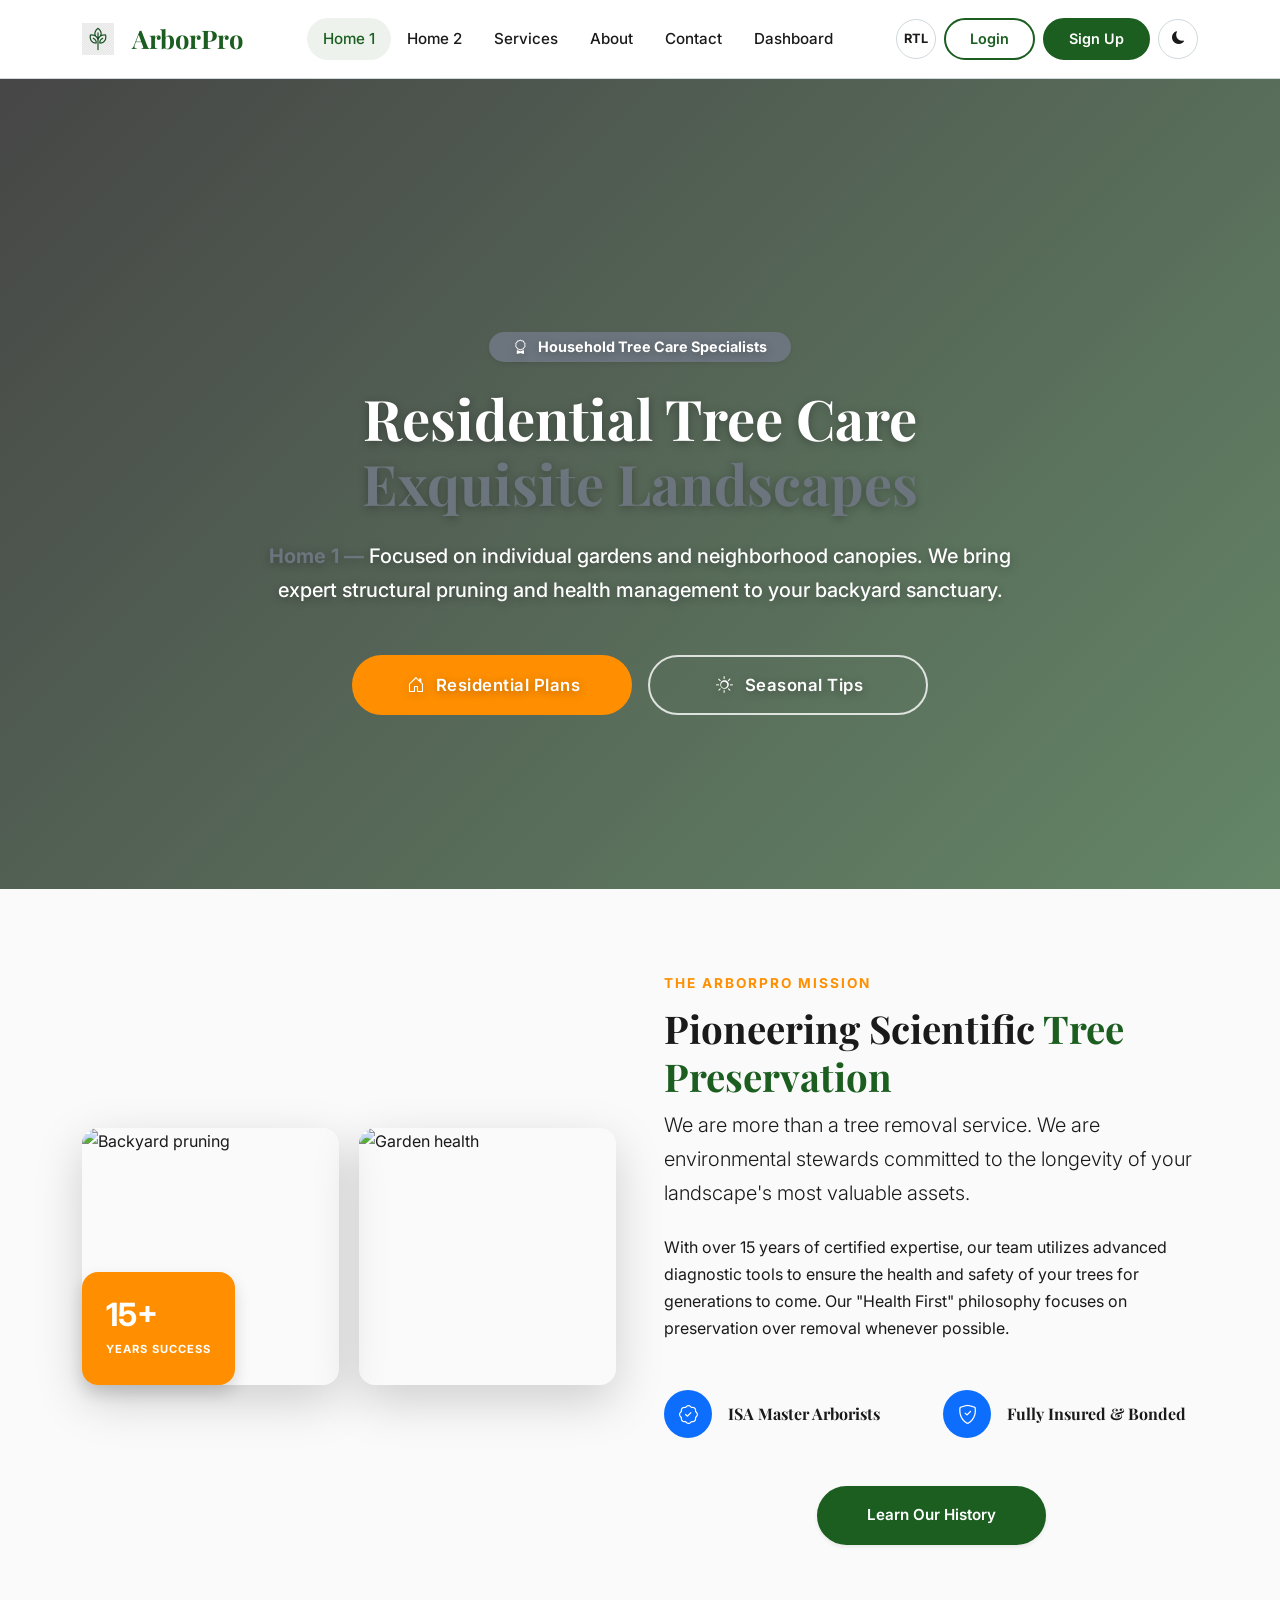
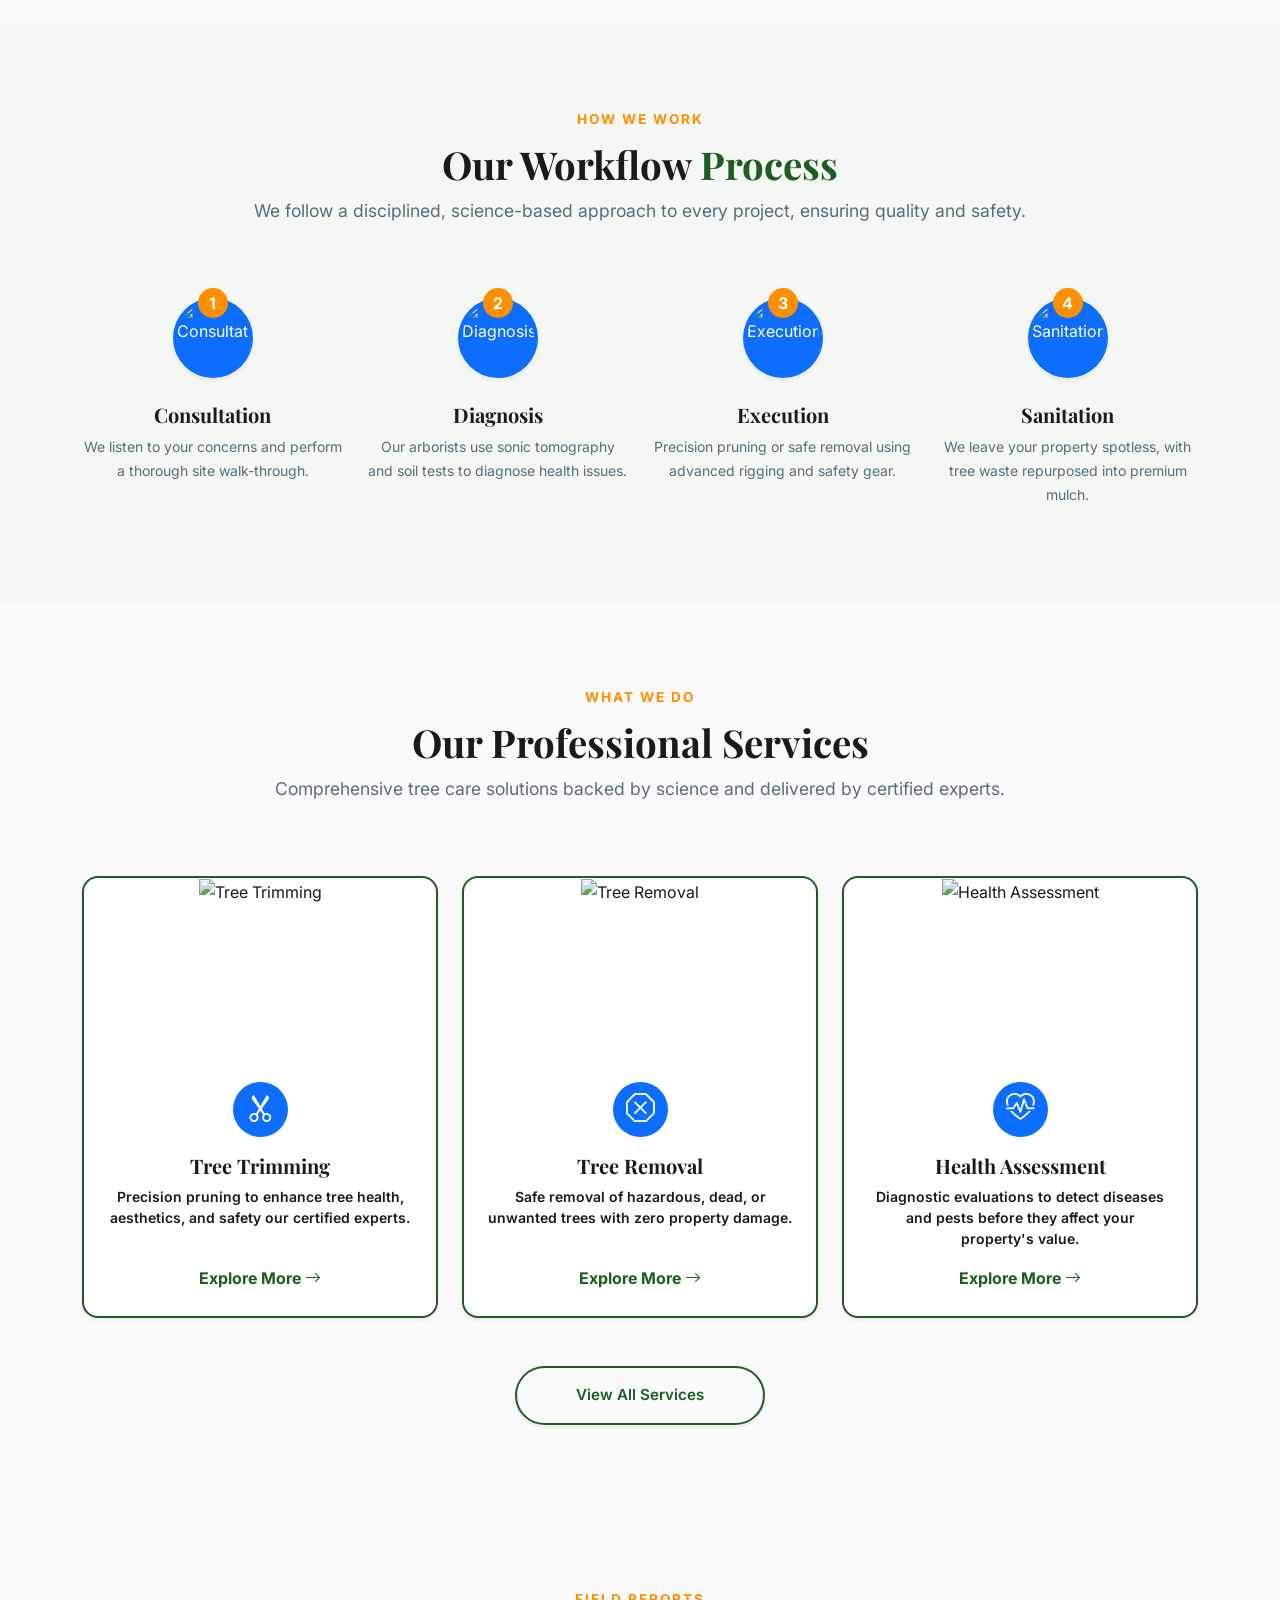
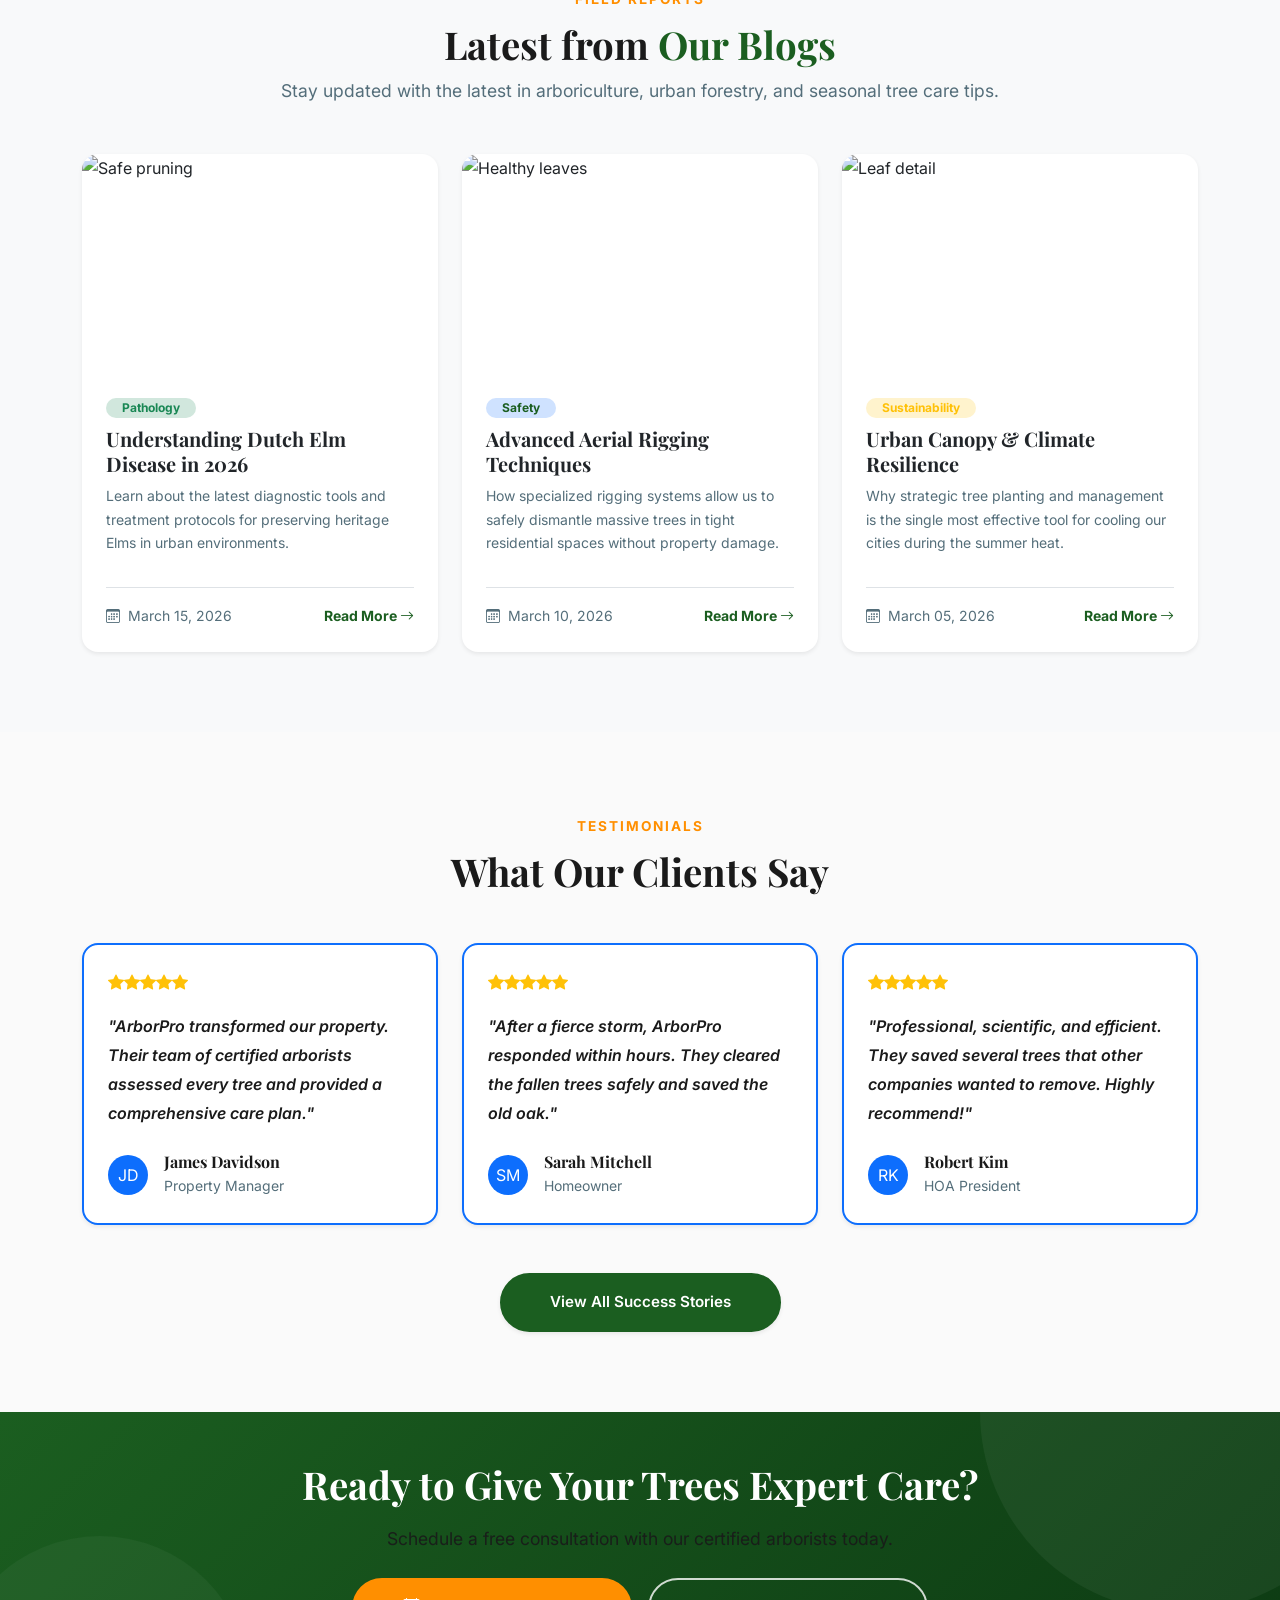
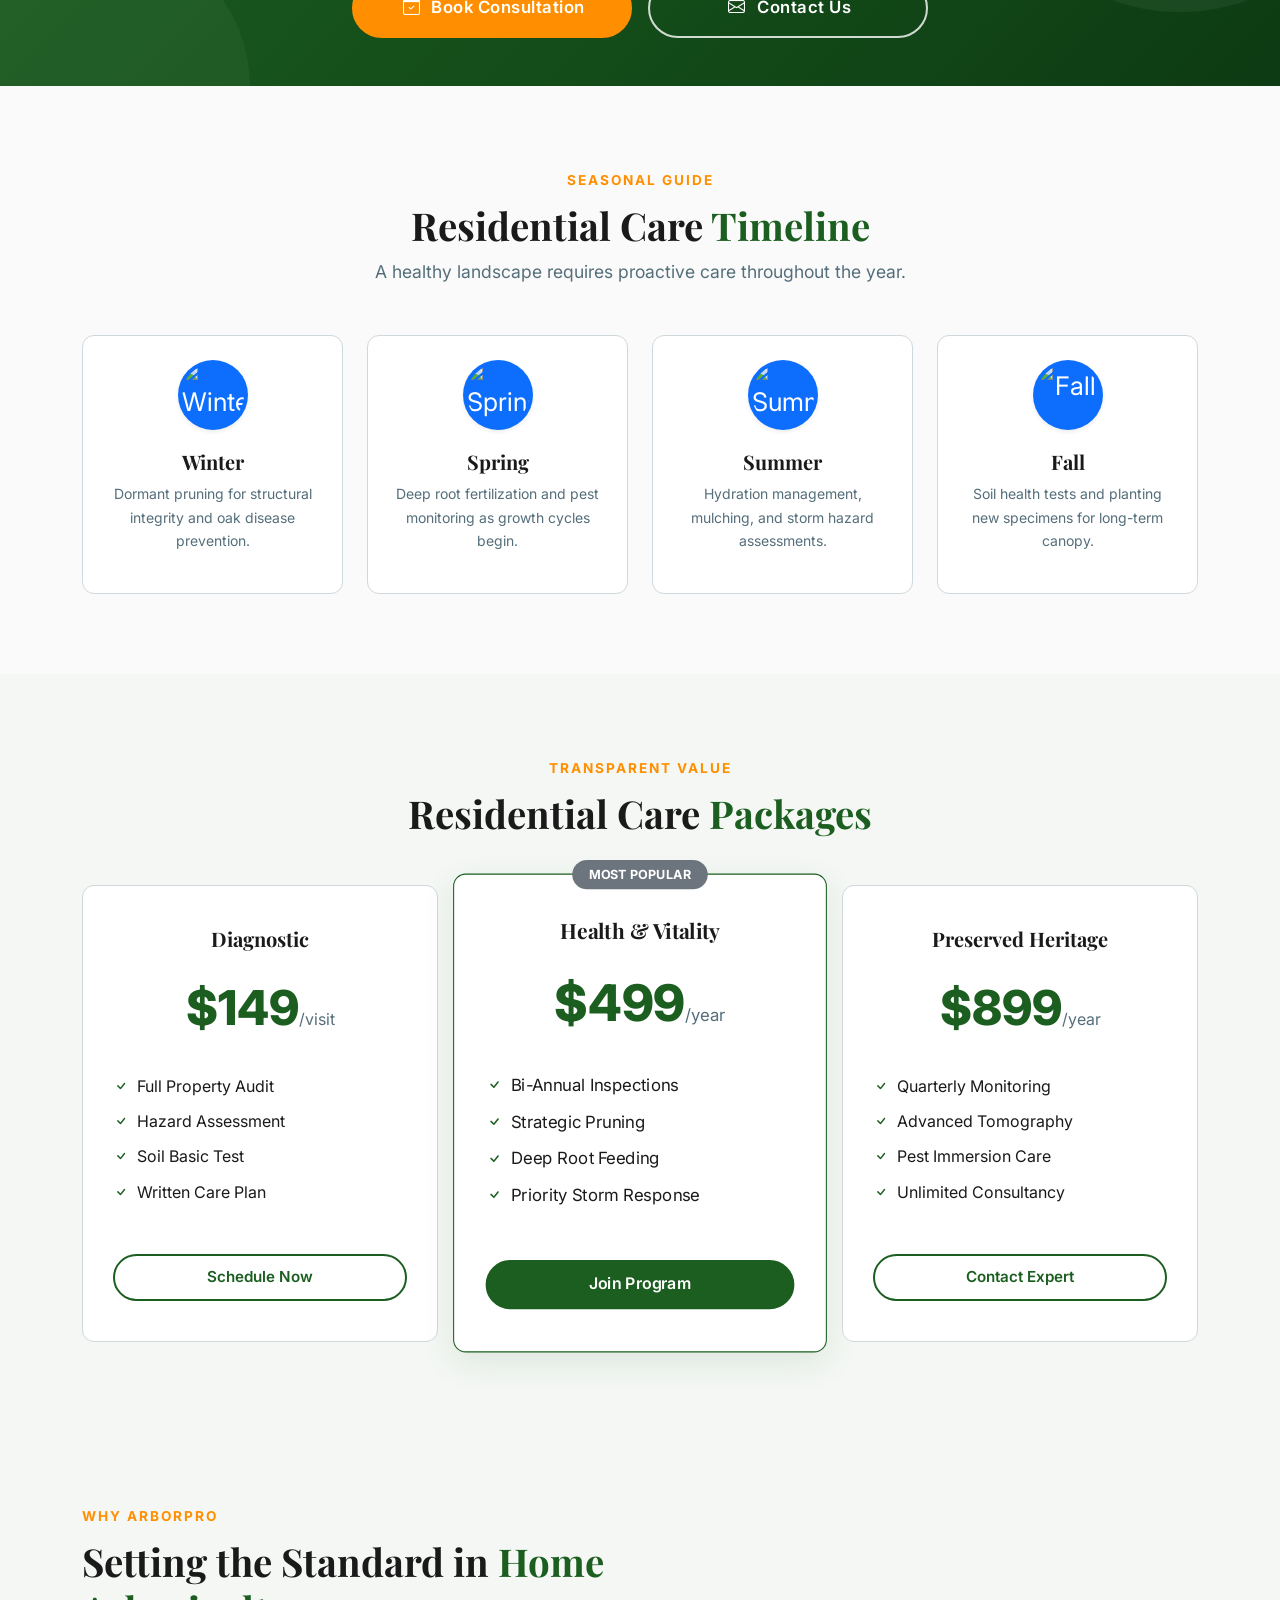
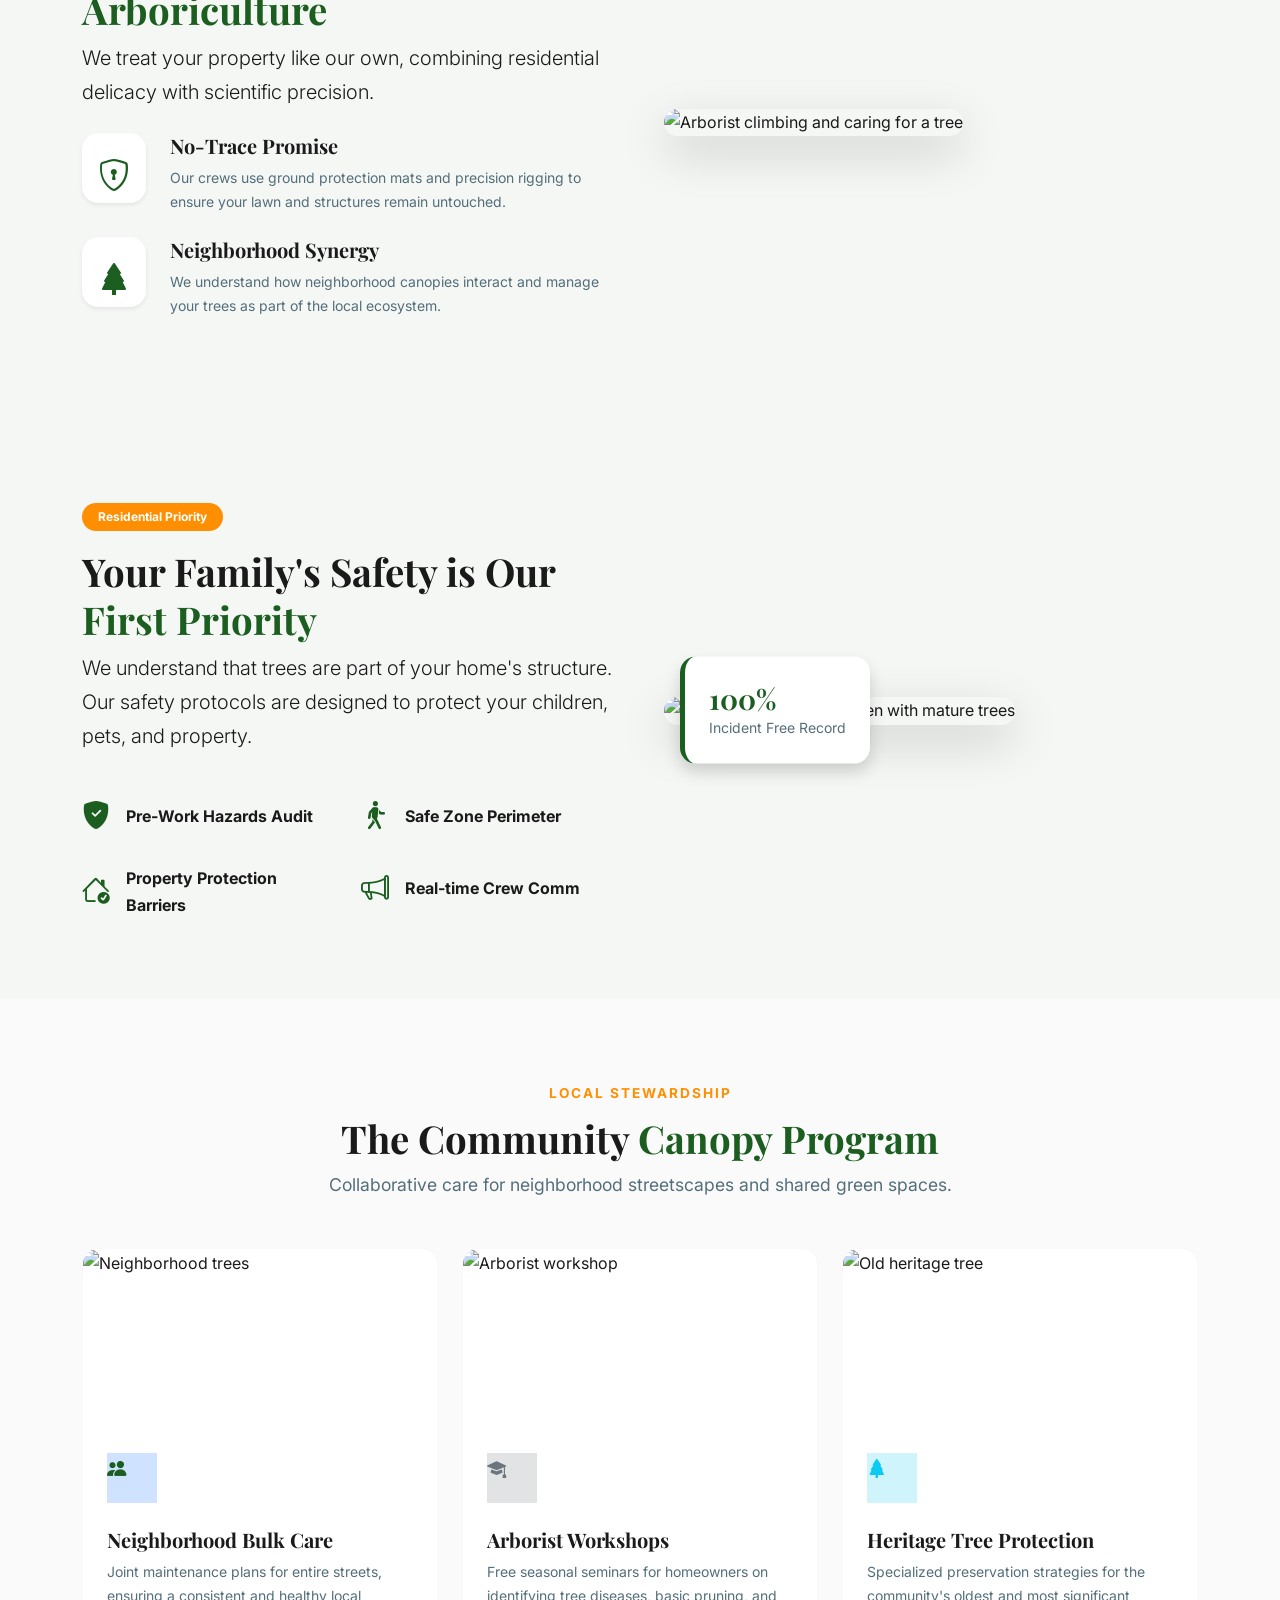
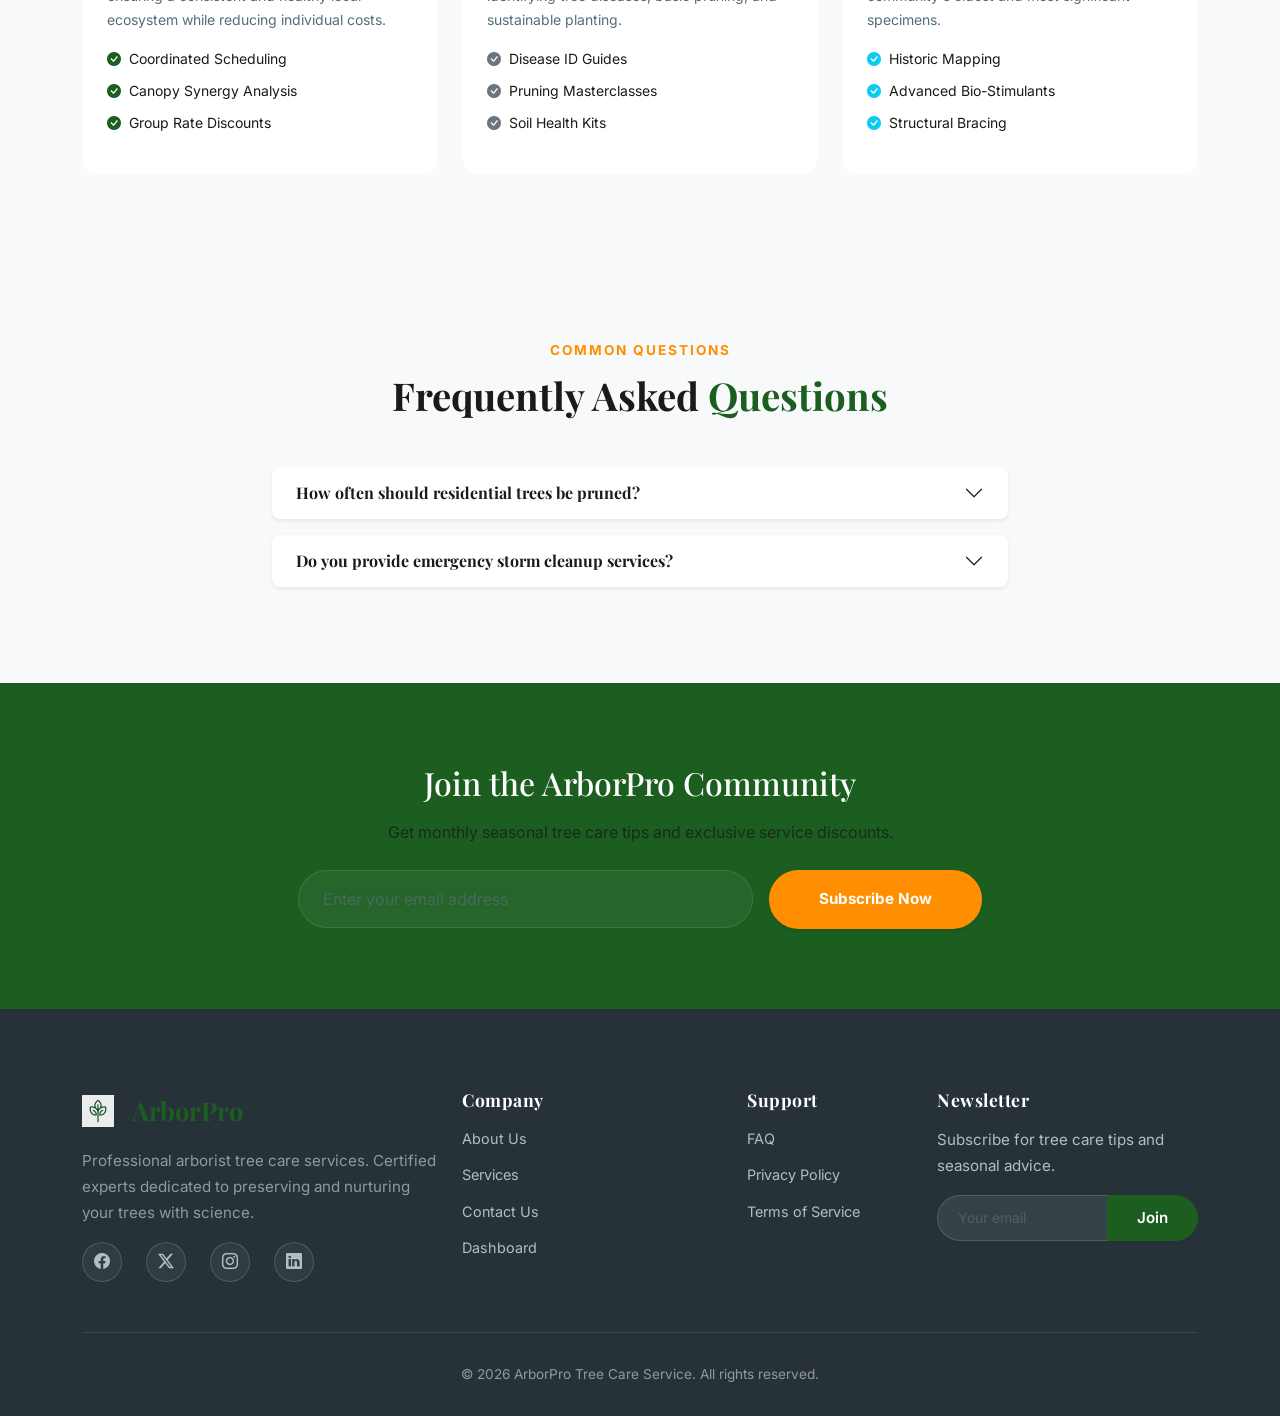
==== index.html @ 844b1b7b "Fix hero text contrast and branding in both light and dark modes" ====
<!DOCTYPE html>
<html lang="en" data-theme="light">
<head>
  <meta charset="UTF-8">
  <meta name="viewport" content="width=device-width, initial-scale=1.0">
  <title>ArborPro — Expert Tree Care & Arborist Services</title>
  <meta name="description" content="Professional arborist tree care services. Certified experts in tree trimming, removal, health assessments, and emergency storm cleanup.">
  <!-- Google Fonts -->
  <link rel="preconnect" href="https://fonts.googleapis.com">
  <link href="https://fonts.googleapis.com/css2?family=Inter:wght@400;500;600;700&family=Playfair+Display:wght@600;700;800&display=swap" rel="stylesheet">
  <!-- Bootstrap 5 -->
  <link href="https://cdn.jsdelivr.net/npm/bootstrap@5.3.2/dist/css/bootstrap.min.css" rel="stylesheet">
  <!-- Bootstrap Icons -->
  <link href="https://cdn.jsdelivr.net/npm/bootstrap-icons@1.11.3/font/bootstrap-icons.min.css" rel="stylesheet">
  <!-- Custom CSS -->
  <link rel="stylesheet" href="assets/css/style.css">
  <!-- Favicon -->
  <link rel="icon" type="image/png" href="assets/img/favicon.png">
</head>
<body>

  <!-- ========== NAVBAR ========== -->
  <nav class="navbar navbar-expand-lg navbar-custom sticky-top" id="mainNav">
    <div class="container">
      <a class="navbar-brand" href="index.html">
        <img src="assets/img/favicon.png" alt="ArborPro Logo" class="brand-logo-img me-2"> ArborPro
      </a>

      <!-- Theme toggle (mobile) -->
      <button class="theme-toggle d-lg-none ms-auto me-2" id="themeToggleMobile" aria-label="Toggle theme">
        <i class="bi bi-moon-fill"></i>
      </button>

      <button class="btn btn-outline-custom d-lg-none me-2 p-0 d-flex align-items-center justify-content-center" id="rtlToggleMobileMain" aria-label="Toggle RTL" style="width:40px; height:40px; border-radius:50%; font-size:0.75rem; font-weight:700;">RTL</button>

      <button class="navbar-toggler border-0" type="button" data-bs-toggle="offcanvas" data-bs-target="#mobileMenu" aria-label="Toggle navigation">
        <i class="bi bi-list fs-4"></i>
      </button>

      <div class="collapse navbar-collapse" id="navbarNav">
        <ul class="navbar-nav mx-auto">
          <li class="nav-item"><a class="nav-link active" href="index.html">Home 1</a></li>
          <li class="nav-item"><a class="nav-link" href="home2.html">Home 2</a></li>
          <li class="nav-item"><a class="nav-link" href="services.html" data-page="services.html">Services</a></li>
          <li class="nav-item"><a class="nav-link" href="about.html" data-page="about.html">About</a></li>
          <li class="nav-item"><a class="nav-link" href="contact.html" data-page="contact.html">Contact</a></li>
          <li class="nav-item"><a class="nav-link" href="dashboard.html" data-page="dashboard.html">Dashboard</a></li>
        </ul>
        <div class="d-flex align-items-center gap-2">
          <button class="btn btn-outline-custom d-none d-lg-flex" id="rtlToggle" aria-label="Toggle RTL">RTL</button>
          <a href="login.html" class="btn btn-login">Login</a>
          <a href="signup.html" class="btn btn-signup">Sign Up</a>
          <button class="theme-toggle" id="themeToggle" aria-label="Toggle theme">
            <i class="bi bi-moon-fill"></i>
          </button>
        </div>
      </div>
    </div>
  </nav>

  <!-- Mobile Offcanvas Menu -->
  <div class="offcanvas offcanvas-start offcanvas-custom" tabindex="-1" id="mobileMenu">
    <div class="offcanvas-header">
      <h5 class="offcanvas-title" style="font-family:var(--font-heading);color:var(--primary);">
        <img src="assets/img/favicon.png" alt="ArborPro Logo" class="brand-logo-img me-2">ArborPro
      </h5>
      <button type="button" class="btn-close" data-bs-dismiss="offcanvas" aria-label="Close"></button>
    </div>
    <div class="offcanvas-body d-flex flex-column">
      <ul class="nav flex-column mb-auto">
        <li class="nav-item"><a class="nav-link active" href="index.html" data-page="index.html">Home 1</a></li>
        <li class="nav-item"><a class="nav-link" href="home2.html" data-page="home2.html">Home 2</a></li>
        <li class="nav-item"><a class="nav-link" href="services.html" data-page="services.html">Services</a></li>
        <li class="nav-item"><a class="nav-link" href="about.html" data-page="about.html">About</a></li>
        <li class="nav-item"><a class="nav-link" href="contact.html" data-page="contact.html">Contact</a></li>
        <li class="nav-item"><a class="nav-link" href="dashboard.html" data-page="dashboard.html">Dashboard</a></li>
      </ul>
      <div class="d-grid gap-3 pt-4 border-top">
        <div class="d-flex gap-2">
          <button class="theme-toggle btn-navbar-mobile" id="themeToggleMobile" style="width:100%;"><i class="bi bi-moon-fill me-2"></i> Toggle Theme</button>
        </div>
        <a href="login.html" class="btn btn-login btn-navbar-mobile">Login</a>
        <a href="signup.html" class="btn btn-signup btn-navbar-mobile">Sign Up</a>
      </div>
    </div>
  </div>

  <!-- ========== HERO SECTION ========== -->
  <section class="hero-section" style="background-image: linear-gradient(rgba(0,0,0,0.3), rgba(0,0,0,0.3)), url('https://images.unsplash.com/photo-1523348837708-15d4a09cfac2?fm=jpg&fit=crop&w=1600&q=80');">
    <div class="hero-overlay"></div>
    <div class="container hero-content text-center">
      <div class="row justify-content-center">
        <div class="col-lg-10">
          <div class="d-flex justify-content-center">
            <span class="badge bg-secondary text-white mb-4 px-4 py-2 rounded-pill fw-bold shadow-sm" style="z-index: 5; font-size: 0.9rem;">
              <i class="bi bi-award me-2"></i> Household Tree Care Specialists
            </span>
          </div>
          <h1 class="display-3 fw-bold mb-4">Residential Tree Care <br><span class="text-secondary">Exquisite Landscapes</span></h1>
          <p class="lead mx-auto mb-5 text-white"><span class="text-secondary fw-bold">Home 1 —</span> Focused on individual gardens and neighborhood canopies. We bring expert structural pruning and health management to your backyard sanctuary.</p>
          <div class="d-flex flex-column flex-sm-row gap-3 justify-content-center align-items-center mt-4 hero-btns">
            <a href="services.html" class="btn btn-secondary-custom btn-lg d-flex align-items-center justify-content-center gap-2" style="width: 280px; max-width: 100%; padding: 15px 30px;">
              <i class="bi bi-house-door" style="width: 24px;"></i> <span>Residential Plans</span>
            </a>
            <a href="#seasonal" class="btn btn-outline-light btn-lg d-flex align-items-center justify-content-center gap-2" style="width: 280px; max-width: 100%; padding: 15px 30px;">
              <i class="bi bi-sun" style="width: 24px;"></i> <span>Seasonal Tips</span>
            </a>
          </div>
        </div>
      </div>
    </div>
  </section>

  <!-- ========== ABOUT SECTION ========== -->
  <section id="about" class="section-padding">
    <div class="container">
      <div class="row align-items-center g-5">
        <div class="col-lg-6 fade-in-up">
          <div class="about-image-grid position-relative" style="display: grid; grid-template-columns: repeat(2, 1fr); gap: 20px;">
            <img src="https://images.unsplash.com/photo-1542273917363-3b1817f69a2d?fm=jpg&fit=crop&w=600&q=80" alt="Backyard pruning" class="img-fluid rounded-4 shadow-lg object-fit-cover" style="aspect-ratio: 1/1;">
            <img src="https://images.unsplash.com/photo-1598902108854-10e335adac99?fm=jpg&fit=crop&w=600&q=80" alt="Garden health" class="img-fluid rounded-4 shadow-lg object-fit-cover" style="aspect-ratio: 1/1;">
            <div class="experience-badge bg-secondary-custom text-white p-4 rounded-4 shadow position-absolute bottom-0 start-0 mb-n3 ms-n3 d-none d-md-block" style="z-index: 2;">
              <span class="h2 fw-bold mb-0">15+</span><br>
              <small class="text-uppercase fw-bold" style="font-size: 0.7rem; letter-spacing: 1px;">Years Success</small>
            </div>
          </div>
        </div>
        <div class="col-lg-6 fade-in-up text-center text-lg-start">
          <span class="text-secondary-custom fw-bold text-uppercase" style="letter-spacing: 2px; font-size: 0.85rem;">The ArborPro Mission</span>
          <h2 class="section-title mt-2">Pioneering Scientific <span class="text-primary">Tree Preservation</span></h2>
          <p class="lead mb-4">We are more than a tree removal service. We are environmental stewards committed to the longevity of your landscape's most valuable assets.</p>
          <p class="mb-5 text-dark opacity-100">With over 15 years of certified expertise, our team utilizes advanced diagnostic tools to ensure the health and safety of your trees for generations to come. Our "Health First" philosophy focuses on preservation over removal whenever possible.</p>
          
          <div class="row g-4 mb-5 text-dark opacity-100">
            <div class="col-sm-6">
              <div class="d-flex align-items-center gap-3 justify-content-center justify-content-lg-start">
                <div class="icon-sm bg-primary text-white rounded-circle d-flex align-items-center justify-content-center" style="width: 48px; height: 48px; flex-shrink: 0; font-size: 1.2rem;">
                  <i class="bi bi-patch-check"></i>
                </div>
                <h6 class="mb-0 fw-bold">ISA Master Arborists</h6>
              </div>
            </div>
            <div class="col-sm-6">
              <div class="d-flex align-items-center gap-3 justify-content-center justify-content-lg-start">
                <div class="icon-sm bg-primary text-white rounded-circle d-flex align-items-center justify-content-center" style="width: 48px; height: 48px; flex-shrink: 0; font-size: 1.2rem;">
                  <i class="bi bi-shield-check"></i>
                </div>
                <h6 class="mb-0 fw-bold">Fully Insured & Bonded</h6>
              </div>
            </div>
          </div>
          
          <div class="mt-4 d-flex justify-content-center">
            <a href="about.html" class="btn btn-primary-custom px-5 py-3 rounded-pill shadow-sm">Learn Our History</a>
          </div>
        </div>
      </div>
    </div>
  </section>

  <!-- ========== OUR PROCESS SECTION ========== -->
  <section class="section-padding bg-alt">
    <div class="container">
      <div class="text-center mb-5 fade-in-up">
        <span class="text-secondary-custom fw-bold text-uppercase" style="letter-spacing:2px;font-size:.85rem;">How We Work</span>
        <h2 class="section-title mt-2">Our Workflow <span class="text-primary">Process</span></h2>
        <p class="section-subtitle">We follow a disciplined, science-based approach to every project, ensuring quality and safety.</p>
      </div>
      <div class="row g-4 process-steps mt-4">
        <div class="col-md-3 text-center fade-in-up">
          <div class="process-step-wrap position-relative mb-4">
            <div class="process-icon bg-primary text-white rounded-circle d-flex align-items-center justify-content-center mx-auto shadow-sm" style="width: 80px; height: 80px; position: relative; z-index: 2; padding: 4px;">
              <img src="https://images.unsplash.com/photo-1552664730-d307ca884978?fm=jpg&fit=crop&w=200&h=200&q=80" alt="Consultation" class="w-100 h-100 object-fit-cover rounded-circle">
            </div>
            <div class="step-number position-absolute top-0 start-50 translate-middle-x bg-secondary-custom text-white rounded-circle d-flex align-items-center justify-content-center fw-bold" style="width: 30px; height: 30px; margin-top: -10px; z-index: 3;">1</div>
          </div>
          <h5 class="fw-bold">Consultation</h5>
          <p class="text-muted small">We listen to your concerns and perform a thorough site walk-through.</p>
        </div>
        <div class="col-md-3 text-center fade-in-up">
          <div class="process-step-wrap position-relative mb-4">
            <div class="process-icon bg-primary text-white rounded-circle d-flex align-items-center justify-content-center mx-auto shadow-sm" style="width: 80px; height: 80px; position: relative; z-index: 2; padding: 4px;">
              <img src="https://images.unsplash.com/photo-1583508915901-b5f84c1dcde1?fm=jpg&fit=crop&w=200&h=200&q=80" alt="Diagnosis" class="w-100 h-100 object-fit-cover rounded-circle">
            </div>
            <div class="step-number position-absolute top-0 start-50 translate-middle-x bg-secondary-custom text-white rounded-circle d-flex align-items-center justify-content-center fw-bold" style="width: 30px; height: 30px; margin-top: -10px; z-index: 3;">2</div>
          </div>
          <h5 class="fw-bold">Diagnosis</h5>
          <p class="text-muted small">Our arborists use sonic tomography and soil tests to diagnose health issues.</p>
        </div>
        <div class="col-md-3 text-center fade-in-up">
          <div class="process-step-wrap position-relative mb-4">
            <div class="process-icon bg-primary text-white rounded-circle d-flex align-items-center justify-content-center mx-auto shadow-sm" style="width: 80px; height: 80px; position: relative; z-index: 2; padding: 4px;">
              <img src="https://images.unsplash.com/photo-1501854140801-50d01698950b?fm=jpg&fit=crop&w=200&h=200&q=80" alt="Execution" class="w-100 h-100 object-fit-cover rounded-circle">
            </div>
            <div class="step-number position-absolute top-0 start-50 translate-middle-x bg-secondary-custom text-white rounded-circle d-flex align-items-center justify-content-center fw-bold" style="width: 30px; height: 30px; margin-top: -10px; z-index: 3;">3</div>
          </div>
          <h5 class="fw-bold">Execution</h5>
          <p class="text-muted small">Precision pruning or safe removal using advanced rigging and safety gear.</p>
        </div>
        <div class="col-md-3 text-center fade-in-up">
          <div class="process-step-wrap position-relative mb-4">
            <div class="process-icon bg-primary text-white rounded-circle d-flex align-items-center justify-content-center mx-auto shadow-sm" style="width: 80px; height: 80px; position: relative; z-index: 2; padding: 4px;">
              <img src="https://images.unsplash.com/photo-1563207153-f403bf289096?fm=jpg&fit=crop&w=200&h=200&q=80" alt="Sanitation" class="w-100 h-100 object-fit-cover rounded-circle">
            </div>
            <div class="step-number position-absolute top-0 start-50 translate-middle-x bg-secondary-custom text-white rounded-circle d-flex align-items-center justify-content-center fw-bold" style="width: 30px; height: 30px; margin-top: -10px; z-index: 3;">4</div>
          </div>
          <h5 class="fw-bold">Sanitation</h5>
          <p class="text-muted small">We leave your property spotless, with tree waste repurposed into premium mulch.</p>
        </div>
      </div>
    </div>
  </section>

   <!-- ========== SERVICES OVERVIEW ========== -->
  <section class="section-padding">
    <div class="container">
      <div class="text-center fade-in-up">
        <span class="text-secondary-custom fw-bold text-uppercase" style="letter-spacing:2px;font-size:.85rem;">What We Do</span>
        <h2 class="section-title mt-2">Our Professional Services</h2>
        <p class="section-subtitle">Comprehensive tree care solutions backed by science and delivered by certified experts.</p>
      </div>
      <div class="row g-4 mt-2">
        <div class="col-md-6 col-lg-4 fade-in-up">
          <div class="icon-card text-center d-flex flex-column h-100 shadow-sm rounded-4 overflow-hidden p-0" style="background:var(--surface); border: 2px solid var(--primary); color: var(--text);">
            <div style="height: 180px; overflow: hidden;">
              <img src="https://images.unsplash.com/photo-1542273917363-3b1817f69a2d?fm=jpg&fit=crop&w=800&q=80" alt="Tree Trimming" class="w-100 h-100 object-fit-cover">
            </div>
            <div class="p-4 d-flex flex-column flex-grow-1">
              <div class="icon-wrap mx-auto mb-3 bg-primary text-white" style="font-size: 1.8rem; padding: 10px; width: 55px; height: 55px; border-radius: 50%; display: flex; align-items: center; justify-content: center; transition: var(--transition);"><i class="bi bi-scissors text-white"></i></div>
              <h5 class="fw-bold mb-2">Tree Trimming</h5>
              <p class="text-dark opacity-100 small mb-0 fw-semibold flex-grow-1" style="line-height: 1.5;">Precision pruning to enhance tree health, aesthetics, and safety our certified experts.</p>
              <div class="mt-auto">
                <a href="services.html" class="d-inline-block mt-3 text-primary text-decoration-none fw-bold hover-underline transition-all">Explore More <i class="bi bi-arrow-right"></i></a>
              </div>
            </div>
          </div>
        </div>
        <div class="col-md-6 col-lg-4 fade-in-up">
          <div class="icon-card text-center d-flex flex-column h-100 shadow-sm rounded-4 overflow-hidden p-0" style="background:var(--surface); border: 2px solid var(--primary); color: var(--text);">
            <div style="height: 180px; overflow: hidden;">
              <img src="https://images.unsplash.com/photo-1598902108854-10e335adac99?fm=jpg&fit=crop&w=800&q=80" alt="Tree Removal" class="w-100 h-100 object-fit-cover">
            </div>
            <div class="p-4 d-flex flex-column flex-grow-1">
              <div class="icon-wrap mx-auto mb-3 bg-primary text-white" style="font-size: 1.8rem; padding: 10px; width: 55px; height: 55px; border-radius: 50%; display: flex; align-items: center; justify-content: center; transition: var(--transition);"><i class="bi bi-x-octagon text-white"></i></div>
              <h5 class="fw-bold mb-2">Tree Removal</h5>
              <p class="text-dark opacity-100 small mb-0 fw-semibold flex-grow-1" style="line-height: 1.5;">Safe removal of hazardous, dead, or unwanted trees with zero property damage.</p>
              <div class="mt-auto">
                <a href="services.html" class="d-inline-block mt-3 text-primary text-decoration-none fw-bold hover-underline transition-all">Explore More <i class="bi bi-arrow-right"></i></a>
              </div>
            </div>
          </div>
        </div>
        <div class="col-md-6 col-lg-4 fade-in-up">
          <div class="icon-card text-center d-flex flex-column h-100 shadow-sm rounded-4 overflow-hidden p-0" style="background:var(--surface); border: 2px solid var(--primary); color: var(--text);">
            <div style="height: 180px; overflow: hidden;">
              <img src="https://images.unsplash.com/photo-1473448912268-2022ce9509d8?fm=jpg&fit=crop&w=800&q=80" alt="Health Assessment" class="w-100 h-100 object-fit-cover">
            </div>
            <div class="p-4 d-flex flex-column flex-grow-1">
              <div class="icon-wrap mx-auto mb-3 bg-primary text-white" style="font-size: 1.8rem; padding: 10px; width: 55px; height: 55px; border-radius: 50%; display: flex; align-items: center; justify-content: center; transition: var(--transition);"><i class="bi bi-heart-pulse text-white"></i></div>
              <h5 class="fw-bold mb-2">Health Assessment</h5>
              <p class="text-dark opacity-100 small mb-0 fw-semibold flex-grow-1" style="line-height: 1.5;">Diagnostic evaluations to detect diseases and pests before they affect your property's value.</p>
              <div class="mt-auto">
                <a href="services.html" class="d-inline-block mt-3 text-primary text-decoration-none fw-bold hover-underline transition-all">Explore More <i class="bi bi-arrow-right"></i></a>
              </div>
            </div>
          </div>
        </div>
      </div>
      <div class="text-center mt-5">
        <a href="services.html" class="btn btn-outline-primary-custom btn-outline-custom rounded-pill px-5 py-3 hover-lift shadow-sm" style="min-width: 250px;">View All Services</a>
      </div>
    </div>
  </section>

  <!-- ========== LATEST PROJECTS / BLOG ========== -->
  <section class="section-padding bg-light">
    <div class="container">
      <div class="text-center mb-5 fade-in-up">
        <span class="text-secondary-custom fw-bold text-uppercase" style="letter-spacing:2px;font-size:.85rem;">Field Reports</span>
        <h2 class="section-title mt-2">Latest from <span class="text-primary">Our Blogs</span></h2>
        <p class="section-subtitle">Stay updated with the latest in arboriculture, urban forestry, and seasonal tree care tips.</p>
      </div>
      <div class="row g-4">
        <div class="col-lg-4 fade-in-up">
          <div class="card border-0 shadow-sm rounded-4 overflow-hidden h-100 d-flex flex-column">
            <div class="blog-img-wrap" style="height: 220px; overflow: hidden;">
              <img src="https://images.unsplash.com/photo-1444858291040-58f756a3bdd6?fm=jpg&fit=crop&w=800&q=80" alt="Safe pruning" class="w-100 h-100 object-fit-cover">
            </div>
            <div class="card-body p-4 d-flex flex-column flex-grow-1">
              <span class="badge bg-success-subtle text-success mb-2 px-3 py-1 rounded-pill small align-self-start">Pathology</span>
              <h5 class="fw-bold" style="min-height: 3rem;"><a href="#" class="text-decoration-none text-dark">Understanding Dutch Elm Disease in 2026</a></h5>
              <p class="text-muted small flex-grow-1">Learn about the latest diagnostic tools and treatment protocols for preserving heritage Elms in urban environments.</p>
              <div class="d-flex justify-content-between align-items-center mt-3 pt-3 border-top">
                <small class="text-muted"><i class="bi bi-calendar3 me-2"></i>March 15, 2026</small>
                <a href="#" class="text-primary-custom fw-bold small text-decoration-none">Read More <i class="bi bi-arrow-right"></i></a>
              </div>
            </div>
          </div>
        </div>
        <div class="col-lg-4 fade-in-up">
          <div class="card border-0 shadow-sm rounded-4 overflow-hidden h-100 d-flex flex-column">
            <div class="blog-img-wrap" style="height: 220px; overflow: hidden;">
              <img src="https://images.unsplash.com/photo-1502082553048-f009c37129b9?fm=jpg&fit=crop&w=800&q=80" alt="Healthy leaves" class="w-100 h-100 object-fit-cover">
            </div>
            <div class="card-body p-4 d-flex flex-column flex-grow-1">
              <span class="badge bg-primary-subtle text-primary mb-2 px-3 py-1 rounded-pill small align-self-start">Safety</span>
              <h5 class="fw-bold" style="min-height: 3rem;"><a href="#" class="text-decoration-none text-dark">Advanced Aerial Rigging Techniques</a></h5>
              <p class="text-muted small flex-grow-1">How specialized rigging systems allow us to safely dismantle massive trees in tight residential spaces without property damage.</p>
              <div class="d-flex justify-content-between align-items-center mt-3 pt-3 border-top">
                <small class="text-muted"><i class="bi bi-calendar3 me-2"></i>March 10, 2026</small>
                <a href="#" class="text-primary-custom fw-bold small text-decoration-none">Read More <i class="bi bi-arrow-right"></i></a>
              </div>
            </div>
          </div>
        </div>
        <div class="col-lg-4 fade-in-up">
          <div class="card border-0 shadow-sm rounded-4 overflow-hidden h-100 d-flex flex-column">
            <div class="blog-img-wrap" style="height: 220px; overflow: hidden;">
              <img src="https://images.unsplash.com/photo-1473448912268-2022ce9509d8?fm=jpg&fit=crop&w=800&q=80" alt="Leaf detail" class="w-100 h-100 object-fit-cover">
            </div>
            <div class="card-body p-4 d-flex flex-column flex-grow-1">
              <span class="badge bg-warning-subtle text-warning mb-2 px-3 py-1 rounded-pill small align-self-start">Sustainability</span>
              <h5 class="fw-bold" style="min-height: 3rem;"><a href="#" class="text-decoration-none text-dark">Urban Canopy & Climate Resilience</a></h5>
              <p class="text-muted small flex-grow-1">Why strategic tree planting and management is the single most effective tool for cooling our cities during the summer heat.</p>
              <div class="d-flex justify-content-between align-items-center mt-3 pt-3 border-top">
                <small class="text-muted"><i class="bi bi-calendar3 me-2"></i>March 05, 2026</small>
                <a href="#" class="text-primary-custom fw-bold small text-decoration-none">Read More <i class="bi bi-arrow-right"></i></a>
              </div>
            </div>
          </div>
        </div>
      </div>
    </div>
  </section>

  <!-- ========== TESTIMONIALS ========== -->
  <section class="section-padding">
    <div class="container">
      <div class="text-center fade-in-up mb-5">
        <span class="text-secondary-custom fw-bold text-uppercase" style="letter-spacing:2px;font-size:.85rem;">Testimonials</span>
        <h2 class="section-title mt-2">What Our Clients Say</h2>
      </div>
      <div class="row g-4">
        <div class="col-md-6 col-lg-4 fade-in-up">
          <div class="testimonial-card p-4 border-2 border-primary rounded-4 shadow-sm h-100 bg-white">
            <div class="stars mb-3 text-warning"><i class="bi bi-star-fill"></i><i class="bi bi-star-fill"></i><i class="bi bi-star-fill"></i><i class="bi bi-star-fill"></i><i class="bi bi-star-fill"></i></div>
            <p class="quote mb-4 text-dark opacity-100 fw-semibold">"ArborPro transformed our property. Their team of certified arborists assessed every tree and provided a comprehensive care plan."</p>
            <div class="d-flex align-items-center gap-3">
              <div class="avatar bg-primary text-white rounded-circle d-flex align-items-center justify-content-center" style="width:40px; height:40px;">JD</div>
              <div><h6 class="mb-0 fw-bold text-dark opacity-100">James Davidson</h6><small class="text-muted">Property Manager</small></div>
            </div>
          </div>
        </div>
        <div class="col-md-6 col-lg-4 fade-in-up">
          <div class="testimonial-card p-4 border-2 border-primary rounded-4 shadow-sm h-100 bg-white">
            <div class="stars mb-3 text-warning"><i class="bi bi-star-fill"></i><i class="bi bi-star-fill"></i><i class="bi bi-star-fill"></i><i class="bi bi-star-fill"></i><i class="bi bi-star-fill"></i></div>
            <p class="quote mb-4 text-dark opacity-100 fw-semibold">"After a fierce storm, ArborPro responded within hours. They cleared the fallen trees safely and saved the old oak."</p>
            <div class="d-flex align-items-center gap-3">
              <div class="avatar bg-primary text-white rounded-circle d-flex align-items-center justify-content-center" style="width:40px; height:40px;">SM</div>
              <div><h6 class="mb-0 fw-bold text-dark opacity-100">Sarah Mitchell</h6><small class="text-muted">Homeowner</small></div>
            </div>
          </div>
        </div>
        <div class="col-md-6 col-lg-4 fade-in-up">
          <div class="testimonial-card p-4 border-2 border-primary rounded-4 shadow-sm h-100 bg-white">
            <div class="stars mb-3 text-warning"><i class="bi bi-star-fill"></i><i class="bi bi-star-fill"></i><i class="bi bi-star-fill"></i><i class="bi bi-star-fill"></i><i class="bi bi-star-fill"></i></div>
            <p class="quote mb-4 text-dark opacity-100 fw-semibold">"Professional, scientific, and efficient. They saved several trees that other companies wanted to remove. Highly recommend!"</p>
            <div class="d-flex align-items-center gap-3">
              <div class="avatar bg-primary text-white rounded-circle d-flex align-items-center justify-content-center" style="width:40px; height:40px;">RK</div>
              <div><h6 class="mb-0 fw-bold text-dark opacity-100">Robert Kim</h6><small class="text-muted">HOA President</small></div>
            </div>
          </div>
        </div>
      </div>
      <div class="text-center mt-5">
        <a href="about.html" class="btn btn-primary-custom px-5 py-3 rounded-pill shadow-sm" style="min-width: 250px;">View All Success Stories</a>
      </div>
    </div>
  </section>

  <!-- ========== CTA BANNER ========== -->
  <section class="cta-banner fade-in-up py-5">
    <div class="container text-center text-white position-relative" style="z-index:2;">
      <h2>Ready to Give Your Trees Expert Care?</h2>
      <p class="mb-4">Schedule a free consultation with our certified arborists today.</p>
      <div class="d-flex flex-column flex-sm-row gap-3 justify-content-center align-items-center hero-btns">
        <a href="signup.html" class="btn btn-secondary-custom btn-lg d-flex align-items-center justify-content-center gap-2" style="width: 280px; max-width: 100%;">
          <i class="bi bi-calendar-check" style="width: 24px;"></i> <span>Book Consultation</span>
        </a>
        <a href="contact.html" class="btn btn-outline-light btn-lg d-flex align-items-center justify-content-center gap-2" style="width: 280px; max-width: 100%;">
          <i class="bi bi-envelope" style="width: 24px;"></i> <span>Contact Us</span>
        </a>
      </div>
    </div>
  </section>

  <!-- ========== SEASONAL CARE SECTION (New Section) ========== -->
  <section id="seasonal" class="section-padding">
    <div class="container">
      <div class="text-center mb-5 fade-in-up">
        <span class="text-secondary-custom fw-bold text-uppercase" style="letter-spacing:2px;font-size:.85rem;">Seasonal Guide</span>
        <h2 class="section-title mt-2">Residential Care <span class="text-primary">Timeline</span></h2>
        <p class="section-subtitle">A healthy landscape requires proactive care throughout the year.</p>
      </div>
      <div class="row g-4 justify-content-center">
        <div class="col-lg-3 col-md-6 fade-in-up">
            <div class="icon-card text-center p-4">
                <div class="icon-wrap bg-primary text-white mx-auto shadow-sm p-1"><img src="https://images.unsplash.com/photo-1478265409131-1f65c88f965c?fm=jpg&fit=crop&w=200&h=200&q=80" alt="Winter" class="w-100 h-100 object-fit-cover rounded-circle"></div>
                <h5 class="fw-bold mt-3">Winter</h5>
                <p class="small text-muted">Dormant pruning for structural integrity and oak disease prevention.</p>
            </div>
        </div>
        <div class="col-lg-3 col-md-6 fade-in-up">
            <div class="icon-card text-center p-4">
                <div class="icon-wrap bg-primary text-white mx-auto shadow-sm p-1"><img src="https://images.unsplash.com/photo-1491147334573-44cbb4602074?fm=jpg&fit=crop&w=200&h=200&q=80" alt="Spring" class="w-100 h-100 object-fit-cover rounded-circle"></div>
                <h5 class="fw-bold mt-3">Spring</h5>
                <p class="small text-muted">Deep root fertilization and pest monitoring as growth cycles begin.</p>
            </div>
        </div>
        <div class="col-lg-3 col-md-6 fade-in-up">
            <div class="icon-card text-center p-4">
                <div class="icon-wrap bg-primary text-white mx-auto shadow-sm p-1"><img src="https://images.unsplash.com/photo-1472214103451-9374bd1c798e?fm=jpg&fit=crop&w=200&h=200&q=80" alt="Summer" class="w-100 h-100 object-fit-cover rounded-circle"></div>
                <h5 class="fw-bold mt-3">Summer</h5>
                <p class="small text-muted">Hydration management, mulching, and storm hazard assessments.</p>
            </div>
        </div>
        <div class="col-lg-3 col-md-6 fade-in-up">
            <div class="icon-card text-center p-4">
                <div class="icon-wrap bg-primary text-white mx-auto shadow-sm p-1"><img src="https://images.unsplash.com/photo-1507371341162-763b5e419408?fm=jpg&fit=crop&w=200&h=200&q=80" alt="Fall" class="w-100 h-100 object-fit-cover rounded-circle"></div>
                <h5 class="fw-bold mt-3">Fall</h5>
                <p class="small text-muted">Soil health tests and planting new specimens for long-term canopy.</p>
            </div>
        </div>
      </div>
    </div>
  </section>

  <!-- ========== RESIDENTIAL PRICING (New Section) ========== -->
  <section class="section-padding bg-alt">
    <div class="container">
        <div class="text-center mb-5 fade-in-up">
            <span class="text-secondary-custom fw-bold text-uppercase" style="letter-spacing:2px;font-size:.85rem;">Transparent Value</span>
            <h2 class="section-title mt-2">Residential Care <span class="text-primary">Packages</span></h2>
        </div>
        <div class="row g-4 align-items-center">
            <div class="col-lg-4 fade-in-up">
                <div class="pricing-card">
                    <h5 class="fw-bold mb-3">Diagnostic</h5>
                    <div class="price mb-4">$149<small>/visit</small></div>
                    <ul class="list-unstyled mb-5 text-start">
                        <li class="mb-2"><i class="bi bi-check text-primary fw-bold me-2"></i>Full Property Audit</li>
                        <li class="mb-2"><i class="bi bi-check text-primary fw-bold me-2"></i>Hazard Assessment</li>
                        <li class="mb-2"><i class="bi bi-check text-primary fw-bold me-2"></i>Soil Basic Test</li>
                        <li class="mb-2"><i class="bi bi-check text-primary fw-bold me-2"></i>Written Care Plan</li>
                    </ul>
                    <a href="signup.html" class="btn btn-outline-custom w-100">Schedule Now</a>
                </div>
            </div>
            <div class="col-lg-4 fade-in-up">
                <div class="pricing-card featured">
                    <div class="badge bg-secondary position-absolute top-0 start-50 translate-middle px-3 py-2 rounded-pill">MOST POPULAR</div>
                    <h5 class="fw-bold mb-3">Health & Vitality</h5>
                    <div class="price mb-4">$499<small>/year</small></div>
                    <ul class="list-unstyled mb-5 text-start">
                        <li class="mb-2"><i class="bi bi-check text-primary fw-bold me-2"></i>Bi-Annual Inspections</li>
                        <li class="mb-2"><i class="bi bi-check text-primary fw-bold me-2"></i>Strategic Pruning</li>
                        <li class="mb-2"><i class="bi bi-check text-primary fw-bold me-2"></i>Deep Root Feeding</li>
                        <li class="mb-2"><i class="bi bi-check text-primary fw-bold me-2"></i>Priority Storm Response</li>
                    </ul>
                    <a href="signup.html" class="btn btn-primary-custom w-100 justify-content-center">Join Program</a>
                </div>
            </div>
            <div class="col-lg-4 fade-in-up">
                <div class="pricing-card">
                    <h5 class="fw-bold mb-3">Preserved Heritage</h5>
                    <div class="price mb-4">$899<small>/year</small></div>
                    <ul class="list-unstyled mb-5 text-start">
                        <li class="mb-2"><i class="bi bi-check text-primary fw-bold me-2"></i>Quarterly Monitoring</li>
                        <li class="mb-2"><i class="bi bi-check text-primary fw-bold me-2"></i>Advanced Tomography</li>
                        <li class="mb-2"><i class="bi bi-check text-primary fw-bold me-2"></i>Pest Immersion Care</li>
                        <li class="mb-2"><i class="bi bi-check text-primary fw-bold me-2"></i>Unlimited Consultancy</li>
                    </ul>
                    <a href="signup.html" class="btn btn-outline-custom w-100">Contact Expert</a>
                </div>
            </div>
        </div>
    </div>
  </section>

  <!-- ========== WHY CHOOSE US (Updated) ========== -->
  <section class="section-padding bg-alt">
    <div class="container">
      <div class="row align-items-center g-5">
        <div class="col-lg-6">
          <span class="text-secondary-custom fw-bold text-uppercase" style="letter-spacing:2px;font-size:.85rem;">Why ArborPro</span>
          <h2 class="section-title mt-2">Setting the Standard in <span class="text-primary">Home Arboriculture</span></h2>
          <p class="lead mb-4">We treat your property like our own, combining residential delicacy with scientific precision.</p>
          <div class="d-flex gap-4 mb-4">
            <div class="feat-icon bg-white shadow-sm p-3 rounded-4" style="width: 70px; height: 70px;">
              <i class="bi bi-shield-lock fs-2 text-primary"></i>
            </div>
            <div>
              <h5 class="fw-bold">No-Trace Promise</h5>
              <p class="small text-muted mb-0">Our crews use ground protection mats and precision rigging to ensure your lawn and structures remain untouched.</p>
            </div>
          </div>
          <div class="d-flex gap-4 mb-4">
            <div class="feat-icon bg-white shadow-sm p-3 rounded-4" style="width: 70px; height: 70px;">
              <i class="bi bi-tree-fill fs-2 text-primary"></i>
            </div>
            <div>
              <h5 class="fw-bold">Neighborhood Synergy</h5>
              <p class="small text-muted mb-0">We understand how neighborhood canopies interact and manage your trees as part of the local ecosystem.</p>
            </div>
          </div>
        </div>
        <div class="col-lg-6">
          <img src="https://images.unsplash.com/photo-1425082661705-1834bfd09dca?fm=jpg&fit=crop&w=800&q=80" alt="Arborist climbing and caring for a tree" class="img-fluid rounded-5 shadow-lg">
        </div>
      </div>
    </div>
  </section>

  <!-- ========== FAMILY SAFETY GUARANTEE (New Section) ========== -->
  <section class="section-padding bg-alt">
    <div class="container">
      <div class="row align-items-center g-5">
        <div class="col-lg-6 fade-in-up">
            <div class="safety-badge mb-3">
                <span class="badge bg-secondary-custom text-white px-3 py-2 rounded-pill">Residential Priority</span>
            </div>
            <h2 class="section-title">Your Family's Safety is Our <span class="text-primary">First Priority</span></h2>
            <p class="lead">We understand that trees are part of your home's structure. Our safety protocols are designed to protect your children, pets, and property.</p>
            <div class="row g-4 mt-2">
                <div class="col-sm-6">
                    <div class="d-flex align-items-center gap-3">
                        <i class="bi bi-shield-fill-check text-primary fs-3"></i>
                        <span class="fw-bold">Pre-Work Hazards Audit</span>
                    </div>
                </div>
                <div class="col-sm-6">
                    <div class="d-flex align-items-center gap-3">
                        <i class="bi bi-person-walking text-primary fs-3"></i>
                        <span class="fw-bold">Safe Zone Perimeter</span>
                    </div>
                </div>
                <div class="col-sm-6">
                    <div class="d-flex align-items-center gap-3">
                        <i class="bi bi-house-check text-primary fs-3"></i>
                        <span class="fw-bold">Property Protection Barriers</span>
                    </div>
                </div>
                <div class="col-sm-6">
                    <div class="d-flex align-items-center gap-3">
                        <i class="bi bi-megaphone text-primary fs-3"></i>
                        <span class="fw-bold">Real-time Crew Comm</span>
                    </div>
                </div>
            </div>
        </div>
        <div class="col-lg-6 fade-in-up">
            <div class="position-relative">
                <img src="https://images.unsplash.com/photo-1502082553048-f009c37129b9?fm=jpg&fit=crop&w=800&q=80" alt="Beautiful residential garden with mature trees" class="img-fluid rounded-5 shadow-lg">
                <div class="floating-stat bg-white p-4 rounded-4 shadow position-absolute top-50 start-0 translate-middle-y ms-3 d-none d-md-block" style="border-left: 5px solid var(--primary); z-index: 5;">
                    <h3 class="text-primary fw-bold mb-0">100%</h3>
                    <p class="small text-muted mb-0">Incident Free Record</p>
                </div>
            </div>
        </div>
      </div>
    </div>
  </section>

  <!-- ========== COMMUNITY TREE CARE (New Section) ========== -->
  <section class="section-padding overflow-hidden">
    <div class="container">
      <div class="text-center mb-5 fade-in-up">
        <span class="text-secondary-custom fw-bold text-uppercase" style="letter-spacing:2px;font-size:.85rem;">Local Stewardship</span>
        <h2 class="section-title mt-2">The Community <span class="text-primary">Canopy Program</span></h2>
        <p class="section-subtitle">Collaborative care for neighborhood streetscapes and shared green spaces.</p>
      </div>
      <div class="row g-4">
        <div class="col-lg-4 fade-in-up">
            <div class="feature-box rounded-4 h-100 border border-light shadow-hover overflow-hidden transition-all bg-white">
                <div style="height: 180px; overflow: hidden;">
                    <img src="https://images.unsplash.com/photo-1513836279014-a89f7a76ae86?fm=jpg&fit=crop&w=800&q=80" alt="Neighborhood trees" class="w-100 h-100 object-fit-cover transition-all">
                </div>
                <div class="p-4">
                    <div class="icon-circle bg-primary-subtle text-primary mb-4" style="width: 50px; height: 50px; font-size: 1.2rem;">
                        <i class="bi bi-people-fill"></i>
                    </div>
                    <h5 class="fw-bold">Neighborhood Bulk Care</h5>
                    <p class="text-muted small">Joint maintenance plans for entire streets, ensuring a consistent and healthy local ecosystem while reducing individual costs.</p>
                    <ul class="list-unstyled small mt-3">
                        <li class="mb-2"><i class="bi bi-check-circle-fill text-primary me-2"></i>Coordinated Scheduling</li>
                        <li class="mb-2"><i class="bi bi-check-circle-fill text-primary me-2"></i>Canopy Synergy Analysis</li>
                        <li class="mb-2"><i class="bi bi-check-circle-fill text-primary me-2"></i>Group Rate Discounts</li>
                    </ul>
                </div>
            </div>
        </div>
        <div class="col-lg-4 fade-in-up">
            <div class="feature-box rounded-4 h-100 border border-light shadow-hover overflow-hidden transition-all bg-white">
                <div style="height: 180px; overflow: hidden;">
                    <img src="https://images.unsplash.com/photo-1464822759023-fed622ff2c3b?fm=jpg&fit=crop&w=800&q=80" alt="Arborist workshop" class="w-100 h-100 object-fit-cover transition-all">
                </div>
                <div class="p-4">
                    <div class="icon-circle bg-secondary-subtle text-secondary mb-4" style="width: 50px; height: 50px; font-size: 1.2rem;">
                        <i class="bi bi-mortarboard-fill"></i>
                    </div>
                    <h5 class="fw-bold">Arborist Workshops</h5>
                    <p class="text-muted small">Free seasonal seminars for homeowners on identifying tree diseases, basic pruning, and sustainable planting.</p>
                    <ul class="list-unstyled small mt-3">
                        <li class="mb-2"><i class="bi bi-check-circle-fill text-secondary me-2"></i>Disease ID Guides</li>
                        <li class="mb-2"><i class="bi bi-check-circle-fill text-secondary me-2"></i>Pruning Masterclasses</li>
                        <li class="mb-2"><i class="bi bi-check-circle-fill text-secondary me-2"></i>Soil Health Kits</li>
                    </ul>
                </div>
            </div>
        </div>
        <div class="col-lg-4 fade-in-up">
            <div class="feature-box rounded-4 h-100 border border-light shadow-hover overflow-hidden transition-all bg-white">
                <div style="height: 180px; overflow: hidden;">
                    <img src="https://images.unsplash.com/photo-1477414348463-c0eb7f1359b6?fm=jpg&fit=crop&w=800&q=80" alt="Old heritage tree" class="w-100 h-100 object-fit-cover transition-all">
                </div>
                <div class="p-4">
                    <div class="icon-circle bg-info-subtle text-info mb-4" style="width: 50px; height: 50px; font-size: 1.2rem;">
                        <i class="bi bi-tree-fill"></i>
                    </div>
                    <h5 class="fw-bold">Heritage Tree Protection</h5>
                    <p class="text-muted small">Specialized preservation strategies for the community's oldest and most significant specimens.</p>
                    <ul class="list-unstyled small mt-3">
                        <li class="mb-2"><i class="bi bi-check-circle-fill text-info me-2"></i>Historic Mapping</li>
                        <li class="mb-2"><i class="bi bi-check-circle-fill text-info me-2"></i>Advanced Bio-Stimulants</li>
                        <li class="mb-2"><i class="bi bi-check-circle-fill text-info me-2"></i>Structural Bracing</li>
                    </ul>
                </div>
            </div>
        </div>
      </div>
    </div>
  </section>

  <!-- ========== FAQ SECTION ========== -->
  <section class="section-padding bg-light">
    <div class="container">
      <div class="text-center mb-5 fade-in-up">
        <span class="text-secondary-custom fw-bold text-uppercase" style="letter-spacing:2px;font-size:.85rem;">Common Questions</span>
        <h2 class="section-title mt-2">Frequently Asked <span class="text-primary">Questions</span></h2>
      </div>
      <div class="row justify-content-center">
        <div class="col-lg-8">
          <div class="accordion accordion-flush" id="faqAccordion">
            <div class="accordion-item border-0 mb-3 shadow-sm rounded-4 overflow-hidden">
              <h2 class="accordion-header">
                <button class="accordion-button collapsed rounded-4 fw-bold py-3" type="button" data-bs-toggle="collapse" data-bs-target="#faq1">
                  How often should residential trees be pruned?
                </button>
              </h2>
              <div id="faq1" class="accordion-collapse collapse" data-bs-parent="#faqAccordion">
                <div class="accordion-body text-muted">
                  Most mature trees benefit from pruning every 3-5 years, but younger trees may need it more frequently to establish a strong structure.
                </div>
              </div>
            </div>
            <div class="accordion-item border-0 mb-3 shadow-sm rounded-4 overflow-hidden">
                <h2 class="accordion-header">
                  <button class="accordion-button collapsed rounded-4 fw-bold py-3" type="button" data-bs-toggle="collapse" data-bs-target="#faq2">
                    Do you provide emergency storm cleanup services?
                  </button>
                </h2>
                <div id="faq2" class="accordion-collapse collapse" data-bs-parent="#faqAccordion">
                  <div class="accordion-body text-muted">
                    Yes, we offer 24/7 emergency response for hazardous fallen trees and storm damage assessment.
                  </div>
                </div>
              </div>
          </div>
        </div>
      </div>
    </div>
  </section>

  <!-- ========== NEWSLETTER SECTION ========== -->
  <section class="section-padding bg-primary-custom text-white">
    <div class="container text-center">
      <h2 class="text-white mb-3">Join the ArborPro Community</h2>
      <p class="mb-4 opacity-75">Get monthly seasonal tree care tips and exclusive service discounts.</p>
      <form class="row justify-content-center g-3 newsletter-form">
        <div class="col-md-5">
          <input type="email" class="form-control rounded-pill px-4 py-3" placeholder="Enter your email address">
        </div>
        <div class="col-md-auto">
          <button class="btn btn-secondary-custom rounded-pill px-5 py-3 shadow-sm fw-bold">Subscribe Now</button>
        </div>
      </form>
    </div>
  </section>

  <!-- ========== FOOTER ========== -->
  <footer class="footer">
    <div class="container">
      <div class="row g-4">
        <div class="col-lg-4 col-md-6">
          <div class="footer-brand mb-3">
            <img src="assets/img/favicon.png" alt="ArborPro Logo" class="brand-logo-img me-2"> ArborPro
          </div>
          <p class="text-light opacity-75 small">Professional arborist tree care services. Certified experts dedicated to preserving and nurturing your trees with science.</p>
          <div class="social-icons d-flex gap-3 mt-3">
            <a href="#"><i class="bi bi-facebook"></i></a>
            <a href="#"><i class="bi bi-twitter-x"></i></a>
            <a href="#"><i class="bi bi-instagram"></i></a>
            <a href="#"><i class="bi bi-linkedin"></i></a>
          </div>
        </div>
        <div class="col-lg-3 col-md-6">
          <h6 class="fw-bold mb-3">Company</h6>
          <ul class="list-unstyled footer-links small">
            <li class="mb-2"><a href="about.html">About Us</a></li>
            <li class="mb-2"><a href="services.html">Services</a></li>
            <li class="mb-2"><a href="contact.html">Contact Us</a></li>
            <li class="mb-2"><a href="dashboard.html">Dashboard</a></li>
          </ul>
        </div>
        <div class="col-lg-2 col-md-6">
          <h6 class="fw-bold mb-3">Support</h6>
          <ul class="list-unstyled footer-links small">
            <li class="mb-2"><a href="#">FAQ</a></li>
            <li class="mb-2"><a href="#">Privacy Policy</a></li>
            <li class="mb-2"><a href="#">Terms of Service</a></li>
          </ul>
        </div>
        <div class="col-lg-3 col-md-6">
          <h6 class="fw-bold mb-3">Newsletter</h6>
          <p class="small text-muted mb-3">Subscribe for tree care tips and seasonal advice.</p>
          <form class="newsletter-form">
            <div class="input-group mb-2">
              <input type="email" class="form-control form-control-sm" placeholder="Your email">
              <button class="btn btn-primary-custom btn-sm" type="submit">Join</button>
            </div>
          </form>
        </div>
      </div>
      <div class="footer-bottom text-center">
        &copy; 2026 ArborPro Tree Care Service. All rights reserved.
      </div>
    </div>
  </footer>

  <button class="back-to-top" id="backToTop" aria-label="Back to top">
    <i class="bi bi-chevron-up"></i>
  </button>

  <script src="https://cdn.jsdelivr.net/npm/bootstrap@5.3.2/dist/js/bootstrap.bundle.min.js"></script>
  <script src="assets/js/main.js"></script>
</body>
</html>
---- assets/css/style.css ----
/* ===================================================
   Arborist Tree Care Service — Master Stylesheet
   3 Colors: Forest Green, Amber/Gold, Dark Slate
   =================================================== */

/* ---------- CSS Custom Properties ---------- */
:root {
  --primary: #1B5E20; /* Forest Green (Logo Color) */
  --primary-light: #2E7D32;
  --primary-dark: #0D3B13;
  --secondary: #FF8F00; /* Amber/Gold (Logo Color) */
  --secondary-light: #FFA726;
  --secondary-dark: #E65100;
  --tertiary: #263238; /* Dark Slate */
  --tertiary-light: #37474F;
  --tertiary-dark: #1C252B;

  --bg: #FAFAFA;
  --bg-alt: #F4F7F4;
  --surface: #FFFFFF;
  --text: #1A1A1A; /* Darker for better contrast */
  --text-muted: #546E7A;
  --border: #CFD8DC;
  --shadow: rgba(0,0,0,.08);
  --hero-overlay: rgba(27,94,32,.85);
  --card-shadow: 0 4px 20px rgba(0,0,0,.07);
  --transition: .3s cubic-bezier(0.4, 0, 0.2, 1);

  --font-heading: 'Playfair Display', serif;
  --font-body: 'Inter', sans-serif;
  --radius: 12px;
  --radius-sm: 8px;
}

/* Dark Theme */
[data-theme="dark"] {
  --bg: #0C120C;
  --bg-alt: #141D14;
  --surface: #1B241B;
  --text: #F1F8E9;
  --text-muted: #B9C6B9; /* Lightened for better contrast */
  --border: #2E3B2E;
  --shadow: rgba(0,0,0,.4);
  --hero-overlay: rgba(12,18,12,.88);
  --card-shadow: 0 8px 32px rgba(0,0,0,.4);
  
  /* Lighter primary for dark mode text/accents */
  --primary: #81C784; 
  --primary-dark: #A5D6A7;
}

/* Global Placeholder Contrast */
::placeholder {
  color: var(--text-muted) !important;
  opacity: 0.7 !important;
}

[data-theme="dark"] ::placeholder {
  color: #B2DFDB !important;
  opacity: 0.65 !important;
}

[data-theme="dark"] .text-dark {
  color: #F1F8E9 !important;
}
[data-theme="dark"] .bg-white {
  background-color: #1B241B !important;
}

.text-muted {
  color: var(--text-muted) !important;
}

/* ---------- Base Reset ---------- */
*, *::before, *::after { box-sizing: border-box; }

body {
  margin: 0;
  font-family: var(--font-body);
  background: var(--bg);
  color: var(--text);
  line-height: 1.7;
  transition: background var(--transition), color var(--transition);
  overflow-x: hidden;
}

h1, h2, h3, h4, h5, h6 {
  font-family: var(--font-heading);
  color: var(--text);
  line-height: 1.25;
}

label, .form-label {
  color: var(--text);
  font-weight: 600;
}

a {
  color: var(--primary);
  text-decoration: none;
  transition: all var(--transition);
  position: relative;
}
a:hover { color: var(--secondary); }

.hover-underline {
  position: relative;
  transition: color var(--transition);
}
.hover-underline:hover {
  color: var(--secondary) !important;
}
.hover-underline::after {
  content: '';
  position: absolute;
  width: 0;
  height: 2px;
  bottom: -2px;
  left: 0;
  background-color: var(--secondary);
  transition: width var(--transition);
}
.hover-underline:hover::after {
  width: 100%;
}

img { max-width: 100%; height: auto; }

/* ---------- RTL Support (Logical Properties) ---------- */
[dir="rtl"] {
  direction: rtl;
  text-align: right;
}

[dir="rtl"] .ms-auto { margin-right: auto !important; margin-left: initial !important; }
[dir="rtl"] .me-auto { margin-left: auto !important; margin-right: initial !important; }
[dir="rtl"] .ms-1, [dir="rtl"] .ps-1 { margin-left: 0 !important; margin-right: .25rem !important; padding-left: 0 !important; padding-right: .25rem !important; }
[dir="rtl"] .ms-2, [dir="rtl"] .ps-2 { margin-left: 0 !important; margin-right: .5rem !important; padding-left: 0 !important; padding-right: .5rem !important; }
[dir="rtl"] .ms-3, [dir="rtl"] .ps-3 { margin-left: 0 !important; margin-right: 1rem !important; padding-left: 0 !important; padding-right: 1rem !important; }
[dir="rtl"] .me-1, [dir="rtl"] .pe-1 { margin-right: 0 !important; margin-left: .25rem !important; padding-right: 0 !important; padding-left: .25rem !important; }
[dir="rtl"] .me-2, [dir="rtl"] .pe-2 { margin-right: 0 !important; margin-left: .5rem !important; padding-right: 0 !important; padding-left: .5rem !important; }
[dir="rtl"] .me-3, [dir="rtl"] .pe-3 { margin-right: 0 !important; margin-left: 1rem !important; padding-right: 0 !important; padding-left: 1rem !important; }
[dir="rtl"] .text-start { text-align: right !important; }
[dir="rtl"] .text-end { text-align: left !important; }
[dir="rtl"] .offcanvas-start { left: auto; right: 0; }

/* Dashboard RTL */
[dir="rtl"] .sidebar {
  left: auto;
  right: 0;
}
[dir="rtl"] .dashboard-main {
  margin-left: 0;
  margin-right: 280px;
}
@media (max-width: 991.98px) {
  [dir="rtl"] .sidebar {
    transform: translateX(100%);
  }
  [dir="rtl"] .sidebar.show {
    transform: translateX(0);
  }
  [dir="rtl"] .dashboard-main {
    margin-right: 0;
  }
}
[dir="rtl"] .dashboard-topbar {
  left: 0;
  right: 270px;
}
@media (max-width: 991.98px) {
  [dir="rtl"] .dashboard-topbar {
    right: 0;
  }
}
[dir="rtl"] .border-start {
  border-left: 0 !important;
  border-right: 1px solid var(--border) !important;
}

/* ---------- Utility ---------- */
.section-padding { padding: 80px 0; }
.section-title {
  font-size: 2.4rem;
  font-weight: 700;
  margin-bottom: .5rem;
}
.section-subtitle {
  color: var(--text-muted);
  font-size: 1.1rem;
  margin-bottom: 3rem;
  opacity: 1;
}
/* Force high contrast for readability */
.lead, p {
  color: var(--text);
}
[data-theme="dark"] .lead, [data-theme="dark"] p {
  color: rgba(255,255,255,.9);
}
.text-primary-custom { color: var(--primary) !important; }
.text-secondary-custom { color: var(--secondary) !important; }
.bg-primary-custom { background-color: var(--primary) !important; }
.bg-secondary-custom { background-color: var(--secondary) !important; }
.bg-tertiary-custom { background-color: var(--tertiary) !important; }
.bg-surface { background: var(--surface); }
.bg-alt { background: var(--bg-alt); }

/* ---------- Buttons ---------- */
.btn-primary-custom {
  background: var(--primary);
  color: #fff;
  border: 2px solid var(--primary);
  padding: 10px 28px;
  border-radius: 50px;
  font-weight: 600;
  font-size: .95rem;
  transition: all var(--transition);
  display: inline-flex;
  align-items: center;
  justify-content: center;
  gap: 8px;
}
.btn-primary-custom:hover {
  background: var(--primary-dark);
  border-color: var(--primary-dark);
  color: #fff;
  transform: translateY(-2px);
  box-shadow: 0 6px 20px rgba(27,94,32,.3);
}

.btn-secondary-custom {
  background: var(--secondary);
  color: #fff;
  border: 2px solid var(--secondary);
  padding: 10px 28px;
  border-radius: 50px;
  font-weight: 600;
  font-size: .95rem;
  transition: all var(--transition);
  display: inline-flex;
  align-items: center;
  justify-content: center;
  gap: 8px;
}
.btn-secondary-custom:hover {
  background: var(--secondary-dark);
  border-color: var(--secondary-dark);
  color: #fff;
  transform: translateY(-2px);
  box-shadow: 0 6px 20px rgba(255,143,0,.3);
}

.text-dark.opacity-100 {
  color: var(--text) !important;
  opacity: 1 !important;
}
[data-theme="dark"] .text-dark.opacity-100,
[data-theme="dark"] .text-dark {
  color: #fff !important;
}
[data-theme="dark"] .text-muted, 
[data-theme="dark"] .section-subtitle {
  color: #B0BEC5 !important;
}
[data-theme="dark"] .bg-light {
  background-color: var(--bg-alt) !important;
}
[data-theme="dark"] .bg-white {
  background-color: var(--surface) !important;
}
[data-theme="dark"] .card, 
[data-theme="dark"] .service-card,
[data-theme="dark"] .pricing-card {
  background-color: var(--surface) !important;
  border-color: var(--border) !important;
}
[data-theme="dark"] .table {
  --bs-table-bg: transparent;
  --bs-table-color: var(--text);
  --bs-table-hover-bg: rgba(255, 255, 255, 0.05);
  color: var(--text) !important;
}
[data-theme="dark"] .table th,
[data-theme="dark"] .table td {
  border-color: var(--border);
}

.btn-outline-custom {
  background: transparent;
  color: var(--primary);
  border: 2px solid var(--primary);
  padding: 10px 28px;
  border-radius: 50px;
  font-weight: 600;
  font-size: .95rem;
  transition: all var(--transition);
  display: inline-flex;
  align-items: center;
  justify-content: center;
  gap: 8px;
}
.btn-outline-custom:hover {
  background: var(--primary);
  color: #fff;
  transform: translateY(-2px);
  box-shadow: 0 6px 20px rgba(27,94,32,.25);
}

/* Hero Button Enhancements */
.hero-btns .btn {
  border-radius: 50px;
  letter-spacing: 0.5px;
  transition: all 0.4s cubic-bezier(0.175, 0.885, 0.32, 1.275);
  height: 60px;
  padding: 0 30px !important;
  font-size: 1.05rem !important;
  font-weight: 600 !important;
}

.hero-btns .btn:hover {
  transform: translateY(-5px) scale(1.02);
}

.hero-btns .btn-outline-light {
  border: 2px solid rgba(255,255,255,0.8);
  background: transparent;
  color: #fff;
}

.hero-btns .btn-outline-light:hover {
  background: #fff;
  color: var(--primary);
  border-color: #fff;
  box-shadow: 0 10px 30px rgba(255,255,255,0.2);
}

/* Ensure equal widths and heights in mobile for hero buttons */
@media (max-width: 575.98px) {
  .hero-btns {
    width: 100%;
    padding: 0 20px;
  }
  .hero-btns .btn {
    max-width: 100% !important;
    text-align: center;
    justify-content: center;
  }
}

/* ---------- Navbar ---------- */
.navbar-custom {
  background: var(--surface);
  border-bottom: 1px solid var(--border);
  padding: 12px 0;
  transition: all var(--transition);
  z-index: 1050;
}
.navbar-custom.scrolled {
  box-shadow: 0 2px 20px var(--shadow);
}
.navbar-custom .navbar-brand {
  font-family: var(--font-heading);
  font-size: 1.6rem;
  font-weight: 700;
  color: var(--primary);
  display: flex;
  align-items: center;
  gap: 10px;
}
.navbar-custom .navbar-brand i {
  font-size: 1.8rem;
  color: var(--secondary);
}
.brand-logo-img {
  height: 32px;
  width: auto;
  object-fit: contain;
  transition: transform var(--transition);
  vertical-align: middle;
}
.navbar-brand:hover .brand-logo-img,
.footer-brand:hover .brand-logo-img {
  transform: scale(1.1);
}
.navbar-custom .nav-link {
  color: var(--text);
  font-weight: 500;
  padding: 8px 16px !important;
  border-radius: 50px;
  transition: all var(--transition);
  font-size: .95rem;
}
.navbar-custom .nav-link:hover,
.navbar-custom .nav-link.active {
  color: var(--primary);
  background: rgba(27,94,32,.08);
}
.navbar-custom .btn-login,
.navbar-custom .btn-signup {
  padding: 8px 24px;
  border-radius: 50px;
  font-weight: 600;
  font-size: .9rem;
  transition: all var(--transition);
  height: 42px;
  display: inline-flex;
  align-items: center;
  justify-content: center;
}
.navbar-custom .btn-login {
  background: transparent;
  color: var(--primary);
  border: 2px solid var(--primary);
}
.navbar-custom .btn-login:hover {
  background: var(--primary);
  color: #fff;
}
.navbar-custom .btn-signup {
  background: var(--primary);
  color: #fff;
  border: 2px solid var(--primary);
}
.navbar-custom .btn-signup:hover {
  background: var(--primary-dark);
  border-color: var(--primary-dark);
  color: #fff;
}

.text-primary {
  color: var(--primary) !important;
}

/* Dark Mode Nav Button Contrast */
[data-theme="dark"] .btn-login {
  color: var(--secondary) !important;
  border-color: var(--secondary) !important;
}
[data-theme="dark"] .btn-login:hover {
  background: var(--secondary) !important;
  color: #000 !important;
}
[data-theme="dark"] .btn-signup {
  background: var(--secondary) !important;
  border-color: var(--secondary) !important;
  color: #000 !important;
}
[data-theme="dark"] .btn-signup:hover {
  background: var(--secondary-light) !important;
  border-color: var(--secondary-light) !important;
  color: #000 !important;
}

/* Theme Toggle combined with RTL */
.theme-toggle,
.btn-outline-custom#rtlToggle,
.btn-outline-custom#rtlToggleMobile {
  width: 40px;
  height: 40px;
  display: flex;
  align-items: center;
  justify-content: center;
  padding: 0;
  font-size: 0.8rem;
  font-weight: 700;
  border-radius: 50%;
  border: 1px solid var(--border);
  background: var(--surface);
  color: var(--text);
  transition: all var(--transition);
  cursor: pointer;
}
.theme-toggle:hover,
.btn-outline-custom#rtlToggle:hover,
.btn-outline-custom#rtlToggleMobile:hover {
  background: var(--primary);
  color: #fff;
  border-color: var(--primary);
  transform: rotate(15deg);
}

[data-theme="dark"] .theme-toggle,
[data-theme="dark"] .btn-outline-custom#rtlToggle,
[data-theme="dark"] .btn-outline-custom#rtlToggleMobile,
[data-theme="dark"] .navbar-toggler {
  background: var(--surface);
  border-color: var(--border);
  color: var(--text) !important;
}
[data-theme="dark"] .navbar-toggler:focus {
  outline: none;
  box-shadow: none;
}

[data-theme="dark"] .navbar-toggler {
  color: var(--text) !important;
  border-color: var(--border);
}
[data-theme="dark"] .navbar-toggler i {
  color: var(--text) !important;
}
[data-theme="dark"] .navbar-toggler-icon {
  filter: invert(1);
}
[data-theme="dark"] .btn-close {
  filter: invert(1) grayscale(100%) brightness(200%);
}

/* RTL Toggle Button */
.btn-outline-custom#rtlToggle,
.btn-outline-custom#rtlToggleMobile {
  padding: 5px 15px;
  font-size: 0.8rem;
  border-width: 1px;
}
[dir="rtl"] {
  direction: rtl;
  text-align: right;
}
[dir="rtl"] .ms-auto {
  margin-right: auto !important;
  margin-left: 0 !important;
}
[dir="rtl"] .me-auto {
  margin-left: auto !important;
  margin-right: 0 !important;
}

/* ---------- Offcanvas Mobile Menu ---------- */
.offcanvas-custom {
  background: var(--surface);
  max-width: 300px;
  border-right: 1px solid var(--border);
}
.offcanvas-custom .offcanvas-header {
  border-bottom: 1px solid var(--border);
}
.offcanvas-custom .nav-link {
  padding: 12px 20px;
  margin-bottom: 5px;
  border-radius: var(--radius-sm);
  font-weight: 600;
  color: var(--text);
  transition: all var(--transition);
  display: block;
}
.offcanvas-custom .nav-link:hover,
.offcanvas-custom .nav-link.active {
  background: rgba(27,94,32,.12);
  color: var(--primary);
  transform: translateX(8px);
  border-radius: var(--radius-sm);
}
.offcanvas-custom .nav-link.active {
  background: rgba(27,94,32,.15);
  color: var(--primary);
  font-weight: 700;
  border-left: 4px solid var(--primary);
  padding-left: 16px;
}
[data-theme="dark"] .offcanvas-custom .nav-link.active {
  background: rgba(27,94,32,.25);
  color: var(--secondary);
  border-left-color: var(--secondary);
}
[dir="rtl"] .offcanvas-custom .nav-link:hover,
[dir="rtl"] .offcanvas-custom .nav-link.active {
  transform: translateX(-8px);
}
[dir="rtl"] .offcanvas-custom .nav-link.active {
  border-left: none;
  border-right: 4px solid var(--primary);
  padding-right: 16px;
  padding-left: 20px;
}
[dir="rtl"][data-theme="dark"] .offcanvas-custom .nav-link.active {
  border-right-color: var(--secondary);
}

/* ---------- CTA Button Size Equalization ---------- */
.cta-banner .hero-btns .btn,
.hero-btns .btn {
  width: 280px;
  max-width: 100%;
  height: 60px;
  padding: 0 30px !important;
  font-size: 1.05rem !important;
  font-weight: 600 !important;
  border-width: 2px !important;
  border-radius: 50px;
  box-sizing: border-box;
}
.offcanvas-custom .d-grid .btn {
  margin-top: 15px;
  justify-content: center;
  border-radius: 50px;
  padding: 12px;
  font-weight: 700;
}
.offcanvas-custom .btn-primary-custom {
  background: var(--primary);
  color: #fff;
}
.offcanvas-custom .btn-secondary-custom {
  background: var(--secondary);
  color: #fff;
}

/* ---------- Hero Section ---------- */
.hero-section {
  position: relative;
  min-height: 90vh;
  padding-top: 80px;
  display: flex;
  align-items: center;
  background-size: cover;
  background-position: center;
  background-attachment: fixed;
  overflow: hidden;
}
.hero-overlay {
  position: absolute;
  inset: 0;
  background: linear-gradient(135deg, rgba(0,0,0,.6) 0%, rgba(27,94,32,.5) 100%);
  z-index: 1;
}
.hero-content {
  position: relative;
  z-index: 2;
  color: #fff;
  text-shadow: 0 2px 10px rgba(0,0,0,0.3);
}
.hero-content h1 {
  font-size: 3.5rem;
  font-weight: 800;
  color: #fff;
  margin-bottom: 1.2rem;
  line-height: 1.15;
}
.hero-content h1 span {
  color: var(--secondary);
}
.hero-content p {
  font-size: 1.25rem;
  color: #ffffff !important;
  opacity: 1;
  max-width: 800px;
  margin-bottom: 2rem;
  font-weight: 500;
}

/* Hero 2 — Split */
.hero-split {
  min-height: 85vh;
  background: var(--bg-alt);
  display: flex;
  align-items: center;
}
.hero-split-content h1 {
  font-size: 3.2rem;
  font-weight: 800;
}
.hero-split-content h1 span { color: var(--secondary); }
.hero-split-img {
  border-radius: var(--radius);
  overflow: hidden;
  box-shadow: var(--card-shadow);
}
.hero-split-img img {
  width: 100%;
  height: 100%;
  object-fit: cover;
}

/* ---------- Floating Shapes (Home1 animation) ---------- */
.floating-leaf {
  position: absolute;
  z-index: 1;
  opacity: .15;
  animation: floatLeaf 6s ease-in-out infinite;
}
.floating-leaf:nth-child(2) { animation-delay: 2s; }
.floating-leaf:nth-child(3) { animation-delay: 4s; }
@keyframes floatLeaf {
  0%, 100% { transform: translateY(0) rotate(0deg); }
  50% { transform: translateY(-30px) rotate(15deg); }
}

/* ---------- Cards ---------- */
.service-card {
  background: var(--surface);
  border: 1px solid var(--border);
  border-radius: var(--radius);
  overflow: hidden;
  transition: all var(--transition);
  height: 100%;
}
.service-card:hover {
  transform: translateY(-8px);
  box-shadow: 0 12px 40px rgba(27,94,32,.12);
  border-color: var(--primary);
}
.service-card .card-img-wrapper {
  height: 220px;
  overflow: hidden;
}
.service-card .card-img-wrapper img {
  width: 100%;
  height: 100%;
  object-fit: cover;
  transition: transform .5s ease;
}
.service-card:hover .card-img-wrapper img {
  transform: scale(1.08);
}
.service-card .card-body {
  padding: 24px;
}
.service-card .card-title {
  font-family: var(--font-heading);
  font-size: 1.2rem;
  font-weight: 700;
  margin-bottom: .6rem;
}
.service-card .card-text {
  color: var(--text-muted);
  font-size: .95rem;
}

/* Icon Card (features) */
.icon-card {
  background: var(--surface);
  border: 1px solid var(--border);
  border-radius: var(--radius);
  padding: 32px 24px;
  text-align: center;
  transition: all var(--transition);
  height: 100%;
}
.icon-card:hover {
  transform: translateY(-6px);
  box-shadow: var(--card-shadow);
  border-color: var(--primary);
}

.compliance-card {
  transition: all var(--transition);
}

.compliance-card:hover {
  background-color: rgba(255, 255, 255, 0.15) !important;
  border-color: var(--secondary) !important;
  transform: translateY(-5px);
  box-shadow: 0 10px 30px rgba(0,0,0,0.3);
}
.icon-card .icon-wrap {
  width: 70px;
  height: 70px;
  border-radius: 50%;
  background: rgba(27,94,32,.1);
  display: flex;
  align-items: center;
  justify-content: center;
  margin: 0 auto 1.2rem;
  font-size: 1.6rem;
  color: var(--primary);
  transition: all var(--transition);
}
.icon-card:hover .icon-wrap {
  background: var(--primary);
  color: #fff;
}

/* Stat Card */
.stat-card {
  text-align: center;
  padding: 32px 16px;
}
.stat-card .stat-number {
  font-family: var(--font-heading);
  font-size: 2.8rem;
  font-weight: 800;
  color: var(--primary);
}
.stat-card .stat-label {
  color: var(--text-muted);
  font-size: .95rem;
  font-weight: 500;
}

/* Testimonial */
.testimonial-card {
  background: var(--surface);
  border: 1px solid var(--border);
  border-radius: var(--radius);
  padding: 32px;
  transition: all var(--transition);
}
.testimonial-card:hover {
  box-shadow: var(--card-shadow);
}
.testimonial-card .stars {
  color: var(--secondary);
  margin-bottom: .8rem;
}
.testimonial-card .quote {
  font-style: italic;
  color: var(--text-muted);
  margin-bottom: 1.2rem;
  line-height: 1.8;
}
.testimonial-card .client-info {
  display: flex;
  align-items: center;
  gap: 12px;
}
.testimonial-card .client-avatar {
  width: 48px;
  height: 48px;
  border-radius: 50%;
  background: var(--primary);
  color: #fff;
  display: flex;
  align-items: center;
  justify-content: center;
  font-weight: 700;
  font-size: 1.1rem;
}
.testimonial-card .client-name {
  font-weight: 600;
}
.testimonial-card .client-role {
  color: var(--text-muted);
  font-size: .85rem;
}

/* Process Steps */
.process-step {
  text-align: center;
  padding: 24px;
  position: relative;
}
.process-step .step-number {
  width: 56px;
  height: 56px;
  border-radius: 50%;
  background: var(--primary);
  color: #fff;
  display: flex;
  align-items: center;
  justify-content: center;
  font-family: var(--font-heading);
  font-size: 1.4rem;
  font-weight: 700;
  margin: 0 auto 1rem;
}
.process-step h5 { font-weight: 700; }
.process-step p { color: var(--text-muted); font-size: .95rem; }

/* ---------- CTA Banner ---------- */
.cta-banner {
  background: linear-gradient(135deg, var(--primary) 0%, var(--primary-dark) 100%);
  color: #fff;
  padding: 80px 0;
  text-align: center;
  position: relative;
  overflow: hidden;
}
.cta-banner h2 {
  color: #fff;
  font-size: 2.4rem;
  font-weight: 700;
  margin-bottom: 1rem;
}
.cta-banner p {
  opacity: .9;
  font-size: 1.1rem;
  max-width: 600px;
  margin: 0 auto 2rem;
}
.cta-banner::before {
  content: '';
  position: absolute;
  width: 400px;
  height: 400px;
  border-radius: 50%;
  background: rgba(255,255,255,.05);
  top: -200px;
  right: -100px;
}
.cta-banner::after {
  content: '';
  position: absolute;
  width: 300px;
  height: 300px;
  border-radius: 50%;
  background: rgba(255,255,255,.04);
  bottom: -150px;
  left: -50px;
}

/* Ensure no empty space above footer */
section + footer, 
div + footer {
  margin-top: 0;
}
.section-padding { padding: 80px 0; }

/* ---------- Footer ---------- */
.footer {
  background: var(--tertiary);
  color: #CFD8DC;
  padding: 60px 0 0;
}
.footer h5, .footer h6 {
  color: #fff !important;
  font-weight: 700;
  margin-bottom: 1.2rem;
  font-size: 1.1rem;
}
.footer p, .footer .text-muted { color: #B0BEC5 !important; font-size: .95rem; }
.footer a, .footer a.text-muted { color: #B0BEC5 !important; transition: color var(--transition); font-size: .95rem; }
.footer a:hover, .footer a.text-muted:hover { color: var(--secondary) !important; }
.footer .footer-brand {
  font-family: var(--font-heading) !important;
  font-size: 1.6rem !important;
  font-weight: 700 !important;
  color: var(--primary) !important;
  display: flex;
  align-items: center;
  gap: 10px;
  margin-bottom: 1.5rem;
}
.footer .footer-brand i { color: var(--secondary); font-size: 1.8rem; }
.footer .social-icons a {
  display: inline-flex;
  align-items: center;
  justify-content: center;
  width: 40px;
  height: 40px;
  border-radius: 50%;
  border: 1px solid rgba(255,255,255,.15);
  color: #B0BEC5;
  margin-right: 8px;
  transition: all var(--transition);
  font-size: 1rem;
}
.footer .social-icons a:hover {
  background: var(--secondary);
  border-color: var(--secondary);
  color: #fff;
  transform: translateY(-3px);
}
.footer-links { list-style: none; padding: 0; }
.footer-links li { margin-bottom: 10px; }
.footer-links li i {
  color: var(--secondary);
  margin-right: 8px;
  font-size: .75rem;
}
.footer .newsletter-form .form-control {
  background: rgba(255,255,255,.08);
  border: 1px solid rgba(255,255,255,.15);
  color: #fff;
  border-radius: 50px;
  padding: 10px 20px;
}
.footer .newsletter-form .form-control::placeholder { color: #90A4AE; }
.footer .newsletter-form .form-control:focus {
  box-shadow: none;
  border-color: var(--secondary);
}
.footer-bottom {
  border-top: 1px solid rgba(255,255,255,.1);
  padding: 20px 0;
  margin-top: 40px;
  text-align: center;
  color: #78909C;
  font-size: .9rem;
}

/* ---------- Back to Top ---------- */
.back-to-top {
  position: fixed;
  bottom: 30px;
  right: 30px;
  width: 46px;
  height: 46px;
  border-radius: 50%;
  background: var(--primary);
  color: #fff;
  border: none;
  display: flex;
  align-items: center;
  justify-content: center;
  font-size: 1.2rem;
  cursor: pointer;
  opacity: 0;
  visibility: hidden;
  transition: all var(--transition);
  z-index: 1090;
  box-shadow: 0 4px 15px rgba(27,94,32,.3);
}
.back-to-top.show {
  opacity: 1;
  visibility: visible;
}
.back-to-top:hover {
  background: var(--secondary);
  transform: translateY(-3px);
  box-shadow: 0 6px 20px rgba(255,143,0,.3);
}

/* ---------- Auth Pages (Login / Signup) ---------- */
.auth-wrapper {
  min-height: 100vh;
  display: flex;
  align-items: center;
  justify-content: center;
  background: var(--bg-alt);
  padding: 40px 16px;
}
.auth-card {
  background: var(--surface);
  border: 1px solid var(--border);
  border-radius: 20px;
  padding: 50px 40px;
  width: 100%;
  max-width: 480px;
  box-shadow: 0 10px 40px rgba(0,0,0,0.05);
}
.auth-card h2 {
  font-family: var(--font-heading);
  font-weight: 800;
  font-size: 2.2rem;
  margin-bottom: 0.5rem;
}
.auth-card .auth-subtitle {
  color: var(--text-muted) !important;
  margin-bottom: 2.5rem;
  font-size: 1rem;
}
.auth-card .form-control {
  border-radius: 12px;
  padding: 12px 18px;
  border: 1px solid var(--border);
  background: var(--bg-alt);
  color: var(--text);
  font-size: 0.95rem;
}
.auth-card .form-control:focus {
  background: var(--surface);
  border-color: var(--primary);
  box-shadow: 0 0 0 4px rgba(27,94,32,0.1);
}
.auth-card .form-check-label {
  color: var(--text) !important;
}
.auth-card .divider {
  display: flex;
  align-items: center;
  gap: 15px;
  margin: 2rem 0;
  color: var(--text-muted) !important;
  font-size: 0.85rem;
  text-transform: uppercase;
  letter-spacing: 1px;
}
.auth-card .divider::before,
.auth-card .divider::after {
  content: '';
  flex: 1;
  height: 1px;
  background: var(--border);
}
/* Auth-card text links hover highlight */
.auth-card a.text-primary-custom {
  position: relative;
  transition: color 0.3s ease, transform 0.2s ease;
}
.auth-card a.text-primary-custom::after {
  content: '';
  position: absolute;
  left: 0;
  bottom: -2px;
  width: 0;
  height: 2px;
  background: var(--secondary);
  border-radius: 2px;
  transition: width 0.3s ease;
}
.auth-card a.text-primary-custom:hover {
  color: var(--secondary) !important;
  transform: translateY(-1px);
}
.auth-card a.text-primary-custom:hover::after {
  width: 100%;
}

.social-login { display: flex; gap: 15px; justify-content: center; }
.social-login a {
  display: inline-flex;
  align-items: center;
  justify-content: center;
  width: 52px;
  height: 52px;
  border-radius: 14px;
  background: var(--bg-alt);
  border: 1px solid var(--border);
  color: var(--text);
  font-size: 1.3rem;
  transition: all 0.3s cubic-bezier(0.175, 0.885, 0.32, 1.275);
}
.social-login a:hover {
  background: var(--surface);
  border-color: var(--primary);
  color: var(--primary);
  transform: translateY(-4px) scale(1.05);
  box-shadow: 0 8px 20px rgba(0,0,0,0.1);
}

.auth-top-icons {
  position: absolute;
  top: 20px;
  right: 20px;
  display: flex;
  gap: 10px;
  z-index: 10;
}

[data-theme="dark"] .theme-toggle,
[data-theme="dark"] .btn-outline-custom#rtlToggle {
  background: rgba(255,255,255,0.05);
  border-color: rgba(255,255,255,0.1);
  color: #fff;
}

.theme-toggle:hover,
.btn-outline-custom#rtlToggle:hover {
  background: var(--primary);
  color: #fff;
  border-color: var(--primary);
}

.auth-top-icons {
  position: absolute;
  top: 20px;
  right: 20px;
  display: flex;
  gap: 10px;
  z-index: 10;
}
.auth-top-icons .theme-toggle,
.auth-top-icons .btn-outline-custom {
  width: 36px;
  height: 36px;
  font-size: 0.9rem;
  padding: 0;
  display: flex;
  align-items: center;
  justify-content: center;
}

[dir="rtl"] .auth-top-icons {
  right: auto;
  left: 20px;
}

/* ---------- Dashboard ---------- */
.dashboard-wrapper { display: flex; min-height: 100vh; }
.sidebar {
  width: 270px;
  background: var(--tertiary);
  color: #CFD8DC;
  padding: 0;
  position: fixed;
  top: 0;
  left: 0;
  bottom: 0;
  z-index: 1040;
  overflow-y: auto;
  transition: transform var(--transition);
}
.sidebar .sidebar-brand {
  padding: 20px 24px;
  border-bottom: 1px solid rgba(255,255,255,.08);
  font-family: var(--font-heading);
  font-size: 1.3rem;
  font-weight: 700;
  color: #fff;
  display: flex;
  align-items: center;
  gap: 10px;
}
.sidebar .sidebar-brand i { color: var(--secondary); font-size: 1.6rem; }
.sidebar .sidebar-nav { list-style: none; padding: 16px 12px; margin: 0; }
.sidebar .sidebar-nav .nav-label {
  font-size: .75rem;
  text-transform: uppercase;
  letter-spacing: 1px;
  color: #78909C;
  padding: 16px 16px 8px;
  font-weight: 600;
}
.sidebar .sidebar-nav li a {
  display: flex;
  align-items: center;
  gap: 12px;
  padding: 10px 16px;
  color: #B0BEC5;
  border-radius: var(--radius-sm);
  transition: all var(--transition);
  font-size: .95rem;
  font-weight: 500;
}
.sidebar .sidebar-nav li a i { font-size: 1.1rem; width: 20px; text-align: center; }
.sidebar .sidebar-nav li a:hover,
.sidebar .sidebar-nav li a.active {
  background: rgba(255,255,255,.08);
  color: #fff;
}
.sidebar .sidebar-nav li a.active {
  background: var(--primary);
  color: #fff;
}
.sidebar-close {
  display: none;
  position: absolute;
  top: 16px;
  right: 16px;
  background: none;
  border: none;
  color: #fff;
  font-size: 1.4rem;
  cursor: pointer;
}

.dashboard-main {
  margin-left: 270px;
  width: calc(100% - 270px);
  min-height: 100vh;
  background: var(--bg-alt);
  transition: all var(--transition);
}

.dashboard-topbar .menu-toggle {
  display: none;
  background: none;
  border: none;
  font-size: 1.4rem;
  color: var(--text);
  cursor: pointer;
}

@media (max-width: 991.98px) {
  .sidebar {
    transform: translateX(-100%);
    box-shadow: 10px 0 30px rgba(0,0,0,.1);
  }
  .sidebar.show {
    transform: translateX(0);
  }
  .sidebar-close { display: block; }
  .dashboard-main { 
    margin-left: 0;
    width: 100%;
  }
  .dashboard-topbar {
    left: 0 !important;
    width: 100% !important;
  }
  .dashboard-topbar .menu-toggle { display: block; }
}

.sidebar-backdrop {
  position: fixed;
  inset: 0;
  background: rgba(0,0,0,.5);
  z-index: 1035;
  opacity: 0;
  visibility: hidden;
  transition: all var(--transition);
}
.sidebar-backdrop.show {
  opacity: 1;
  visibility: visible;
}

.dashboard-topbar {
  background: var(--surface);
  border-bottom: 1px solid var(--border);
  padding: 14px 24px;
  display: flex;
  align-items: center;
  justify-content: space-between;
  position: sticky;
  top: 0;
  z-index: 1030;
}

.dashboard-content { padding: 24px; }

/* Dashboard KPI Cards */
.kpi-card {
  background: var(--surface);
  border: 1px solid var(--border);
  border-radius: var(--radius);
  padding: 24px;
  transition: all var(--transition);
}
.kpi-card:hover {
  box-shadow: var(--card-shadow);
  transform: translateY(-3px);
}
.kpi-card .kpi-icon {
  width: 52px;
  height: 52px;
  border-radius: var(--radius-sm);
  display: flex;
  align-items: center;
  justify-content: center;
  font-size: 1.4rem;
  color: #fff;
}
.kpi-card .kpi-value {
  font-family: var(--font-heading);
  font-size: 1.8rem;
  font-weight: 700;
}
.kpi-card .kpi-label {
  color: var(--text-muted);
  font-size: .9rem;
}
.kpi-card .kpi-change {
  font-size: .85rem;
  font-weight: 600;
}
.kpi-card .kpi-change.up { color: var(--primary); }
.kpi-card .kpi-change.down { color: #E53935; }

/* Dashboard Dark Mode Contrast */
[data-theme="dark"] .kpi-card .kpi-value,
[data-theme="dark"] .dashboard-content h3,
[data-theme="dark"] .dashboard-content h5,
[data-theme="dark"] .dashboard-content h6,
[data-theme="dark"] .dashboard-content .fw-bold {
  color: #F1F8E9 !important;
}
[data-theme="dark"] .kpi-card .kpi-label {
  color: #B0BEC5 !important;
}
[data-theme="dark"] .kpi-card {
  background: var(--surface);
  border-color: var(--border);
}
[data-theme="dark"] .dashboard-content .text-dark {
  color: #F1F8E9 !important;
}
[data-theme="dark"] .dashboard-content .text-muted {
  color: #B0BEC5 !important;
}
[data-theme="dark"] .dashboard-topbar {
  background: var(--surface);
  border-color: var(--border);
}
[data-theme="dark"] .dashboard-topbar .fw-bold,
[data-theme="dark"] .dashboard-topbar h5 {
  color: #F1F8E9 !important;
}
[data-theme="dark"] .dashboard-topbar .text-muted,
[data-theme="dark"] .dashboard-topbar small {
  color: #B0BEC5 !important;
}
[data-theme="dark"] .dashboard-topbar .btn-link {
  color: #F1F8E9 !important;
}
[data-theme="dark"] .dash-table .table {
  color: #F1F8E9;
}
[data-theme="dark"] .dash-table .table thead {
  background: var(--bg-alt);
}
[data-theme="dark"] .dash-table .table thead th {
  color: #B0BEC5;
}
[data-theme="dark"] .dash-table .table tbody td {
  color: #E0E0E0;
  border-color: var(--border);
}
[data-theme="dark"] .dashboard-content .form-label,
[data-theme="dark"] .dashboard-content label {
  color: #E0E0E0 !important;
}
[data-theme="dark"] .dashboard-content .form-control,
[data-theme="dark"] .dashboard-content .form-select {
  background: var(--bg-alt);
  color: #F1F8E9;
  border-color: var(--border);
}
[data-theme="dark"] .dashboard-content .bg-light {
  background-color: var(--bg-alt) !important;
}
[data-theme="dark"] .dashboard-content .badge.bg-light {
  background-color: rgba(255,255,255,0.08) !important;
  color: #E0E0E0 !important;
}
[data-theme="dark"] .dashboard-content .alert {
  color: #E0E0E0;
}
[data-theme="dark"] .dashboard-content .alert .fw-bold {
  color: #F1F8E9 !important;
}
[data-theme="dark"] .dashboard-content .border-top,
[data-theme="dark"] .dashboard-content .border-bottom,
[data-theme="dark"] .dashboard-content .border {
  border-color: var(--border) !important;
}
[data-theme="dark"] .dashboard-content .sticky-top.bg-light {
  background-color: var(--surface) !important;
}
[data-theme="dark"] .env-widget {
  color: #fff;
}
[data-theme="dark"] .dashboard-content .table-hover tbody tr:hover {
  background-color: rgba(255,255,255,0.04);
}

/* Dashboard Table */
.dash-table {
  background: var(--surface);
  border: 1px solid var(--border);
  border-radius: var(--radius);
  overflow: hidden;
}
.dash-table .table {
  margin: 0;
  color: var(--text);
}
.dash-table .table thead { background: var(--bg-alt); }
.dash-table .table thead th {
  border: none;
  font-weight: 600;
  font-size: .9rem;
  color: var(--text-muted);
  padding: 14px 20px;
}
.dash-table .table tbody td {
  padding: 14px 20px;
  vertical-align: middle;
  border-color: var(--border);
  font-size: .95rem;
}
.badge-status {
  padding: 5px 14px;
  border-radius: 50px;
  font-size: .8rem;
  font-weight: 600;
}
.badge-completed { background: rgba(27,94,32,.1); color: var(--primary); }
.badge-pending { background: rgba(255,143,0,.1); color: var(--secondary); }
.badge-cancelled { background: rgba(229,57,53,.1); color: #E53935; }
.badge-progress { background: rgba(33,150,243,.1); color: #2196F3; }

/* Dashboard Messages */
.message-item {
  display: flex;
  gap: 14px;
  padding: 16px 20px;
  border-bottom: 1px solid var(--border);
  transition: background var(--transition);
}
.message-item:last-child { border-bottom: none; }
.message-item:hover { background: var(--bg-alt); }
.message-avatar {
  width: 44px;
  height: 44px;
  border-radius: 50%;
  background: var(--primary);
  color: #fff;
  display: flex;
  align-items: center;
  justify-content: center;
  font-weight: 700;
  flex-shrink: 0;
}
.message-content .message-sender { font-weight: 600; font-size: .95rem; }
.message-content .message-preview { color: var(--text-muted); font-size: .9rem; }
.message-content .message-time { color: var(--text-muted); font-size: .8rem; }

/* ---------- Gallery / Before & After ---------- */
.gallery-item {
  border-radius: var(--radius);
  overflow: hidden;
  position: relative;
  cursor: pointer;
}
.gallery-item img {
  width: 100%;
  height: 250px;
  object-fit: cover;
  transition: transform .5s ease;
}
.gallery-item:hover img { transform: scale(1.08); }
.gallery-item .gallery-overlay {
  position: absolute;
  inset: 0;
  background: rgba(27,94,32,.6);
  display: flex;
  align-items: center;
  justify-content: center;
  color: #fff;
  font-size: 1.6rem;
  opacity: 0;
  transition: opacity var(--transition);
}
.gallery-item:hover .gallery-overlay { opacity: 1; }

/* ---------- Global Form Inputs & Contact Form ---------- */
.form-control,
.form-select {
  border-radius: var(--radius-sm);
  padding: 12px 16px;
  border: 1px solid var(--border);
  background-color: var(--surface);
  color: var(--text);
}
.form-control:focus,
.form-select:focus {
  box-shadow: none;
  border-color: var(--primary);
  background-color: var(--surface);
  color: var(--text);
}

/* ---------- Page Header / Breadcrumb ---------- */
.page-header {
  background: linear-gradient(135deg, var(--primary) 0%, var(--tertiary) 100%);
  color: #fff;
  padding: 60px 0;
  text-align: center;
}
.page-header h1 {
  color: #fff;
  font-size: 2.4rem;
  font-weight: 700;
  margin-bottom: .5rem;
}
.page-header .breadcrumb {
  justify-content: center;
  margin: 0;
}
.page-header .breadcrumb-item,
.page-header .breadcrumb-item a {
  color: rgba(255,255,255,.85);
  font-size: .95rem;
}
.page-header .breadcrumb-item.active { color: var(--secondary-light); }

/* ---------- Animations ---------- */
.fade-in-up {
  opacity: 0;
  transform: translateY(30px);
  transition: opacity .6s ease, transform .6s ease;
}
.fade-in-up.visible {
  opacity: 1;
  transform: translateY(0);
}

/* ---------- Logo Strip ---------- */
.logo-strip {
  padding: 40px 0;
  background: var(--surface);
  border-top: 1px solid var(--border);
  border-bottom: 1px solid var(--border);
  overflow: hidden;
}
.logo-strip .logo-items {
  display: flex;
  align-items: center;
  justify-content: space-between;
  gap: 40px;
  flex-wrap: wrap;
  opacity: .5;
  filter: grayscale(1);
  transition: opacity var(--transition);
}
.logo-strip .logo-items:hover { opacity: .8; filter: none; }
.logo-strip i { font-size: 2.5rem; }

/* ---------- FAQ Section & Accordion ---------- */
.accordion-item {
  background-color: var(--surface);
  border: 1px solid var(--border);
  border-radius: var(--radius-sm) !important;
  margin-bottom: 15px;
  overflow: hidden;
}
.accordion-button {
  background-color: var(--surface);
  color: var(--text);
  font-weight: 600;
  padding: 20px 24px;
}
.accordion-button:not(.collapsed) {
  background-color: var(--bg-alt);
  color: var(--primary);
  box-shadow: inset 0 -1px 0 var(--border);
}
.accordion-button:focus {
  box-shadow: none;
}
.accordion-body {
  color: var(--text-muted);
  font-size: .95rem;
  padding: 20px 24px;
}
[data-theme="dark"] .accordion-button::after {
  filter: brightness(0) invert(1);
}

.faq-item {
  background: var(--surface);
  border: 1px solid var(--border);
  border-radius: var(--radius-sm);
  margin-bottom: 15px;
  overflow: hidden;
}
.faq-question {
  padding: 20px 24px;
  cursor: pointer;
  display: flex;
  justify-content: space-between;
  align-items: center;
  font-weight: 600;
  transition: background var(--transition);
}
.faq-question:hover { background: var(--bg-alt); }
.faq-answer {
  padding: 0 24px;
  max-height: 0;
  overflow: hidden;
  transition: all .4s ease;
  color: var(--text-muted);
  font-size: .95rem;
  opacity: 0.95;
}
.faq-item.active .faq-answer {
  padding: 0 24px 24px;
  max-height: 500px;
}
.faq-item.active .faq-question {
  color: var(--primary);
  border-bottom: 1px solid var(--border);
}

/* ---------- Case Study Cards ---------- */
.case-card {
  border-radius: var(--radius);
  overflow: hidden;
  background: var(--surface);
  border: 1px solid var(--border);
  height: 100%;
}
.case-img { height: 280px; position: relative; }
.case-img img { width: 100%; height: 100%; object-fit: cover; }
.case-tag {
  position: absolute;
  top: 20px;
  left: 20px;
  background: var(--secondary);
  color: #fff;
  padding: 4px 12px;
  border-radius: 50px;
  font-size: .75rem;
  font-weight: 700;
  text-transform: uppercase;
}

/* ---------- Blog Cards ---------- */
.blog-card {
  background: var(--surface);
  border-radius: var(--radius);
  overflow: hidden;
  transition: all var(--transition);
  height: 100%;
}
.blog-card:hover { transform: translateY(-5px); box-shadow: var(--card-shadow); }
.blog-card .card-img { height: 200px; }
.blog-card .card-img img { width: 100%; height: 100%; object-fit: cover; }
.blog-card .card-body { padding: 24px; }
.blog-meta { font-size: .8rem; color: var(--text-muted); margin-bottom: 10px; display: flex; gap: 15px; }

/* ---------- Pricing Card ---------- */
.pricing-card {
  background: var(--surface);
  border: 1px solid var(--border);
  border-radius: var(--radius);
  padding: 40px 30px;
  text-align: center;
  transition: all var(--transition);
}
.pricing-card.featured {
  border-color: var(--primary);
  box-shadow: 0 10px 30px rgba(27,94,32,.1);
  transform: scale(1.05);
  position: relative;
  z-index: 2;
}
.pricing-card .price { font-size: 3rem; font-weight: 800; color: var(--primary); }
.pricing-card .price small { font-size: 1rem; color: var(--text-muted); font-weight: 400; }

/* ---------- Auth Split Layout ---------- */
.auth-split-img {
  background: linear-gradient(rgba(13, 59, 19, 0.75), rgba(13, 59, 19, 0.75)), url('https://images.unsplash.com/photo-1590333742205-063f9da8f58b?fm=jpg&fit=crop&w=1600&q=80');
  background-size: cover;
  background-position: center;
  display: flex;
  align-items: center;
  justify-content: center;
  padding: 40px;
  color: #fff;
}
.auth-split-img .split-content {
  max-width: 480px;
  background: rgba(255,255,255,0.05);
  backdrop-filter: blur(10px);
  padding: 40px;
  border-radius: 24px;
  border: 1px solid rgba(255,255,255,0.1);
  box-shadow: 0 20px 50px rgba(0,0,0,0.3);
}

/* ---------- Environmental Widget ---------- */
.env-widget {
  background: linear-gradient(135deg, #43a047 0%, var(--primary) 100%);
  color: #fff;
  border-radius: var(--radius);
  padding: 24px;
}
.env-stat { font-size: 1.5rem; font-weight: 700; margin-bottom: 0; }

@media (max-width: 991.98px) {
  .auth-split-img { 
    min-height: 300px;
    padding: 40px 20px;
  }
}
@media (max-width: 767.98px) {
  .hero-content h1 { font-size: 2rem; }
  .hero-split-content h1 { font-size: 2rem; }
  .section-padding { padding: 50px 0; }
  .section-title { font-size: 1.7rem; }
  .auth-card { padding: 28px 20px; }
  .dashboard-content { padding: 16px; }
}
@media (max-width: 575.98px) {
  .hero-content h1 { font-size: 1.7rem; }
  .hero-section { min-height: 75vh; }
}

/* ---------- Scrollbar ---------- */
::-webkit-scrollbar { width: 8px; }
::-webkit-scrollbar-track { background: var(--bg); }
::-webkit-scrollbar-thumb { background: var(--primary); border-radius: 4px; }
::-webkit-scrollbar-thumb:hover { background: var(--primary-dark); }

/* ---------- Back To Top ---------- */
.back-to-top {
  position: fixed;
  bottom: 30px;
  right: 30px;
  width: 50px;
  height: 50px;
  background: var(--primary);
  color: #fff;
  border-radius: 50%;
  display: flex;
  align-items: center;
  justify-content: center;
  font-size: 1.2rem;
  border: none;
  cursor: pointer;
  z-index: 1000;
  transition: all var(--transition);
  box-shadow: 0 4px 15px rgba(0,0,0,0.1);
  opacity: 0;
  visibility: hidden;
}
.back-to-top.show {
  opacity: 1;
  visibility: visible;
}
.back-to-top:hover {
  background: var(--secondary);
  color: #fff;
  transform: translateY(-5px);
  box-shadow: 0 8px 25px rgba(255,143,0,0.3);
}

@media (max-width: 575.98px) {
  .back-to-top {
    bottom: 15px;
    right: 15px;
    width: 40px;
    height: 40px;
    font-size: 1rem;
  }
}

/* ---------- Offcanvas Custom Enhancements ---------- */
.offcanvas-custom { background-color: var(--surface) !important; border-right: 1px solid var(--border); width: 320px; }
.offcanvas-custom .nav-link { padding: 12px 18px !important; margin-bottom: 6px; border-radius: 12px; color: var(--text) !important; font-weight: 600; transition: all 0.3s; }
.offcanvas-custom .nav-link:hover, .offcanvas-custom .nav-link.active { background: rgba(27,94,32,0.1) !important; color: var(--primary) !important; padding-left: 25px !important; }
.offcanvas-custom .btn-navbar-mobile { height: 50px; border-radius: 50px; display: flex; align-items: center; justify-content: center; font-weight: 700; font-size: 1rem; transition: all 0.3s; }

.transition-all { transition: all var(--transition); }
.shadow-hover:hover { transform: translateY(-5px); box-shadow: 0 10px 30px rgba(0,0,0,0.1) !important; }

/* ---------- Footer Styling ---------- */
.footer { background-color: var(--tertiary); color: rgba(255,255,255,0.85); position: relative; padding-top: 80px; }
.footer h6 { color: #fff; letter-spacing: 0.5px; font-weight: 700; margin-bottom: 25px; }
.footer .footer-links a { color: rgba(255,255,255,0.6); transition: all 0.3s; font-size: 0.9rem; margin-bottom: 12px; display: block; }
.footer .footer-links a:hover { color: var(--secondary); padding-left: 5px; }
.social-icons a { width: 36px; height: 36px; display: inline-flex; align-items: center; justify-content: center; background: rgba(255,255,255,0.05); border-radius: 50%; color: #fff; transition: all 0.3s; border: 1px solid rgba(255,255,255,0.1); text-decoration: none; }
.social-icons a:hover { background: var(--secondary); border-color: var(--secondary); transform: translateY(-3px); color: #fff; }
.newsletter-form .form-control { background: rgba(255,255,255,0.05); border-color: rgba(255,255,255,0.1); color: #fff; border-radius: 8px; }
.newsletter-form .form-control::placeholder { color: rgba(255,255,255,0.4); }
.newsletter-form .form-control:focus { background: rgba(255,255,255,0.1); border-color: var(--secondary); box-shadow: none; color: #fff; }
.footer-bottom { border-top: 1px solid rgba(255,255,255,0.1); margin-top: 50px; padding: 30px 0; font-size: 0.85rem; color: rgba(255,255,255,0.5); }
.social-icon-btn {
  width: 42px;
  height: 42px;
  background: var(--surface);
  border: 1px solid var(--border);
  border-radius: 50%;
  display: flex;
  align-items: center;
  justify-content: center;
  color: var(--primary);
  font-size: 1.1rem;
  transition: all var(--transition);
  text-decoration: none;
  box-shadow: 0 4px 12px rgba(0,0,0,0.05);
}

.social-icon-btn:hover {
  background: var(--primary);
  color: #fff !important;
  border-color: var(--primary);
  transform: translateY(-3px);
  box-shadow: 0 8px 24px rgba(27,94,32,0.2);
}

.social-icon-btn i {
  color: inherit !important;
}

[data-theme="dark"] .social-icon-btn {
  background: var(--surface);
  border-color: var(--border);
  color: #fff;
}

[data-theme="dark"] .social-icon-btn:hover {
  background: var(--secondary);
  border-color: var(--secondary);
  box-shadow: 0 8px 24px rgba(255,143,0,0.3);
}
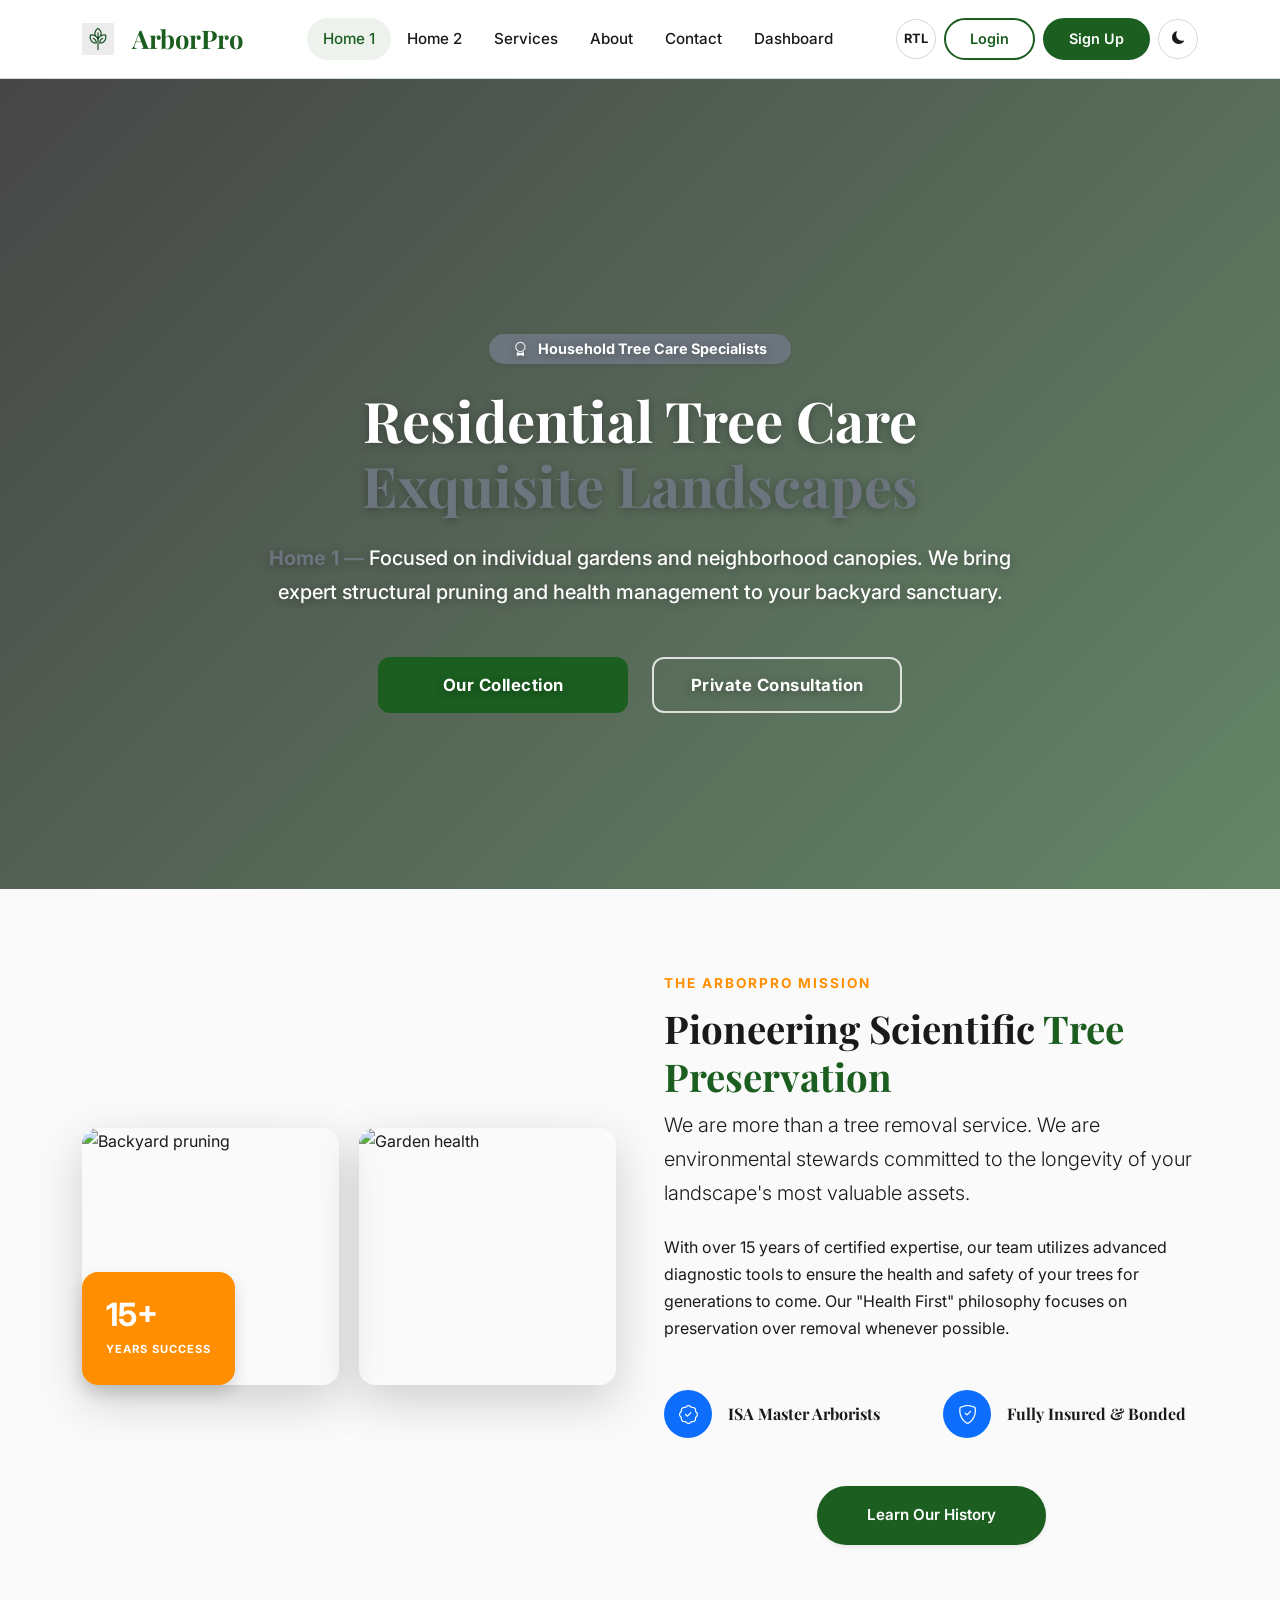
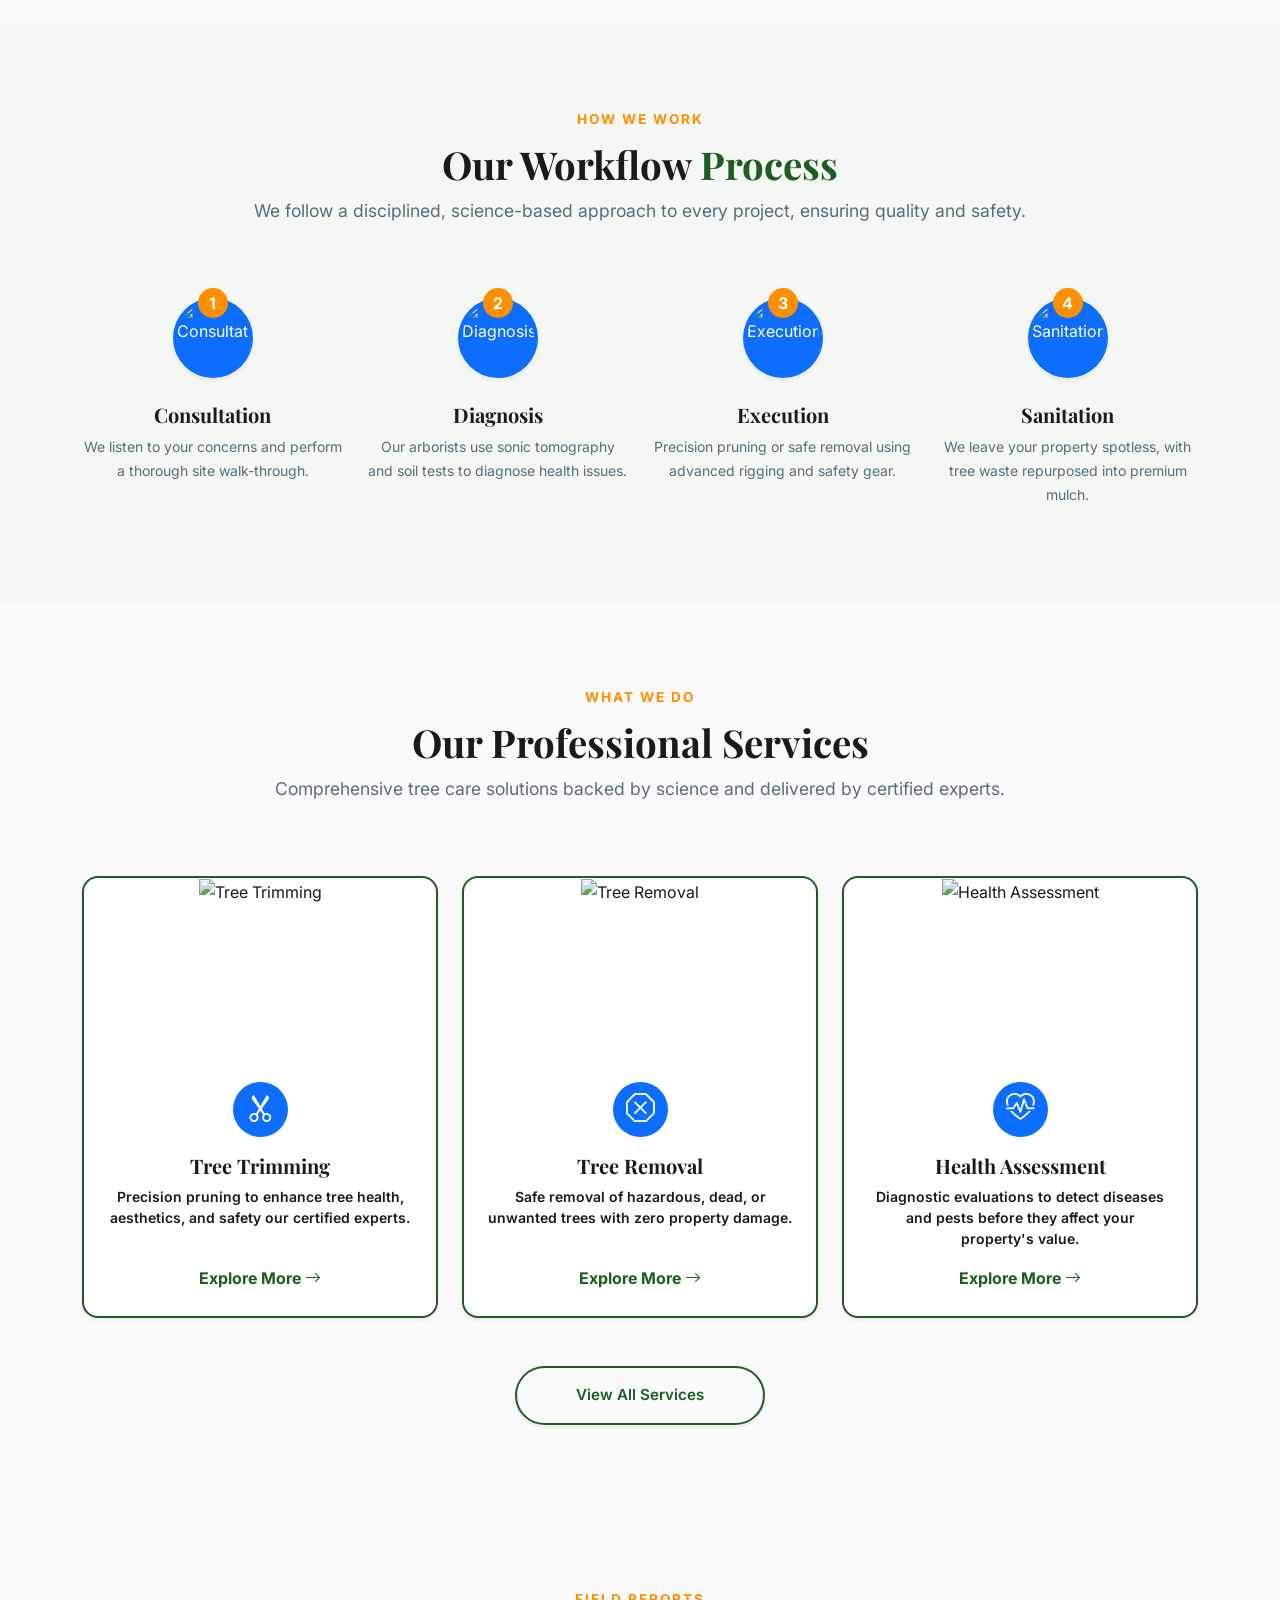
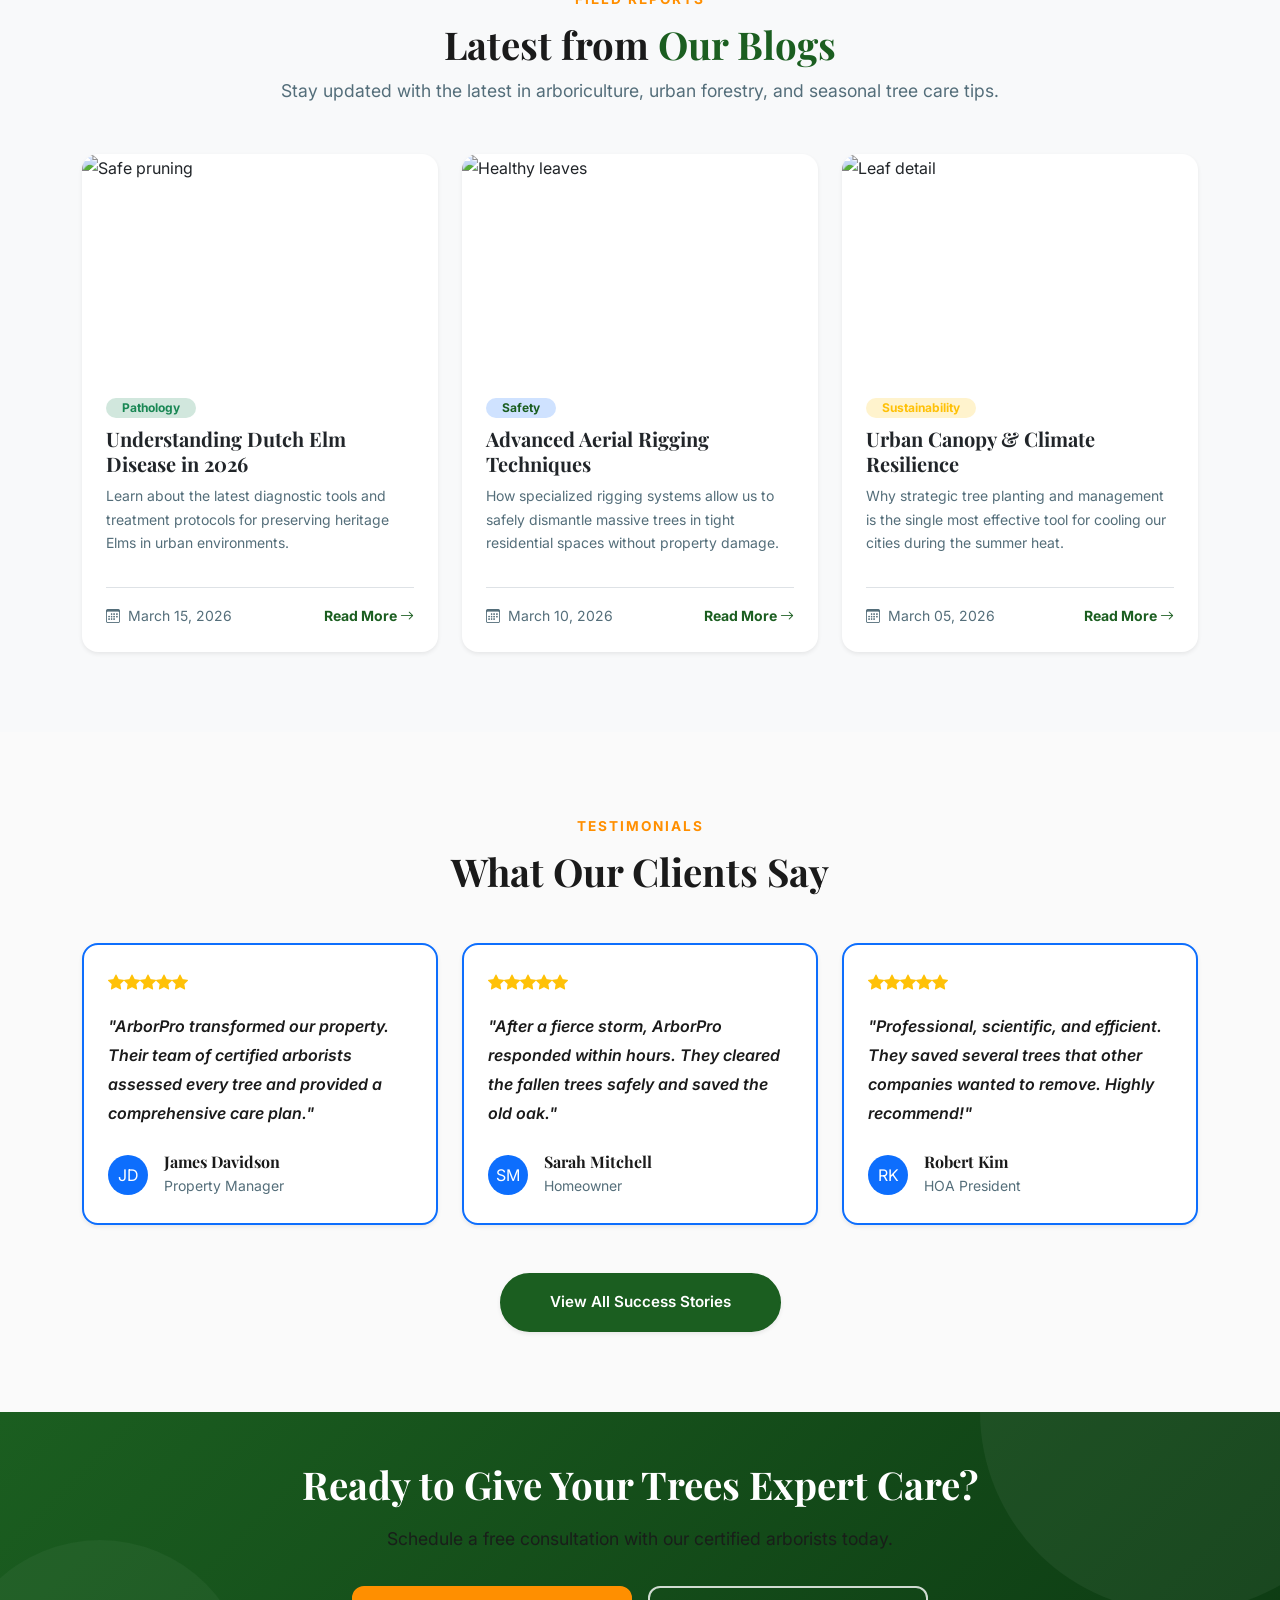
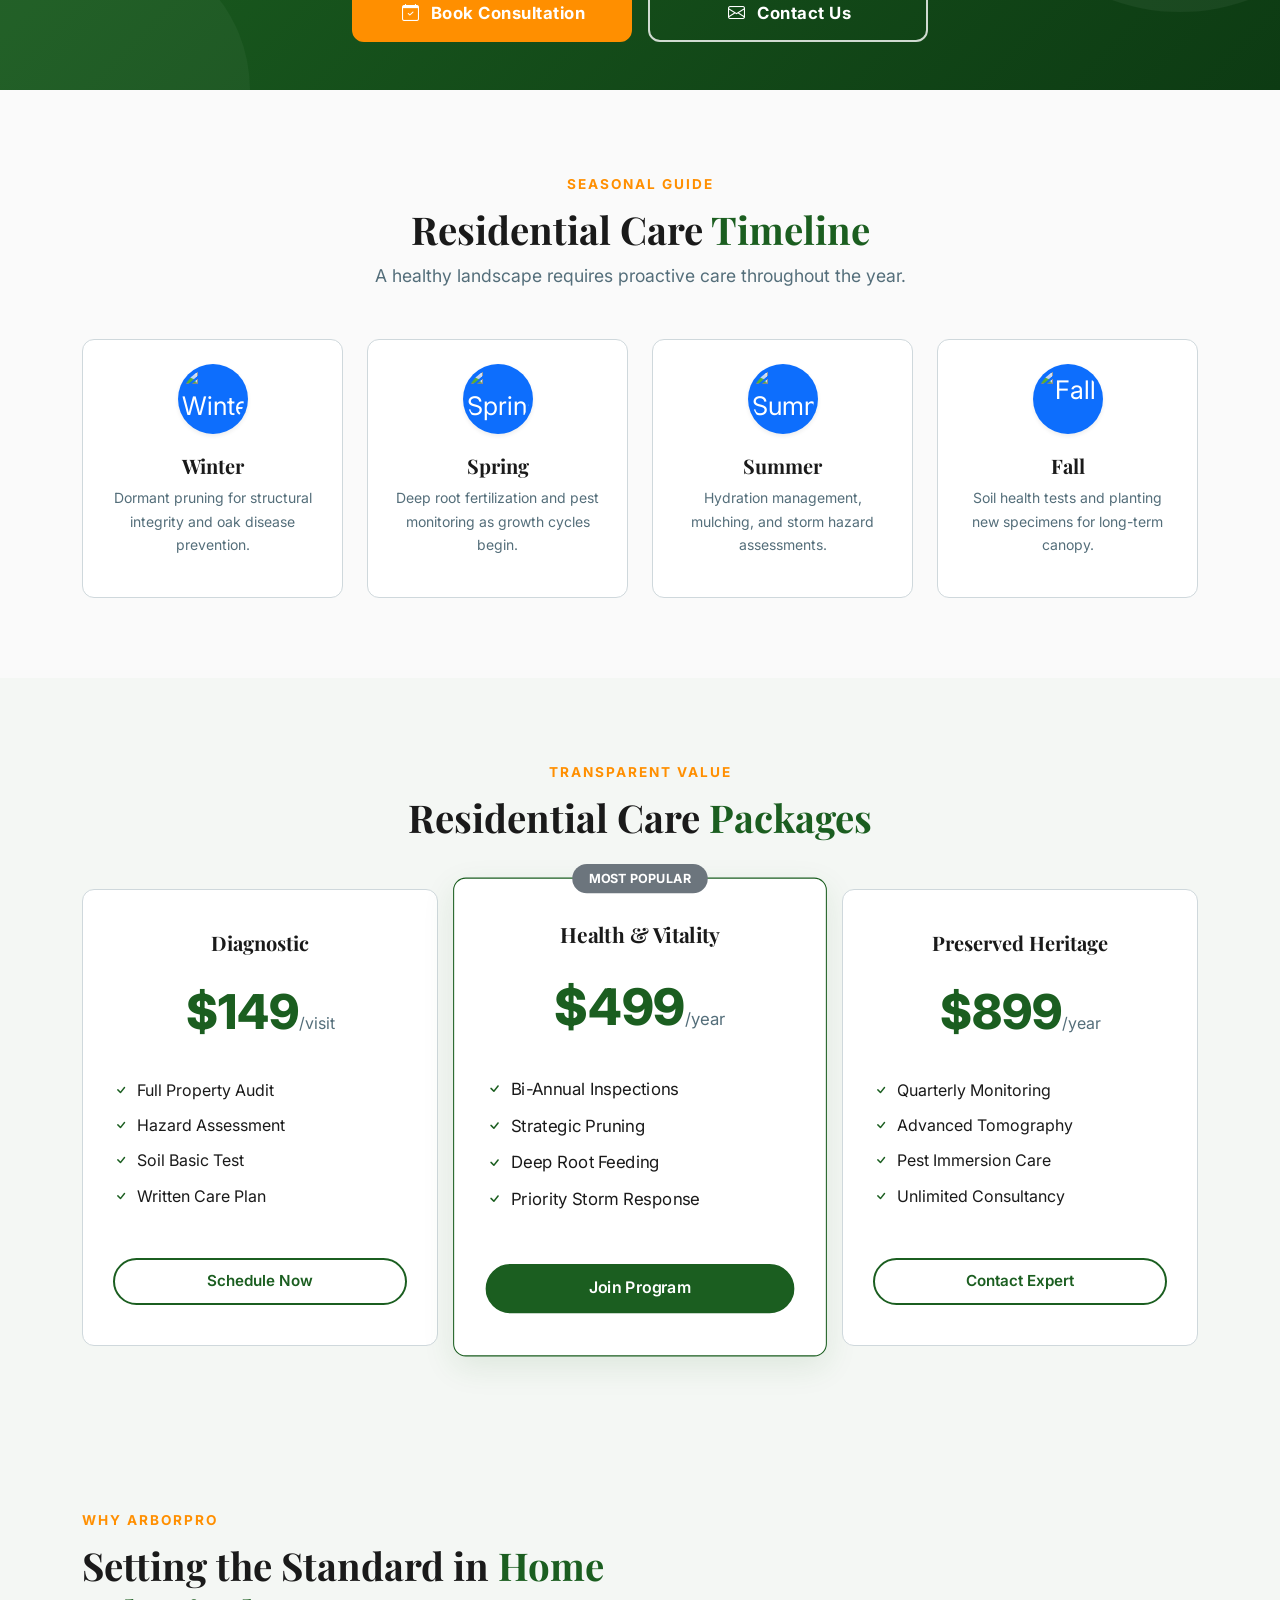
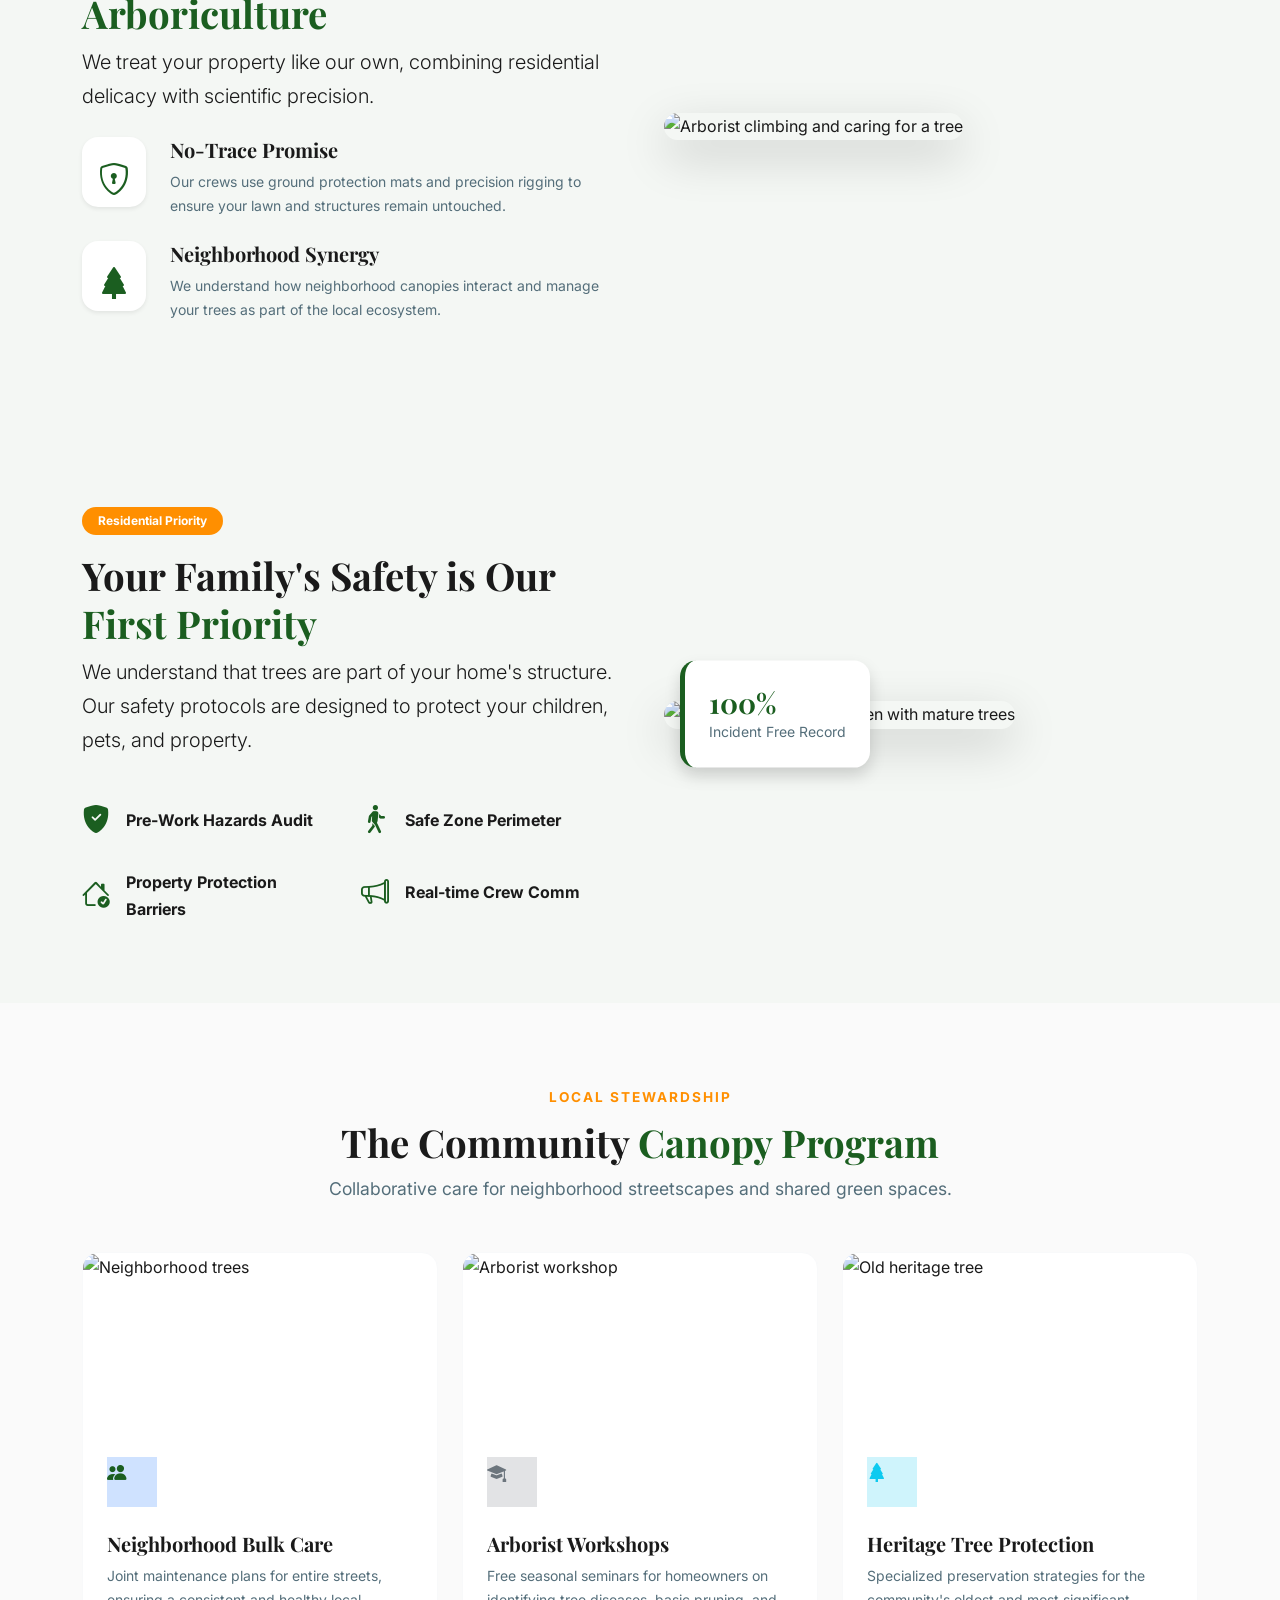
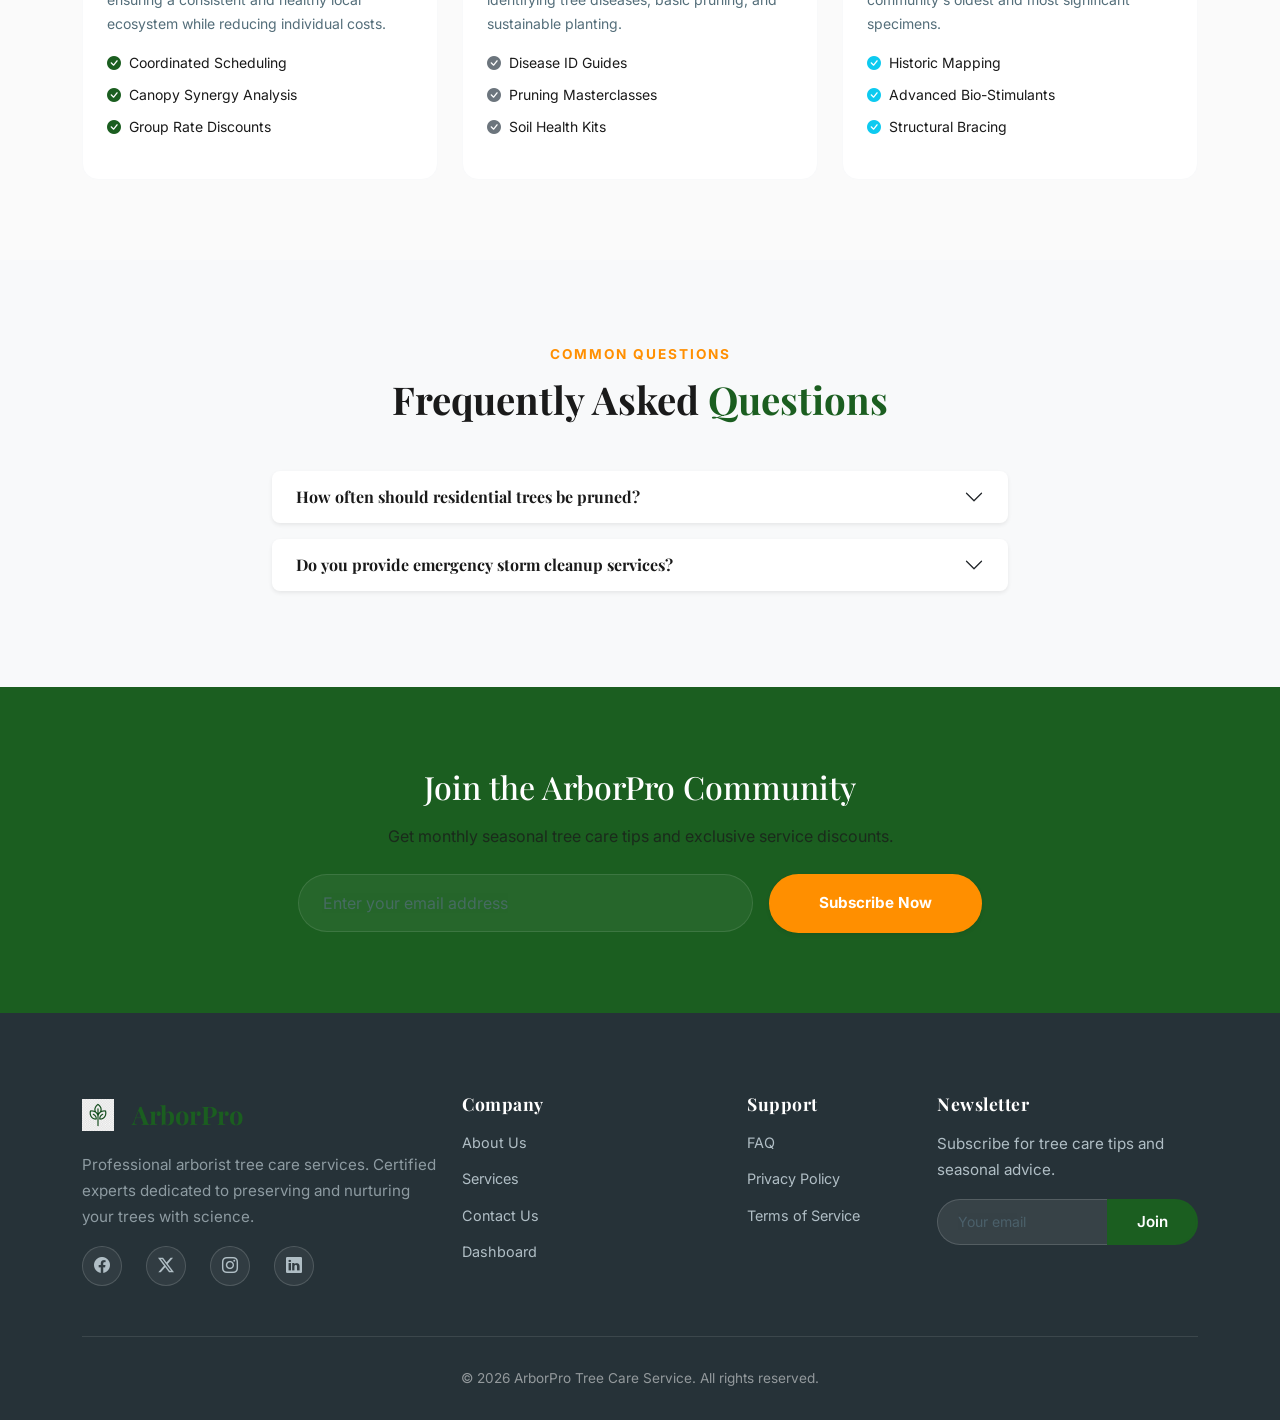
==== commit 33365548: "Standardize hero buttons across Home 1 and Home 2 for size, height, and alignment" ====
--- a/index.html
+++ b/index.html
@@ -98,13 +98,9 @@
           </div>
           <h1 class="display-3 fw-bold mb-4">Residential Tree Care <br><span class="text-secondary">Exquisite Landscapes</span></h1>
           <p class="lead mx-auto mb-5 text-white"><span class="text-secondary fw-bold">Home 1 —</span> Focused on individual gardens and neighborhood canopies. We bring expert structural pruning and health management to your backyard sanctuary.</p>
-          <div class="d-flex flex-column flex-sm-row gap-3 justify-content-center align-items-center mt-4 hero-btns">
-            <a href="services.html" class="btn btn-secondary-custom btn-lg d-flex align-items-center justify-content-center gap-2" style="width: 280px; max-width: 100%; padding: 15px 30px;">
-              <i class="bi bi-house-door" style="width: 24px;"></i> <span>Residential Plans</span>
-            </a>
-            <a href="#seasonal" class="btn btn-outline-light btn-lg d-flex align-items-center justify-content-center gap-2" style="width: 280px; max-width: 100%; padding: 15px 30px;">
-              <i class="bi bi-sun" style="width: 24px;"></i> <span>Seasonal Tips</span>
-            </a>
+          <div class="hero-btns">
+            <a href="services.html" class="btn btn-primary-custom">Our Collection</a>
+            <a href="#consultation" class="btn btn-outline-light">Private Consultation</a>
           </div>
         </div>
       </div>
--- a/assets/css/style.css
+++ b/assets/css/style.css
@@ -307,44 +307,15 @@
   box-shadow: 0 6px 20px rgba(27,94,32,.25);
 }
 
-/* Hero Button Enhancements */
-.hero-btns .btn {
-  border-radius: 50px;
-  letter-spacing: 0.5px;
-  transition: all 0.4s cubic-bezier(0.175, 0.885, 0.32, 1.275);
-  height: 60px;
-  padding: 0 30px !important;
-  font-size: 1.05rem !important;
-  font-weight: 600 !important;
-}
-
-.hero-btns .btn:hover {
-  transform: translateY(-5px) scale(1.02);
-}
-
-.hero-btns .btn-outline-light {
-  border: 2px solid rgba(255,255,255,0.8);
-  background: transparent;
-  color: #fff;
-}
-
-.hero-btns .btn-outline-light:hover {
-  background: #fff;
-  color: var(--primary);
-  border-color: #fff;
-  box-shadow: 0 10px 30px rgba(255,255,255,0.2);
-}
-
-/* Ensure equal widths and heights in mobile for hero buttons */
+/* Responsive Hero Buttons */
 @media (max-width: 575.98px) {
   .hero-btns {
+    flex-direction: column;
     width: 100%;
     padding: 0 20px;
   }
   .hero-btns .btn {
-    max-width: 100% !important;
-    text-align: center;
-    justify-content: center;
+    width: 100%;
   }
 }
 
@@ -578,18 +549,47 @@
   border-right-color: var(--secondary);
 }
 
-/* ---------- CTA Button Size Equalization ---------- */
-.cta-banner .hero-btns .btn,
+/* Hero Button container */
+.hero-btns {
+  display: flex;
+  gap: 1.5rem;
+  justify-content: center;
+  align-items: center;
+  margin-top: 2rem;
+}
+
 .hero-btns .btn {
-  width: 280px;
-  max-width: 100%;
-  height: 60px;
-  padding: 0 30px !important;
-  font-size: 1.05rem !important;
-  font-weight: 600 !important;
+  width: 250px; /* Consistent fixed width */
+  height: 56px; /* Consistent fixed height */
+  display: inline-flex;
+  align-items: center;
+  justify-content: center;
+  font-weight: 700;
+  font-size: 1.05rem;
+  border-radius: 12px; /* Matching screenshot's rounded rectangle look */
+  text-transform: none;
+  letter-spacing: 0.5px;
+  transition: all 0.4s cubic-bezier(0.175, 0.885, 0.32, 1.275);
   border-width: 2px !important;
-  border-radius: 50px;
+  padding: 0 20px !important;
   box-sizing: border-box;
+}
+
+.hero-btns .btn:hover {
+  transform: translateY(-5px) scale(1.03);
+  box-shadow: 0 10px 30px rgba(0,0,0,0.15);
+}
+
+.hero-btns .btn-outline-light {
+  border-color: rgba(255,255,255,0.8);
+  color: #fff;
+  background: transparent;
+}
+
+.hero-btns .btn-outline-light:hover {
+  background: #fff;
+  color: var(--primary);
+  border-color: #fff;
 }
 .offcanvas-custom .d-grid .btn {
   margin-top: 15px;
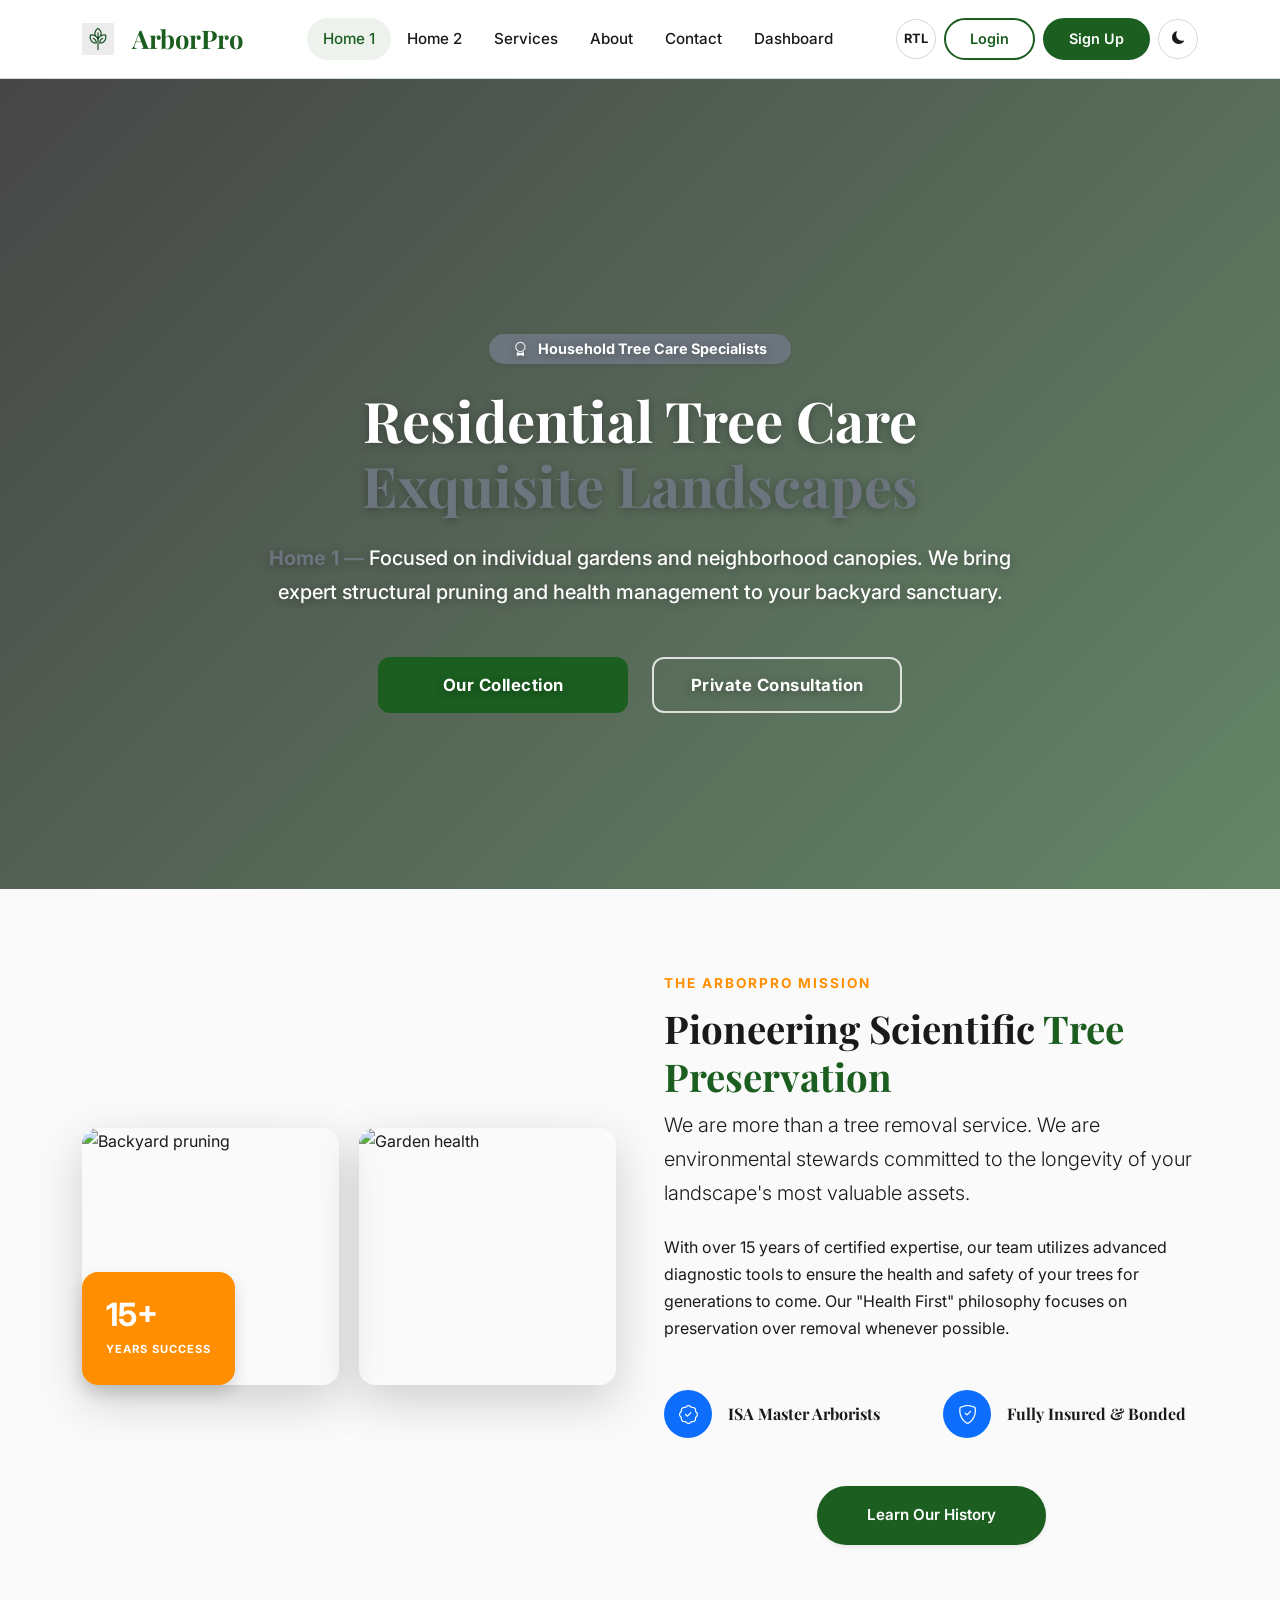
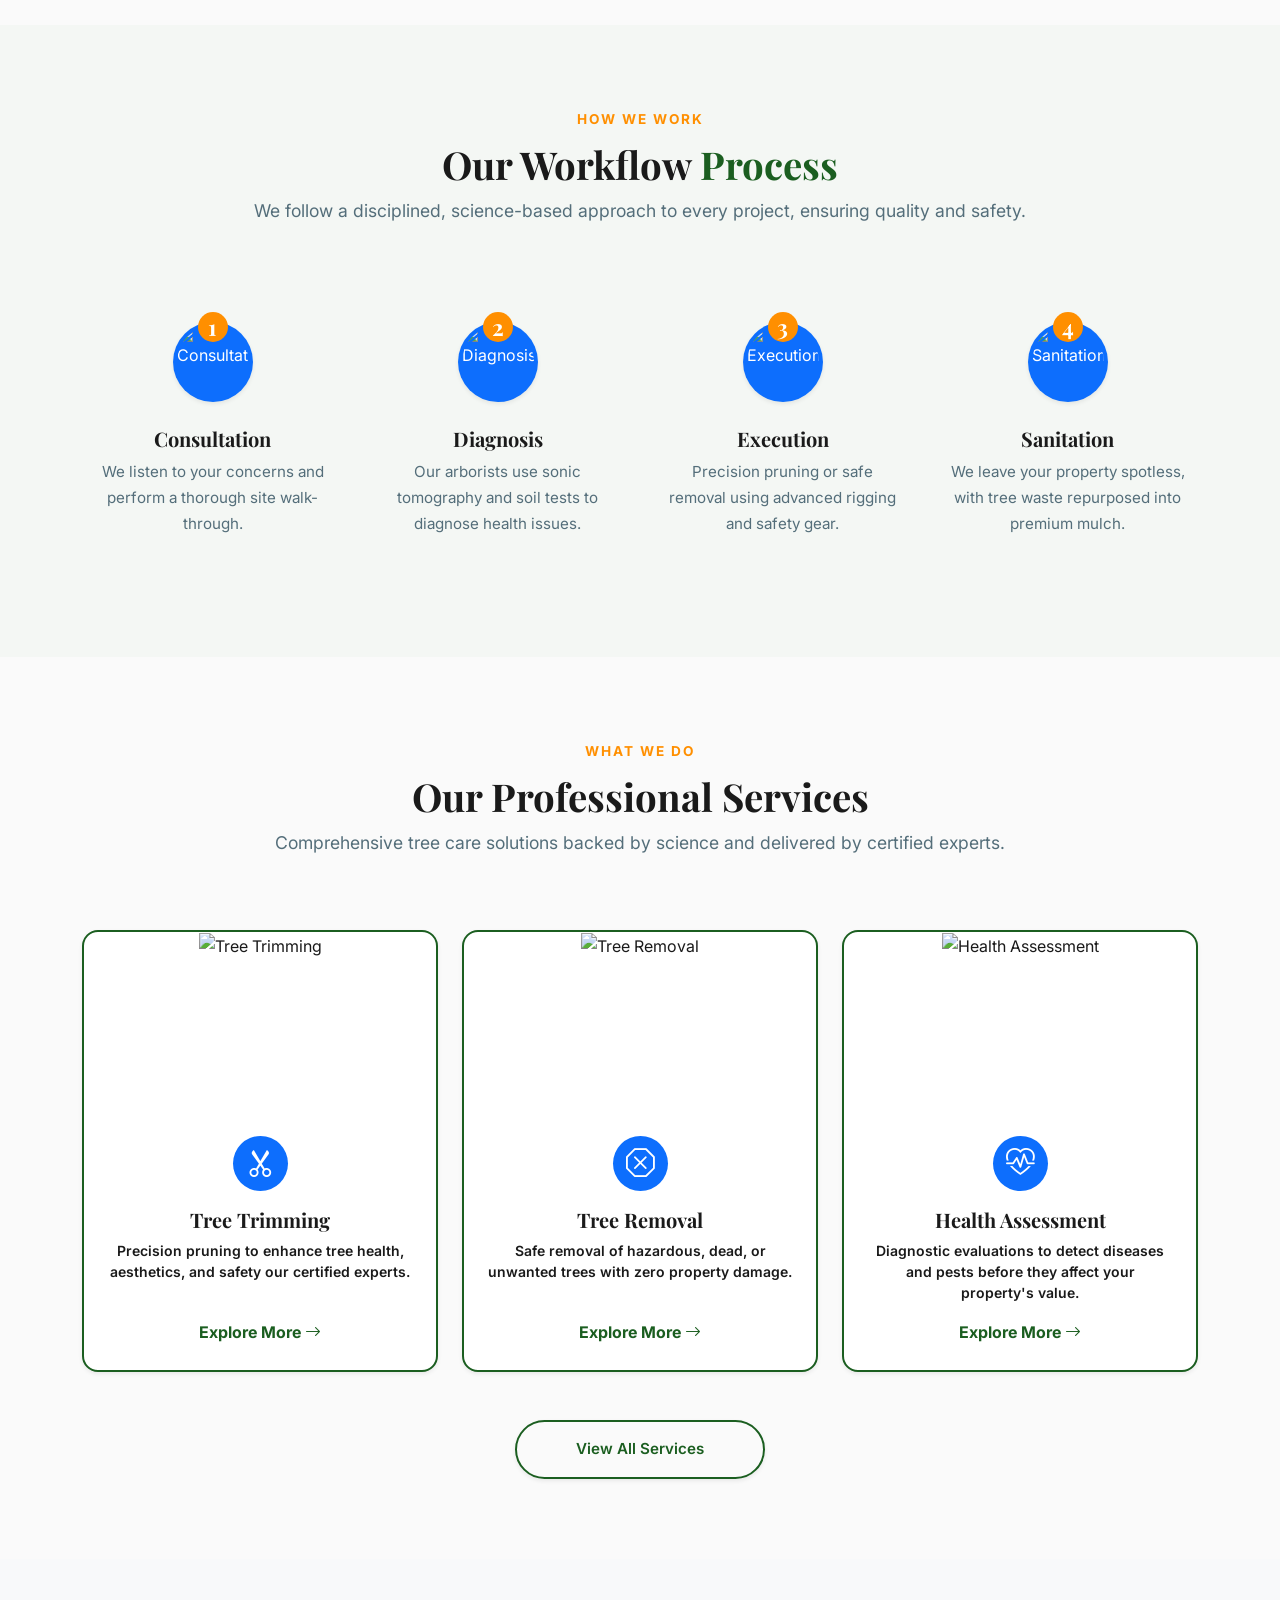
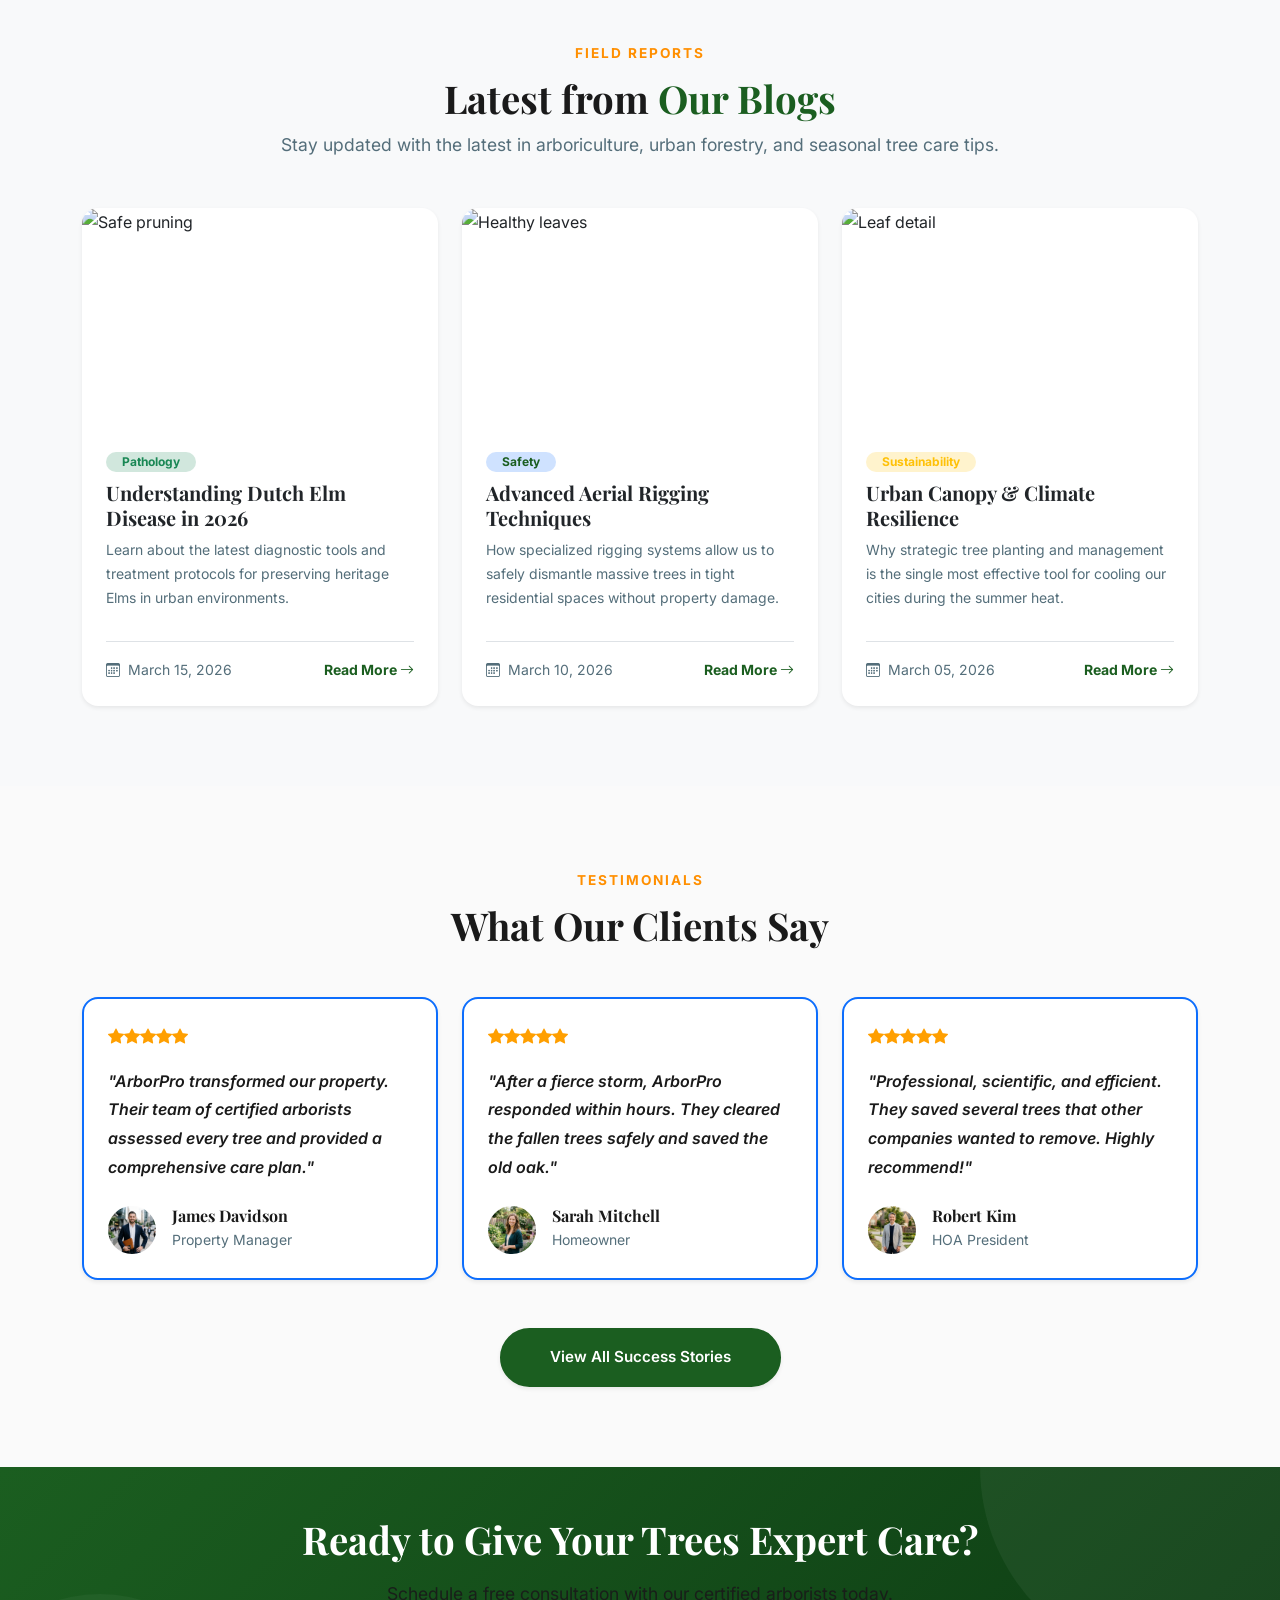
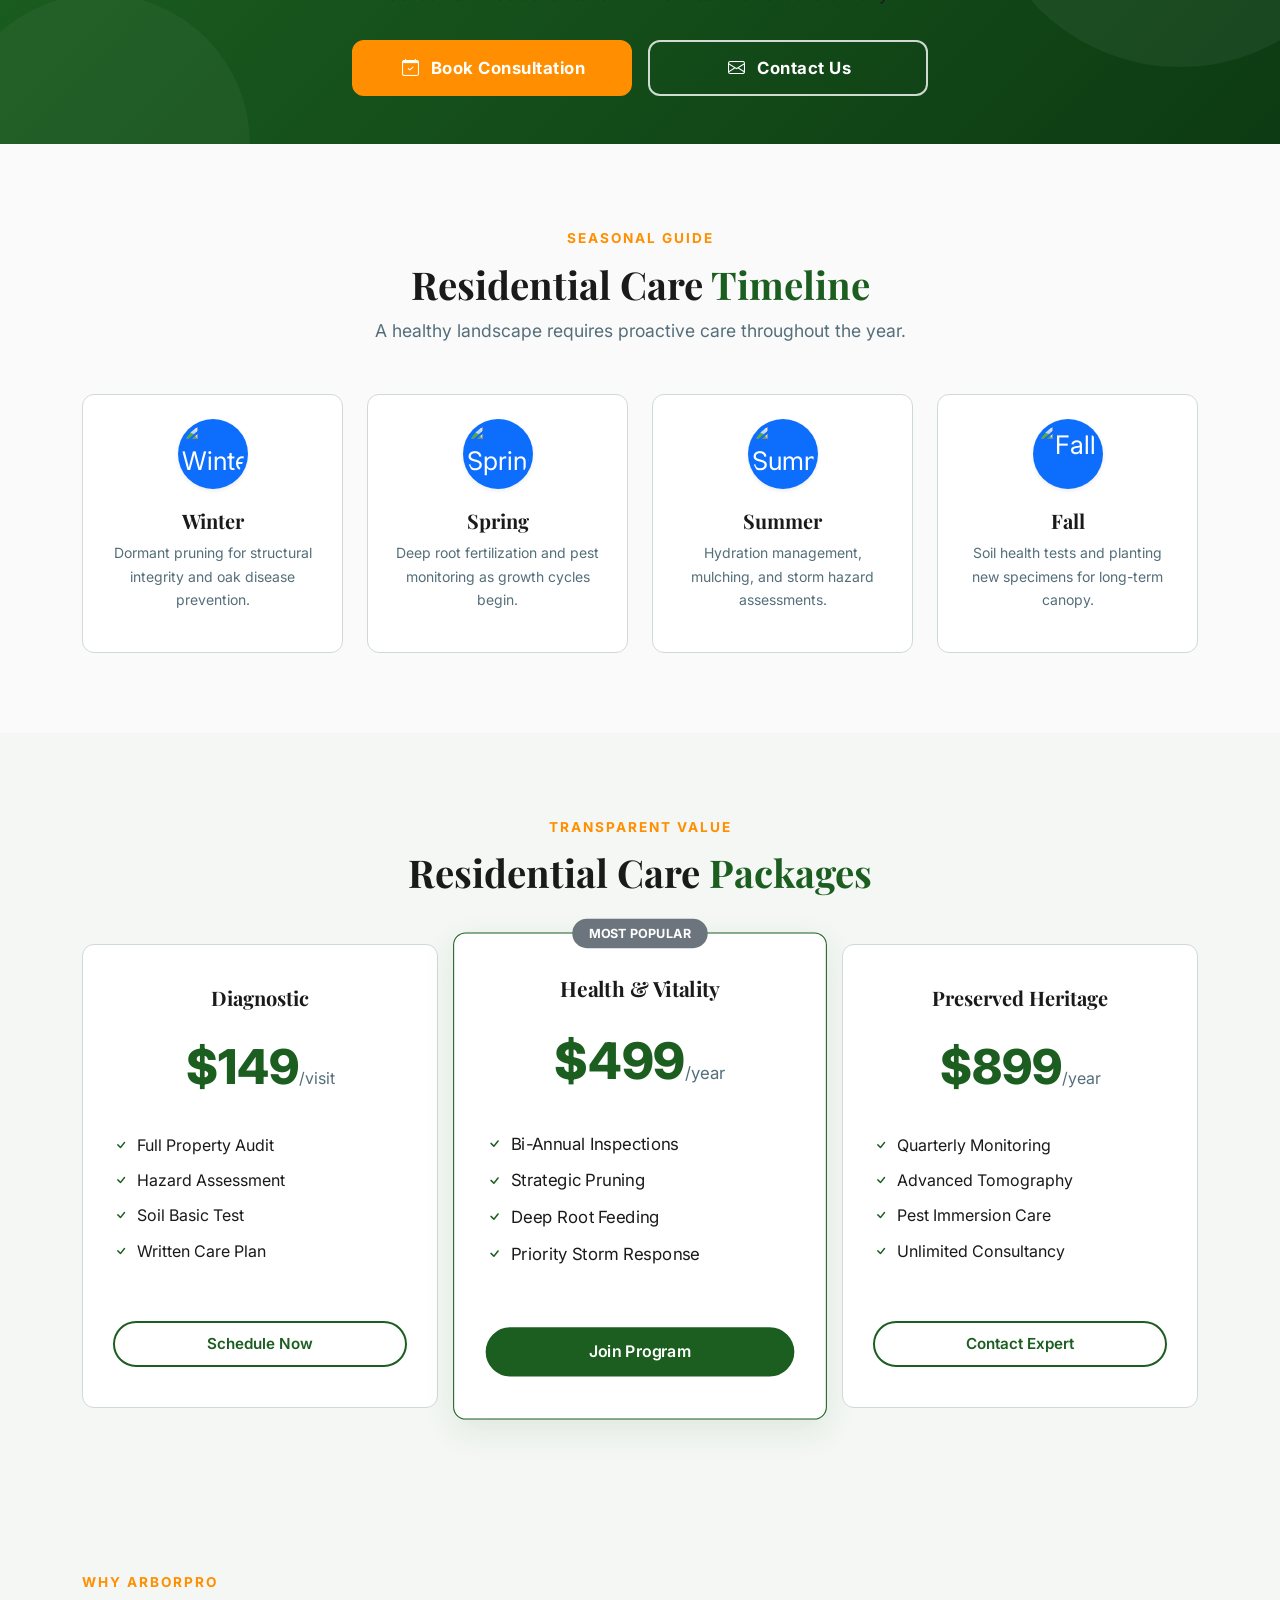
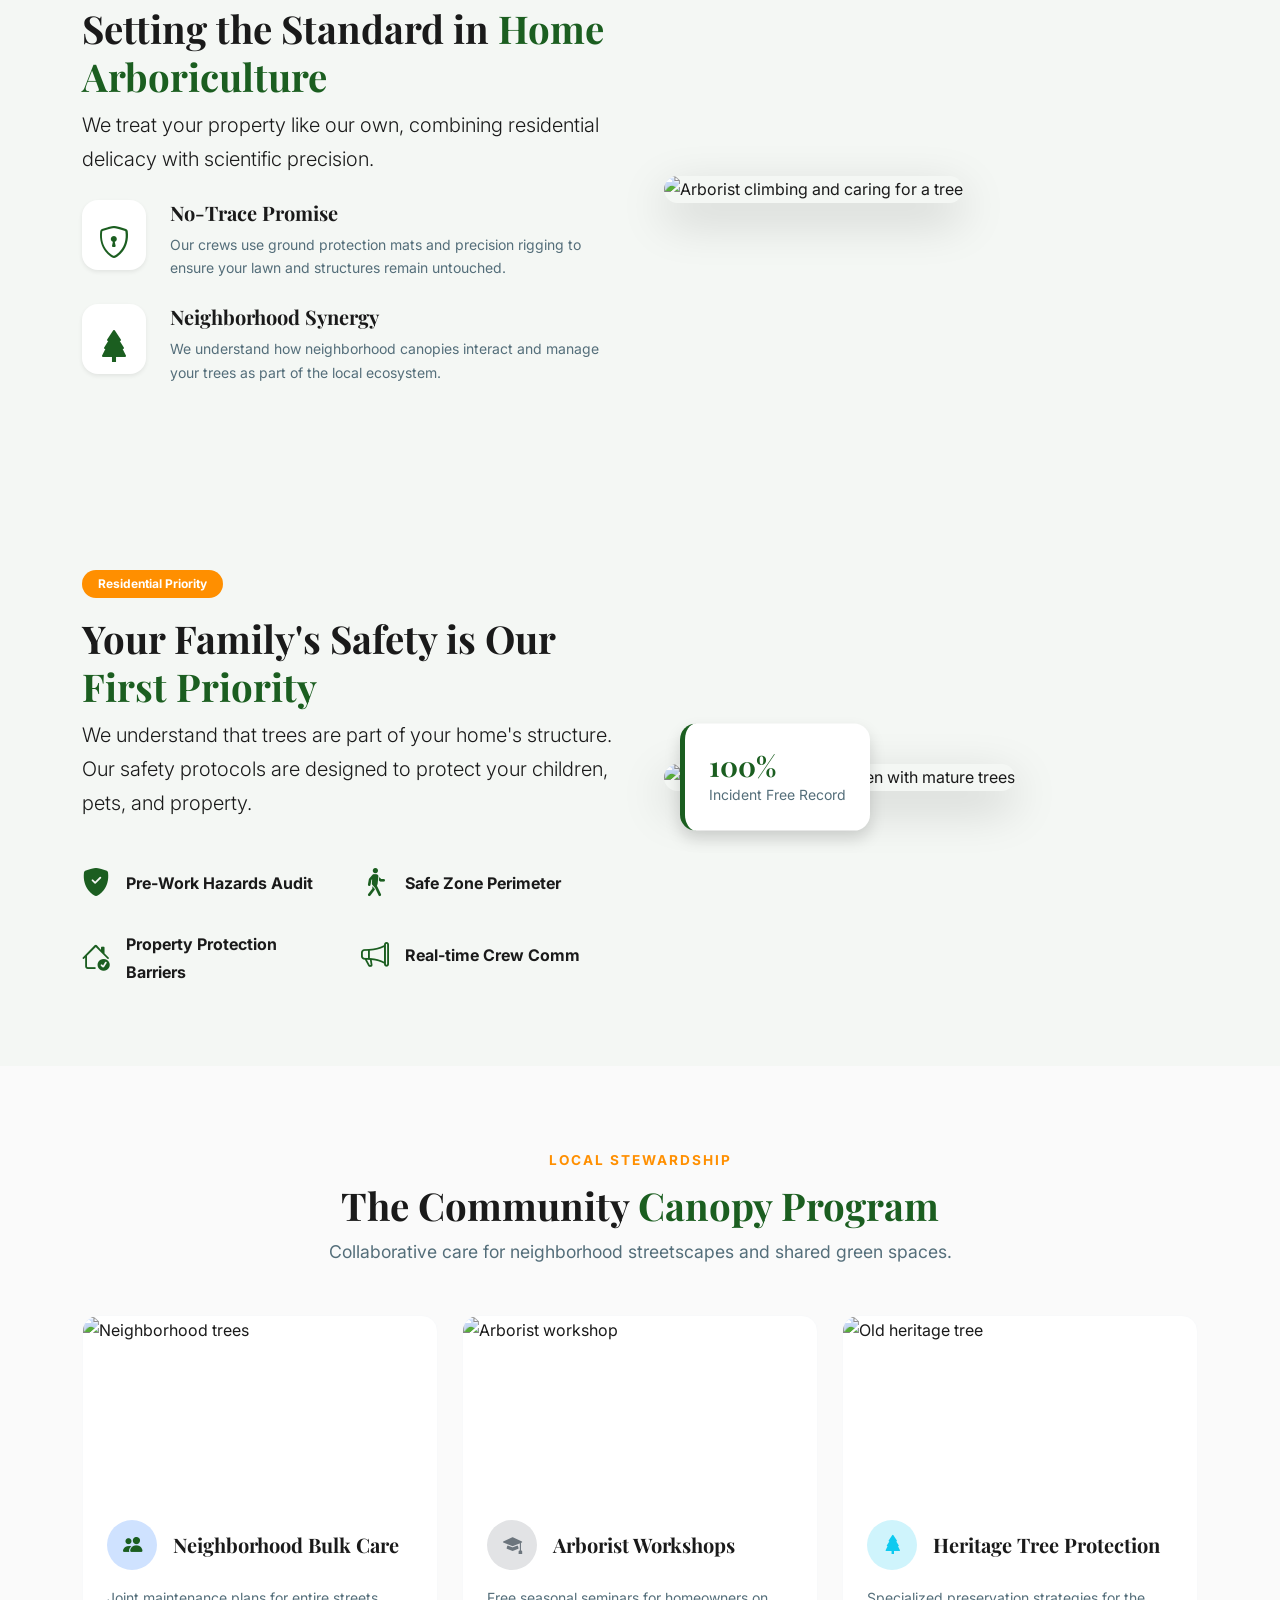
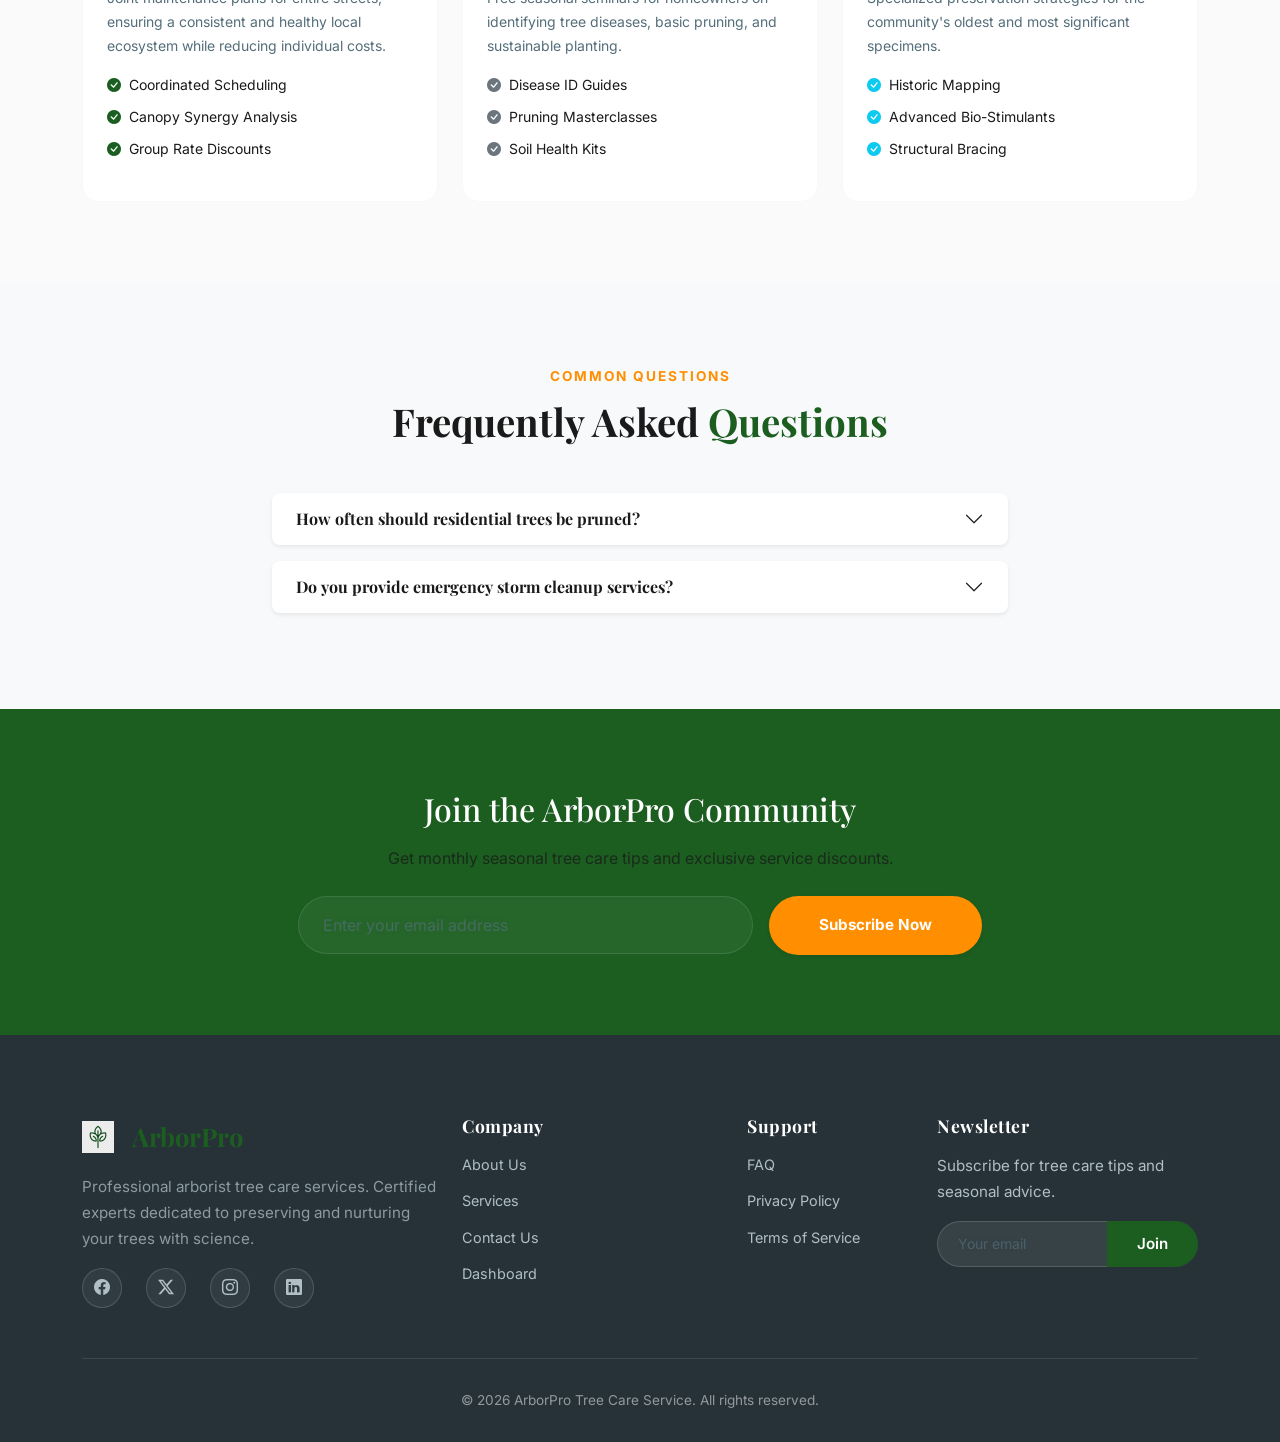
==== commit 81d8d9f5: "UI Refinements: Align card icons on index and update dashboard sidebar background" ====
--- a/index.html
+++ b/index.html
@@ -76,9 +76,6 @@
         <li class="nav-item"><a class="nav-link" href="dashboard.html" data-page="dashboard.html">Dashboard</a></li>
       </ul>
       <div class="d-grid gap-3 pt-4 border-top">
-        <div class="d-flex gap-2">
-          <button class="theme-toggle btn-navbar-mobile" id="themeToggleMobile" style="width:100%;"><i class="bi bi-moon-fill me-2"></i> Toggle Theme</button>
-        </div>
         <a href="login.html" class="btn btn-login btn-navbar-mobile">Login</a>
         <a href="signup.html" class="btn btn-signup btn-navbar-mobile">Sign Up</a>
       </div>
@@ -115,7 +112,7 @@
           <div class="about-image-grid position-relative" style="display: grid; grid-template-columns: repeat(2, 1fr); gap: 20px;">
             <img src="https://images.unsplash.com/photo-1542273917363-3b1817f69a2d?fm=jpg&fit=crop&w=600&q=80" alt="Backyard pruning" class="img-fluid rounded-4 shadow-lg object-fit-cover" style="aspect-ratio: 1/1;">
             <img src="https://images.unsplash.com/photo-1598902108854-10e335adac99?fm=jpg&fit=crop&w=600&q=80" alt="Garden health" class="img-fluid rounded-4 shadow-lg object-fit-cover" style="aspect-ratio: 1/1;">
-            <div class="experience-badge bg-secondary-custom text-white p-4 rounded-4 shadow position-absolute bottom-0 start-0 mb-n3 ms-n3 d-none d-md-block" style="z-index: 2;">
+            <div class="experience-badge bg-secondary-custom text-white p-4 rounded-4 shadow position-absolute bottom-0 start-0 mb-n3 ms-n3" style="z-index: 2;">
               <span class="h2 fw-bold mb-0">15+</span><br>
               <small class="text-uppercase fw-bold" style="font-size: 0.7rem; letter-spacing: 1px;">Years Success</small>
             </div>
@@ -163,7 +160,7 @@
         <p class="section-subtitle">We follow a disciplined, science-based approach to every project, ensuring quality and safety.</p>
       </div>
       <div class="row g-4 process-steps mt-4">
-        <div class="col-md-3 text-center fade-in-up">
+        <div class="col-md-3 text-center fade-in-up process-step">
           <div class="process-step-wrap position-relative mb-4">
             <div class="process-icon bg-primary text-white rounded-circle d-flex align-items-center justify-content-center mx-auto shadow-sm" style="width: 80px; height: 80px; position: relative; z-index: 2; padding: 4px;">
               <img src="https://images.unsplash.com/photo-1552664730-d307ca884978?fm=jpg&fit=crop&w=200&h=200&q=80" alt="Consultation" class="w-100 h-100 object-fit-cover rounded-circle">
@@ -173,7 +170,7 @@
           <h5 class="fw-bold">Consultation</h5>
           <p class="text-muted small">We listen to your concerns and perform a thorough site walk-through.</p>
         </div>
-        <div class="col-md-3 text-center fade-in-up">
+        <div class="col-md-3 text-center fade-in-up process-step">
           <div class="process-step-wrap position-relative mb-4">
             <div class="process-icon bg-primary text-white rounded-circle d-flex align-items-center justify-content-center mx-auto shadow-sm" style="width: 80px; height: 80px; position: relative; z-index: 2; padding: 4px;">
               <img src="https://images.unsplash.com/photo-1583508915901-b5f84c1dcde1?fm=jpg&fit=crop&w=200&h=200&q=80" alt="Diagnosis" class="w-100 h-100 object-fit-cover rounded-circle">
@@ -183,7 +180,7 @@
           <h5 class="fw-bold">Diagnosis</h5>
           <p class="text-muted small">Our arborists use sonic tomography and soil tests to diagnose health issues.</p>
         </div>
-        <div class="col-md-3 text-center fade-in-up">
+        <div class="col-md-3 text-center fade-in-up process-step">
           <div class="process-step-wrap position-relative mb-4">
             <div class="process-icon bg-primary text-white rounded-circle d-flex align-items-center justify-content-center mx-auto shadow-sm" style="width: 80px; height: 80px; position: relative; z-index: 2; padding: 4px;">
               <img src="https://images.unsplash.com/photo-1501854140801-50d01698950b?fm=jpg&fit=crop&w=200&h=200&q=80" alt="Execution" class="w-100 h-100 object-fit-cover rounded-circle">
@@ -193,7 +190,7 @@
           <h5 class="fw-bold">Execution</h5>
           <p class="text-muted small">Precision pruning or safe removal using advanced rigging and safety gear.</p>
         </div>
-        <div class="col-md-3 text-center fade-in-up">
+        <div class="col-md-3 text-center fade-in-up process-step">
           <div class="process-step-wrap position-relative mb-4">
             <div class="process-icon bg-primary text-white rounded-circle d-flex align-items-center justify-content-center mx-auto shadow-sm" style="width: 80px; height: 80px; position: relative; z-index: 2; padding: 4px;">
               <img src="https://images.unsplash.com/photo-1563207153-f403bf289096?fm=jpg&fit=crop&w=200&h=200&q=80" alt="Sanitation" class="w-100 h-100 object-fit-cover rounded-circle">
@@ -278,7 +275,7 @@
       </div>
       <div class="row g-4">
         <div class="col-lg-4 fade-in-up">
-          <div class="card border-0 shadow-sm rounded-4 overflow-hidden h-100 d-flex flex-column">
+          <div class="card blog-card border-0 shadow-sm rounded-4 overflow-hidden h-100 d-flex flex-column">
             <div class="blog-img-wrap" style="height: 220px; overflow: hidden;">
               <img src="https://images.unsplash.com/photo-1444858291040-58f756a3bdd6?fm=jpg&fit=crop&w=800&q=80" alt="Safe pruning" class="w-100 h-100 object-fit-cover">
             </div>
@@ -294,7 +291,7 @@
           </div>
         </div>
         <div class="col-lg-4 fade-in-up">
-          <div class="card border-0 shadow-sm rounded-4 overflow-hidden h-100 d-flex flex-column">
+          <div class="card blog-card border-0 shadow-sm rounded-4 overflow-hidden h-100 d-flex flex-column">
             <div class="blog-img-wrap" style="height: 220px; overflow: hidden;">
               <img src="https://images.unsplash.com/photo-1502082553048-f009c37129b9?fm=jpg&fit=crop&w=800&q=80" alt="Healthy leaves" class="w-100 h-100 object-fit-cover">
             </div>
@@ -310,7 +307,7 @@
           </div>
         </div>
         <div class="col-lg-4 fade-in-up">
-          <div class="card border-0 shadow-sm rounded-4 overflow-hidden h-100 d-flex flex-column">
+          <div class="card blog-card border-0 shadow-sm rounded-4 overflow-hidden h-100 d-flex flex-column">
             <div class="blog-img-wrap" style="height: 220px; overflow: hidden;">
               <img src="https://images.unsplash.com/photo-1473448912268-2022ce9509d8?fm=jpg&fit=crop&w=800&q=80" alt="Leaf detail" class="w-100 h-100 object-fit-cover">
             </div>
@@ -339,30 +336,36 @@
       <div class="row g-4">
         <div class="col-md-6 col-lg-4 fade-in-up">
           <div class="testimonial-card p-4 border-2 border-primary rounded-4 shadow-sm h-100 bg-white">
-            <div class="stars mb-3 text-warning"><i class="bi bi-star-fill"></i><i class="bi bi-star-fill"></i><i class="bi bi-star-fill"></i><i class="bi bi-star-fill"></i><i class="bi bi-star-fill"></i></div>
+            <div class="stars mb-3" style="color:#FF9F00;"><i class="bi bi-star-fill"></i><i class="bi bi-star-fill"></i><i class="bi bi-star-fill"></i><i class="bi bi-star-fill"></i><i class="bi bi-star-fill"></i></div>
             <p class="quote mb-4 text-dark opacity-100 fw-semibold">"ArborPro transformed our property. Their team of certified arborists assessed every tree and provided a comprehensive care plan."</p>
             <div class="d-flex align-items-center gap-3">
-              <div class="avatar bg-primary text-white rounded-circle d-flex align-items-center justify-content-center" style="width:40px; height:40px;">JD</div>
+              <div class="client-avatar overflow-hidden">
+                <img src="assets/img/james_davidson.png" alt="James Davidson" class="w-100 h-100 object-fit-cover">
+              </div>
               <div><h6 class="mb-0 fw-bold text-dark opacity-100">James Davidson</h6><small class="text-muted">Property Manager</small></div>
             </div>
           </div>
         </div>
         <div class="col-md-6 col-lg-4 fade-in-up">
           <div class="testimonial-card p-4 border-2 border-primary rounded-4 shadow-sm h-100 bg-white">
-            <div class="stars mb-3 text-warning"><i class="bi bi-star-fill"></i><i class="bi bi-star-fill"></i><i class="bi bi-star-fill"></i><i class="bi bi-star-fill"></i><i class="bi bi-star-fill"></i></div>
+            <div class="stars mb-3" style="color:#FF9F00;"><i class="bi bi-star-fill"></i><i class="bi bi-star-fill"></i><i class="bi bi-star-fill"></i><i class="bi bi-star-fill"></i><i class="bi bi-star-fill"></i></div>
             <p class="quote mb-4 text-dark opacity-100 fw-semibold">"After a fierce storm, ArborPro responded within hours. They cleared the fallen trees safely and saved the old oak."</p>
             <div class="d-flex align-items-center gap-3">
-              <div class="avatar bg-primary text-white rounded-circle d-flex align-items-center justify-content-center" style="width:40px; height:40px;">SM</div>
+              <div class="client-avatar overflow-hidden">
+                <img src="assets/img/sarah_mitchell.png" alt="Sarah Mitchell" class="w-100 h-100 object-fit-cover">
+              </div>
               <div><h6 class="mb-0 fw-bold text-dark opacity-100">Sarah Mitchell</h6><small class="text-muted">Homeowner</small></div>
             </div>
           </div>
         </div>
         <div class="col-md-6 col-lg-4 fade-in-up">
           <div class="testimonial-card p-4 border-2 border-primary rounded-4 shadow-sm h-100 bg-white">
-            <div class="stars mb-3 text-warning"><i class="bi bi-star-fill"></i><i class="bi bi-star-fill"></i><i class="bi bi-star-fill"></i><i class="bi bi-star-fill"></i><i class="bi bi-star-fill"></i></div>
+            <div class="stars mb-3" style="color:#FF9F00;"><i class="bi bi-star-fill"></i><i class="bi bi-star-fill"></i><i class="bi bi-star-fill"></i><i class="bi bi-star-fill"></i><i class="bi bi-star-fill"></i></div>
             <p class="quote mb-4 text-dark opacity-100 fw-semibold">"Professional, scientific, and efficient. They saved several trees that other companies wanted to remove. Highly recommend!"</p>
             <div class="d-flex align-items-center gap-3">
-              <div class="avatar bg-primary text-white rounded-circle d-flex align-items-center justify-content-center" style="width:40px; height:40px;">RK</div>
+              <div class="client-avatar overflow-hidden">
+                <img src="assets/img/robert_kim.png" alt="Robert Kim" class="w-100 h-100 object-fit-cover">
+              </div>
               <div><h6 class="mb-0 fw-bold text-dark opacity-100">Robert Kim</h6><small class="text-muted">HOA President</small></div>
             </div>
           </div>
@@ -557,7 +560,7 @@
         <div class="col-lg-6 fade-in-up">
             <div class="position-relative">
                 <img src="https://images.unsplash.com/photo-1502082553048-f009c37129b9?fm=jpg&fit=crop&w=800&q=80" alt="Beautiful residential garden with mature trees" class="img-fluid rounded-5 shadow-lg">
-                <div class="floating-stat bg-white p-4 rounded-4 shadow position-absolute top-50 start-0 translate-middle-y ms-3 d-none d-md-block" style="border-left: 5px solid var(--primary); z-index: 5;">
+                <div class="floating-stat bg-white p-4 rounded-4 shadow position-absolute top-50 start-0 translate-middle-y ms-3" style="border-left: 5px solid var(--primary); z-index: 5;">
                     <h3 class="text-primary fw-bold mb-0">100%</h3>
                     <p class="small text-muted mb-0">Incident Free Record</p>
                 </div>
@@ -582,10 +585,12 @@
                     <img src="https://images.unsplash.com/photo-1513836279014-a89f7a76ae86?fm=jpg&fit=crop&w=800&q=80" alt="Neighborhood trees" class="w-100 h-100 object-fit-cover transition-all">
                 </div>
                 <div class="p-4">
-                    <div class="icon-circle bg-primary-subtle text-primary mb-4" style="width: 50px; height: 50px; font-size: 1.2rem;">
-                        <i class="bi bi-people-fill"></i>
+                    <div class="d-flex align-items-center gap-3 mb-3">
+                        <div class="icon-circle d-flex align-items-center justify-content-center rounded-circle bg-primary-subtle text-primary flex-shrink-0" style="width: 50px; height: 50px; font-size: 1.2rem;">
+                            <i class="bi bi-people-fill"></i>
+                        </div>
+                        <h5 class="fw-bold mb-0">Neighborhood Bulk Care</h5>
                     </div>
-                    <h5 class="fw-bold">Neighborhood Bulk Care</h5>
                     <p class="text-muted small">Joint maintenance plans for entire streets, ensuring a consistent and healthy local ecosystem while reducing individual costs.</p>
                     <ul class="list-unstyled small mt-3">
                         <li class="mb-2"><i class="bi bi-check-circle-fill text-primary me-2"></i>Coordinated Scheduling</li>
@@ -601,10 +606,12 @@
                     <img src="https://images.unsplash.com/photo-1464822759023-fed622ff2c3b?fm=jpg&fit=crop&w=800&q=80" alt="Arborist workshop" class="w-100 h-100 object-fit-cover transition-all">
                 </div>
                 <div class="p-4">
-                    <div class="icon-circle bg-secondary-subtle text-secondary mb-4" style="width: 50px; height: 50px; font-size: 1.2rem;">
-                        <i class="bi bi-mortarboard-fill"></i>
+                    <div class="d-flex align-items-center gap-3 mb-3">
+                        <div class="icon-circle d-flex align-items-center justify-content-center rounded-circle bg-secondary-subtle text-secondary flex-shrink-0" style="width: 50px; height: 50px; font-size: 1.2rem;">
+                            <i class="bi bi-mortarboard-fill"></i>
+                        </div>
+                        <h5 class="fw-bold mb-0">Arborist Workshops</h5>
                     </div>
-                    <h5 class="fw-bold">Arborist Workshops</h5>
                     <p class="text-muted small">Free seasonal seminars for homeowners on identifying tree diseases, basic pruning, and sustainable planting.</p>
                     <ul class="list-unstyled small mt-3">
                         <li class="mb-2"><i class="bi bi-check-circle-fill text-secondary me-2"></i>Disease ID Guides</li>
@@ -620,10 +627,12 @@
                     <img src="https://images.unsplash.com/photo-1477414348463-c0eb7f1359b6?fm=jpg&fit=crop&w=800&q=80" alt="Old heritage tree" class="w-100 h-100 object-fit-cover transition-all">
                 </div>
                 <div class="p-4">
-                    <div class="icon-circle bg-info-subtle text-info mb-4" style="width: 50px; height: 50px; font-size: 1.2rem;">
-                        <i class="bi bi-tree-fill"></i>
+                    <div class="d-flex align-items-center gap-3 mb-3">
+                        <div class="icon-circle d-flex align-items-center justify-content-center rounded-circle bg-info-subtle text-info flex-shrink-0" style="width: 50px; height: 50px; font-size: 1.2rem;">
+                            <i class="bi bi-tree-fill"></i>
+                        </div>
+                        <h5 class="fw-bold mb-0">Heritage Tree Protection</h5>
                     </div>
-                    <h5 class="fw-bold">Heritage Tree Protection</h5>
                     <p class="text-muted small">Specialized preservation strategies for the community's oldest and most significant specimens.</p>
                     <ul class="list-unstyled small mt-3">
                         <li class="mb-2"><i class="bi bi-check-circle-fill text-info me-2"></i>Historic Mapping</li>
--- a/assets/css/style.css
+++ b/assets/css/style.css
@@ -30,6 +30,7 @@
   --font-body: 'Inter', sans-serif;
   --radius: 12px;
   --radius-sm: 8px;
+  --bg-dark-surface: #263238; /* Dark Slate Surface for sections */
 }
 
 /* Dark Theme */
@@ -47,7 +48,28 @@
   /* Lighter primary for dark mode text/accents */
   --primary: #81C784; 
   --primary-dark: #A5D6A7;
-}
+
+  /* Lighter secondary for dark mode text/accents */
+  --secondary: #FFB300; 
+  --secondary-light: #FFCA28;
+}
+
+/* Specific contrast for dark backgrounds (regardless of global theme) */
+.bg-dark .text-secondary,
+.bg-dark h5.text-secondary {
+  color: var(--secondary-light) !important;
+}
+
+.bg-dark p,
+.bg-dark .small,
+.bg-dark .section-subtitle {
+  color: rgba(255, 255, 255, 0.7) !important;
+}
+
+.bg-dark .text-muted {
+  color: rgba(255, 255, 255, 0.6) !important;
+}
+
 
 /* Global Placeholder Contrast */
 ::placeholder {
@@ -307,17 +329,7 @@
   box-shadow: 0 6px 20px rgba(27,94,32,.25);
 }
 
-/* Responsive Hero Buttons */
-@media (max-width: 575.98px) {
-  .hero-btns {
-    flex-direction: column;
-    width: 100%;
-    padding: 0 20px;
-  }
-  .hero-btns .btn {
-    width: 100%;
-  }
-}
+
 
 /* ---------- Navbar ---------- */
 .navbar-custom {
@@ -367,8 +379,8 @@
   color: var(--primary);
   background: rgba(27,94,32,.08);
 }
-.navbar-custom .btn-login,
-.navbar-custom .btn-signup {
+.btn-login,
+.btn-signup {
   padding: 8px 24px;
   border-radius: 50px;
   font-weight: 600;
@@ -379,21 +391,21 @@
   align-items: center;
   justify-content: center;
 }
-.navbar-custom .btn-login {
+.btn-login {
   background: transparent;
   color: var(--primary);
   border: 2px solid var(--primary);
 }
-.navbar-custom .btn-login:hover {
+.btn-login:hover {
   background: var(--primary);
   color: #fff;
 }
-.navbar-custom .btn-signup {
+.btn-signup {
   background: var(--primary);
   color: #fff;
   border: 2px solid var(--primary);
 }
-.navbar-custom .btn-signup:hover {
+.btn-signup:hover {
   background: var(--primary-dark);
   border-color: var(--primary-dark);
   color: #fff;
@@ -560,7 +572,7 @@
 
 .hero-btns .btn {
   width: 250px; /* Consistent fixed width */
-  height: 56px; /* Consistent fixed height */
+  min-height: 56px; /* Consistent minimum height */
   display: inline-flex;
   align-items: center;
   justify-content: center;
@@ -798,7 +810,9 @@
   transition: all var(--transition);
 }
 .testimonial-card:hover {
-  box-shadow: var(--card-shadow);
+  transform: translateY(-8px);
+  box-shadow: 0 15px 40px rgba(0,0,0,0.1) !important;
+  border-color: var(--primary) !important;
 }
 .testimonial-card .stars {
   color: var(--secondary);
@@ -840,6 +854,15 @@
   text-align: center;
   padding: 24px;
   position: relative;
+  transition: all var(--transition);
+  border-radius: var(--radius);
+}
+.process-step:hover {
+  transform: translateY(-5px);
+}
+.process-step:hover .process-icon {
+  transform: scale(1.1) rotate(5deg);
+  background: var(--secondary) !important;
 }
 .process-step .step-number {
   width: 56px;
@@ -857,6 +880,32 @@
 }
 .process-step h5 { font-weight: 700; }
 .process-step p { color: var(--text-muted); font-size: .95rem; }
+
+/* Blog Cards */
+.blog-card {
+  transition: all var(--transition);
+  height: 100%;
+}
+.blog-card:hover {
+  transform: translateY(-10px);
+  box-shadow: 0 15px 45px rgba(0,0,0,0.15) !important;
+}
+.blog-card .blog-img-wrap {
+  overflow: hidden;
+}
+.blog-card .blog-img-wrap img {
+  transition: transform 0.6s ease;
+}
+.blog-card:hover .blog-img-wrap img {
+  transform: scale(1.1);
+}
+.blog-card .card-body h5 a {
+  transition: color var(--transition);
+}
+.blog-card:hover .card-body h5 a {
+  color: var(--primary) !important;
+}
+
 
 /* ---------- CTA Banner ---------- */
 .cta-banner {
@@ -900,10 +949,28 @@
   left: -50px;
 }
 
-/* Ensure no empty space above footer */
-section + footer, 
-div + footer {
-  margin-top: 0;
+
+/* Dropdown Enhancements */
+.dropdown-toggle.no-caret::after {
+  display: none !important;
+}
+
+.dropdown-item {
+  transition: all 0.2s ease;
+}
+
+.dropdown-item:hover {
+  background-color: var(--primary-light) !important;
+  color: var(--primary) !important;
+}
+
+.dropdown-item:active {
+  background-color: var(--primary) !important;
+  color: white !important;
+}
+
+.dropdown-item.text-danger:hover {
+  background-color: #ffebee !important;
 }
 .section-padding { padding: 80px 0; }
 
@@ -1700,6 +1767,9 @@
   padding: 40px 30px;
   text-align: center;
   transition: all var(--transition);
+  display: flex;
+  flex-direction: column;
+  height: 100%;
 }
 .pricing-card.featured {
   border-color: var(--primary);
@@ -1754,10 +1824,74 @@
   .section-title { font-size: 1.7rem; }
   .auth-card { padding: 28px 20px; }
   .dashboard-content { padding: 16px; }
+
+  /* ── Dashboard: fix Team & Access / Tree Health Reports overlap ── */
+
+  /* Allow dash-tables to scroll horizontally instead of overflowing */
+  .dash-table {
+    overflow-x: auto !important;
+    overflow-y: visible !important;
+  }
+
+  /* Reduce cell padding so tables fit narrower screens */
+  .dash-table .table thead th,
+  .dash-table .table tbody td {
+    padding: 10px 12px;
+    font-size: .82rem;
+    white-space: nowrap;
+  }
+
+  /* Release h-100 stretching when columns stack vertically */
+  .dashboard-content .row > [class*="col-md-"] > section.h-100,
+  .dashboard-content .row > [class*="col-md-"] > div > section.h-100 {
+    height: auto !important;
+  }
+
+  /* Prevent the user-info flex row from overflowing the cell */
+  .dash-table .table tbody td .d-flex.align-items-center {
+    flex-wrap: nowrap;
+    min-width: 0;
+  }
+  .dash-table .table tbody td .d-flex.align-items-center > div:last-child {
+    min-width: 0;
+    overflow: hidden;
+  }
+  .dash-table .table tbody td .d-flex.align-items-center p {
+    overflow: hidden;
+    text-overflow: ellipsis;
+    white-space: nowrap;
+  }
+
+  /* Ensure the schedule / health section columns stack with no gap bleed */
+  #schedule .row.g-3 {
+    row-gap: 1rem !important;
+  }
+  #schedule .col-md-6 {
+    margin-bottom: 0;
+  }
+
+  /* Ensure Users & Messages row stacks cleanly */
+  .dashboard-content > .row.g-3.mb-4 > .col-md-7,
+  .dashboard-content > .row.g-3.mb-4 > .col-md-5 {
+    width: 100% !important;
+    max-width: 100% !important;
+    flex: 0 0 100% !important;
+  }
 }
 @media (max-width: 575.98px) {
-  .hero-content h1 { font-size: 1.7rem; }
-  .hero-section { min-height: 75vh; }
+  .hero-content h1 { font-size: 2.2rem; }
+  .hero-section { min-height: 80vh; padding: 100px 0 60px; }
+  .hero-btns {
+    flex-direction: column;
+    width: 100%;
+    padding: 0 15px;
+    gap: 1rem;
+  }
+  .hero-btns .btn {
+    width: 100% !important;
+    max-width: 300px;
+    margin: 0 auto;
+  }
 }
 
 /* ---------- Scrollbar ---------- */
@@ -1818,13 +1952,47 @@
 .transition-all { transition: all var(--transition); }
 .shadow-hover:hover { transform: translateY(-5px); box-shadow: 0 10px 30px rgba(0,0,0,0.1) !important; }
 
+/* Community Program Cards & Icons */
+.feature-box {
+  transition: all var(--transition);
+  cursor: pointer;
+}
+.icon-circle {
+  display: flex !important;
+  align-items: center !important;
+  justify-content: center !important;
+  border-radius: 50%;
+  transition: all var(--transition);
+  flex-shrink: 0;
+}
+.feature-box:hover .icon-circle {
+  transform: scale(1.15) rotate(8deg);
+  background-color: var(--secondary) !important;
+  color: #fff !important;
+  box-shadow: 0 8px 20px rgba(255,143,0,0.3);
+}
+.feature-box .list-unstyled i {
+  transition: transform var(--transition);
+  display: inline-block;
+}
+.feature-box:hover .list-unstyled i {
+  transform: scale(1.2) translateX(3px);
+  color: var(--secondary) !important;
+}
+.feature-box:hover img {
+  transform: scale(1.08);
+}
+
+
 /* ---------- Footer Styling ---------- */
 .footer { background-color: var(--tertiary); color: rgba(255,255,255,0.85); position: relative; padding-top: 80px; }
 .footer h6 { color: #fff; letter-spacing: 0.5px; font-weight: 700; margin-bottom: 25px; }
 .footer .footer-links a { color: rgba(255,255,255,0.6); transition: all 0.3s; font-size: 0.9rem; margin-bottom: 12px; display: block; }
 .footer .footer-links a:hover { color: var(--secondary); padding-left: 5px; }
 .social-icons a { width: 36px; height: 36px; display: inline-flex; align-items: center; justify-content: center; background: rgba(255,255,255,0.05); border-radius: 50%; color: #fff; transition: all 0.3s; border: 1px solid rgba(255,255,255,0.1); text-decoration: none; }
-.social-icons a:hover { background: var(--secondary); border-color: var(--secondary); transform: translateY(-3px); color: #fff; }
+.social-icons a:hover { background: var(--secondary); border-color: var(--secondary); transform: translateY(-3px); color: #fff !important; }
+.social-icons a i { color: inherit !important; transition: all 0.3s; }
+
 .newsletter-form .form-control { background: rgba(255,255,255,0.05); border-color: rgba(255,255,255,0.1); color: #fff; border-radius: 8px; }
 .newsletter-form .form-control::placeholder { color: rgba(255,255,255,0.4); }
 .newsletter-form .form-control:focus { background: rgba(255,255,255,0.1); border-color: var(--secondary); box-shadow: none; color: #fff; }
@@ -1868,3 +2036,45 @@
   border-color: var(--secondary);
   box-shadow: 0 8px 24px rgba(255,143,0,0.3);
 }
+
+/* User Profile Dropdown Enhancements */
+.dropdown-toggle.no-caret::after {
+  display: none !important;
+}
+
+.dropdown-item {
+  transition: all 0.2s ease;
+  font-size: 0.95rem;
+}
+
+.dropdown-item:hover {
+  background-color: var(--primary-light) !important;
+  color: var(--primary) !important;
+}
+
+.dropdown-item.text-danger:hover {
+  background-color: #ffebee !important;
+  color: #d32f2f !important;
+}
+
+.dropdown-menu {
+  box-shadow: 0 20px 60px rgba(0,0,0,0.12) !important;
+}
+
+[data-theme="dark"] .dropdown-menu {
+  background-color: #1e293b !important;
+  border: 1px solid rgba(255,255,255,0.1) !important;
+}
+
+[data-theme="dark"] .dropdown-item {
+  color: rgba(255,255,255,0.8);
+}
+
+[data-theme="dark"] .dropdown-item:hover {
+  background-color: rgba(255,255,255,0.05) !important;
+  color: #fff !important;
+}
+
+[data-theme="dark"] .dropdown-divider {
+  border-color: rgba(255,255,255,0.1) !important;
+}
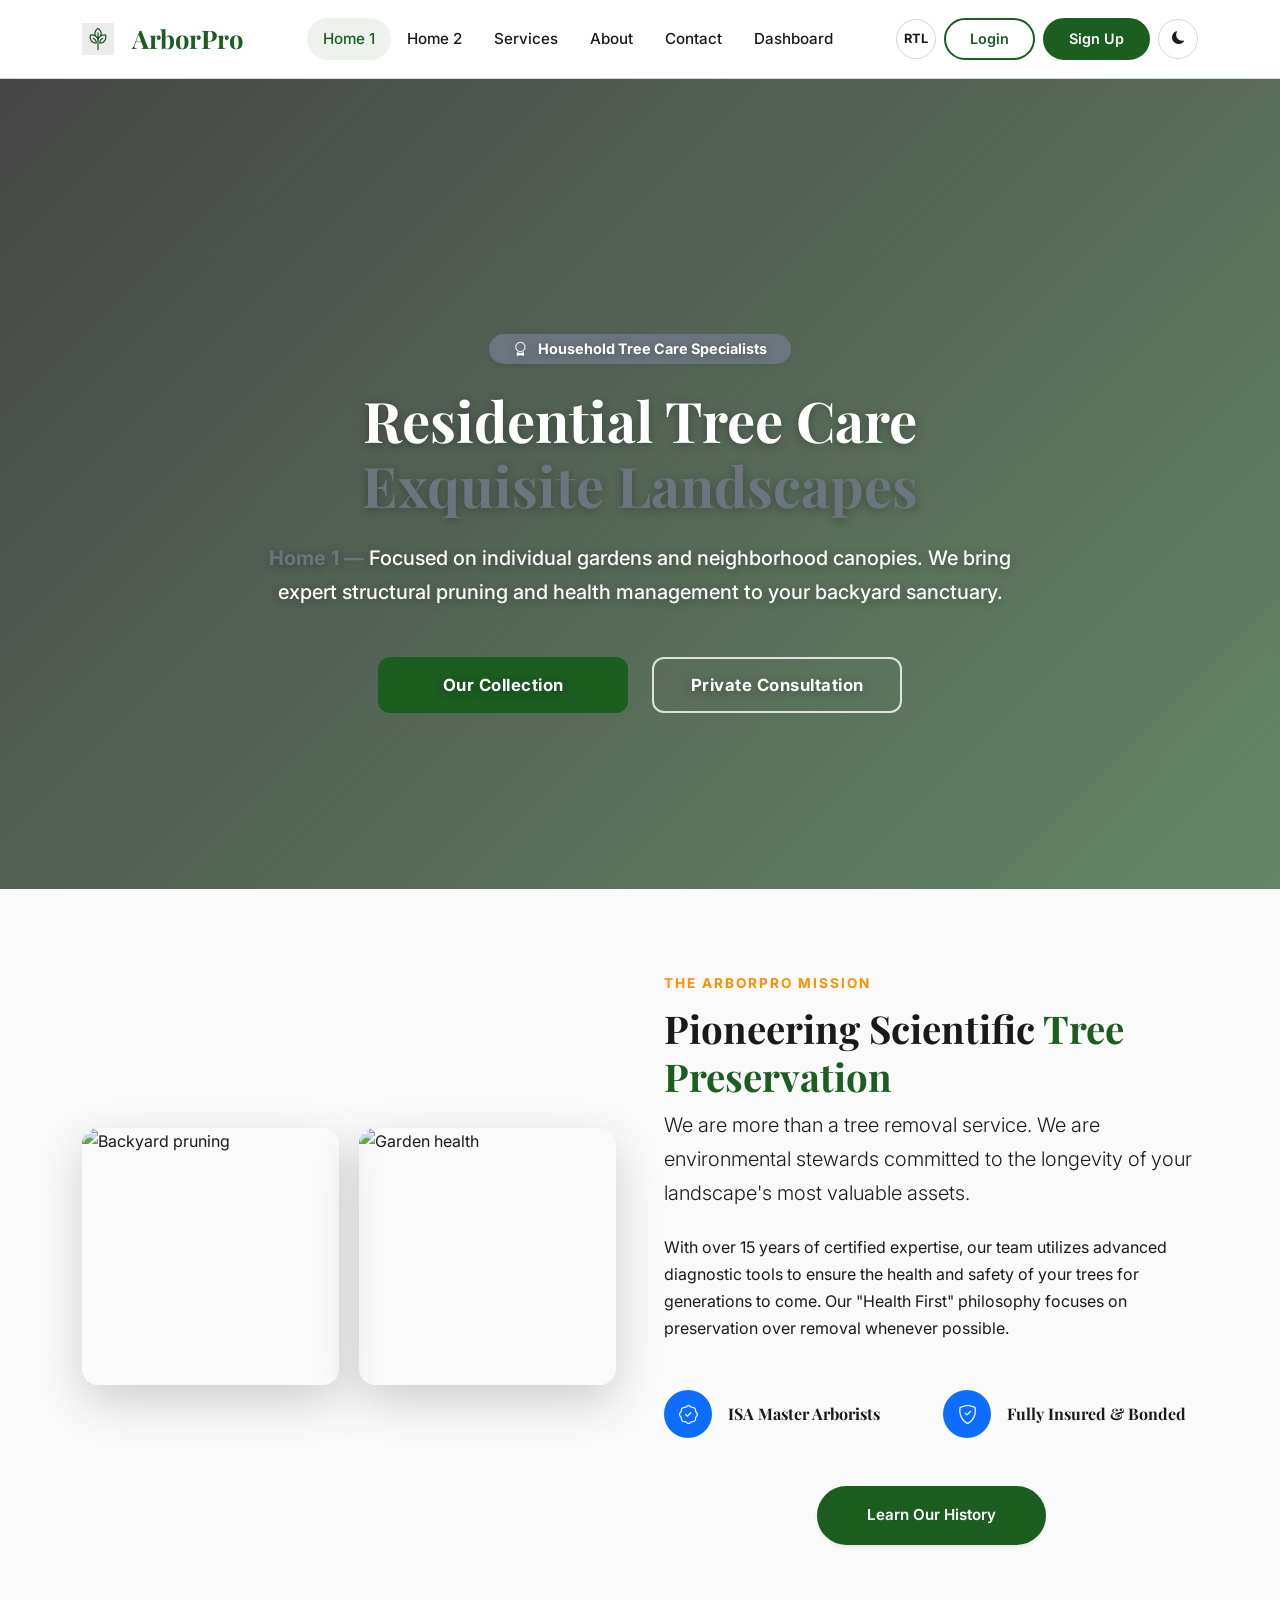
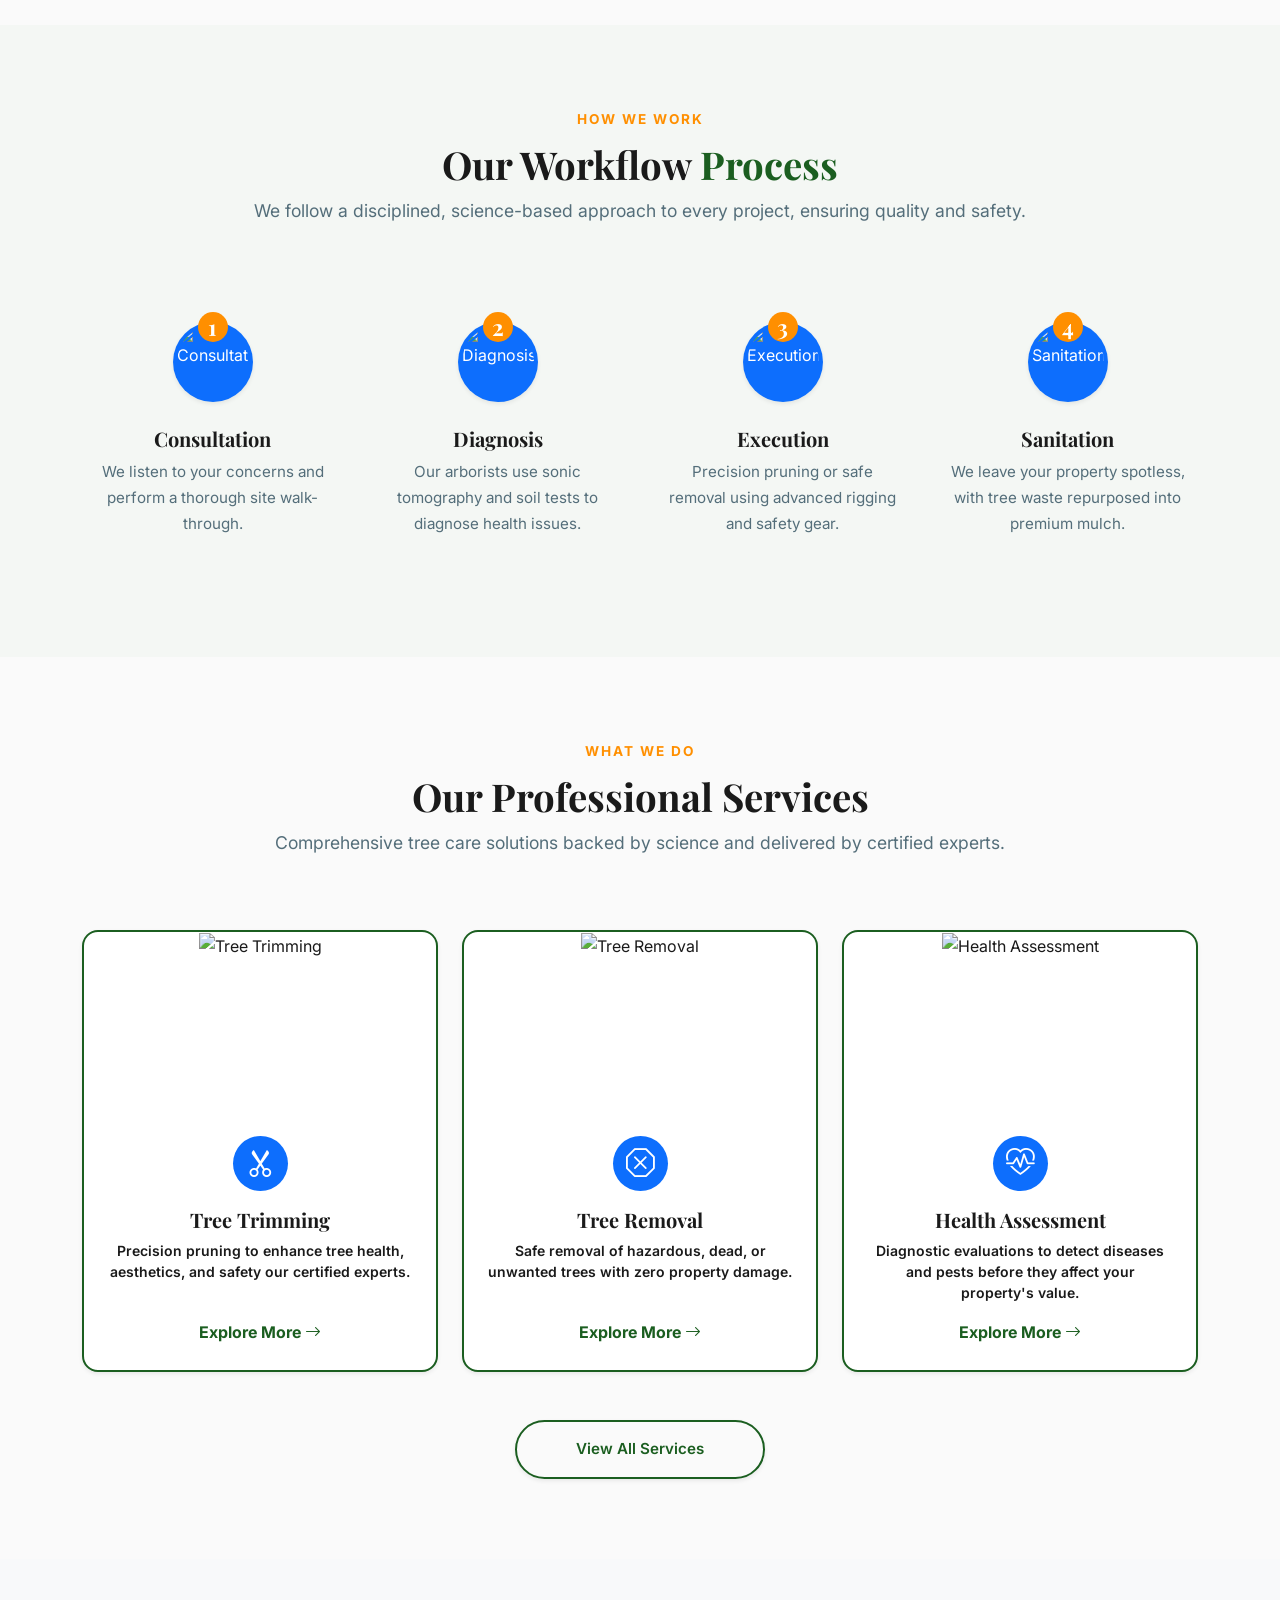
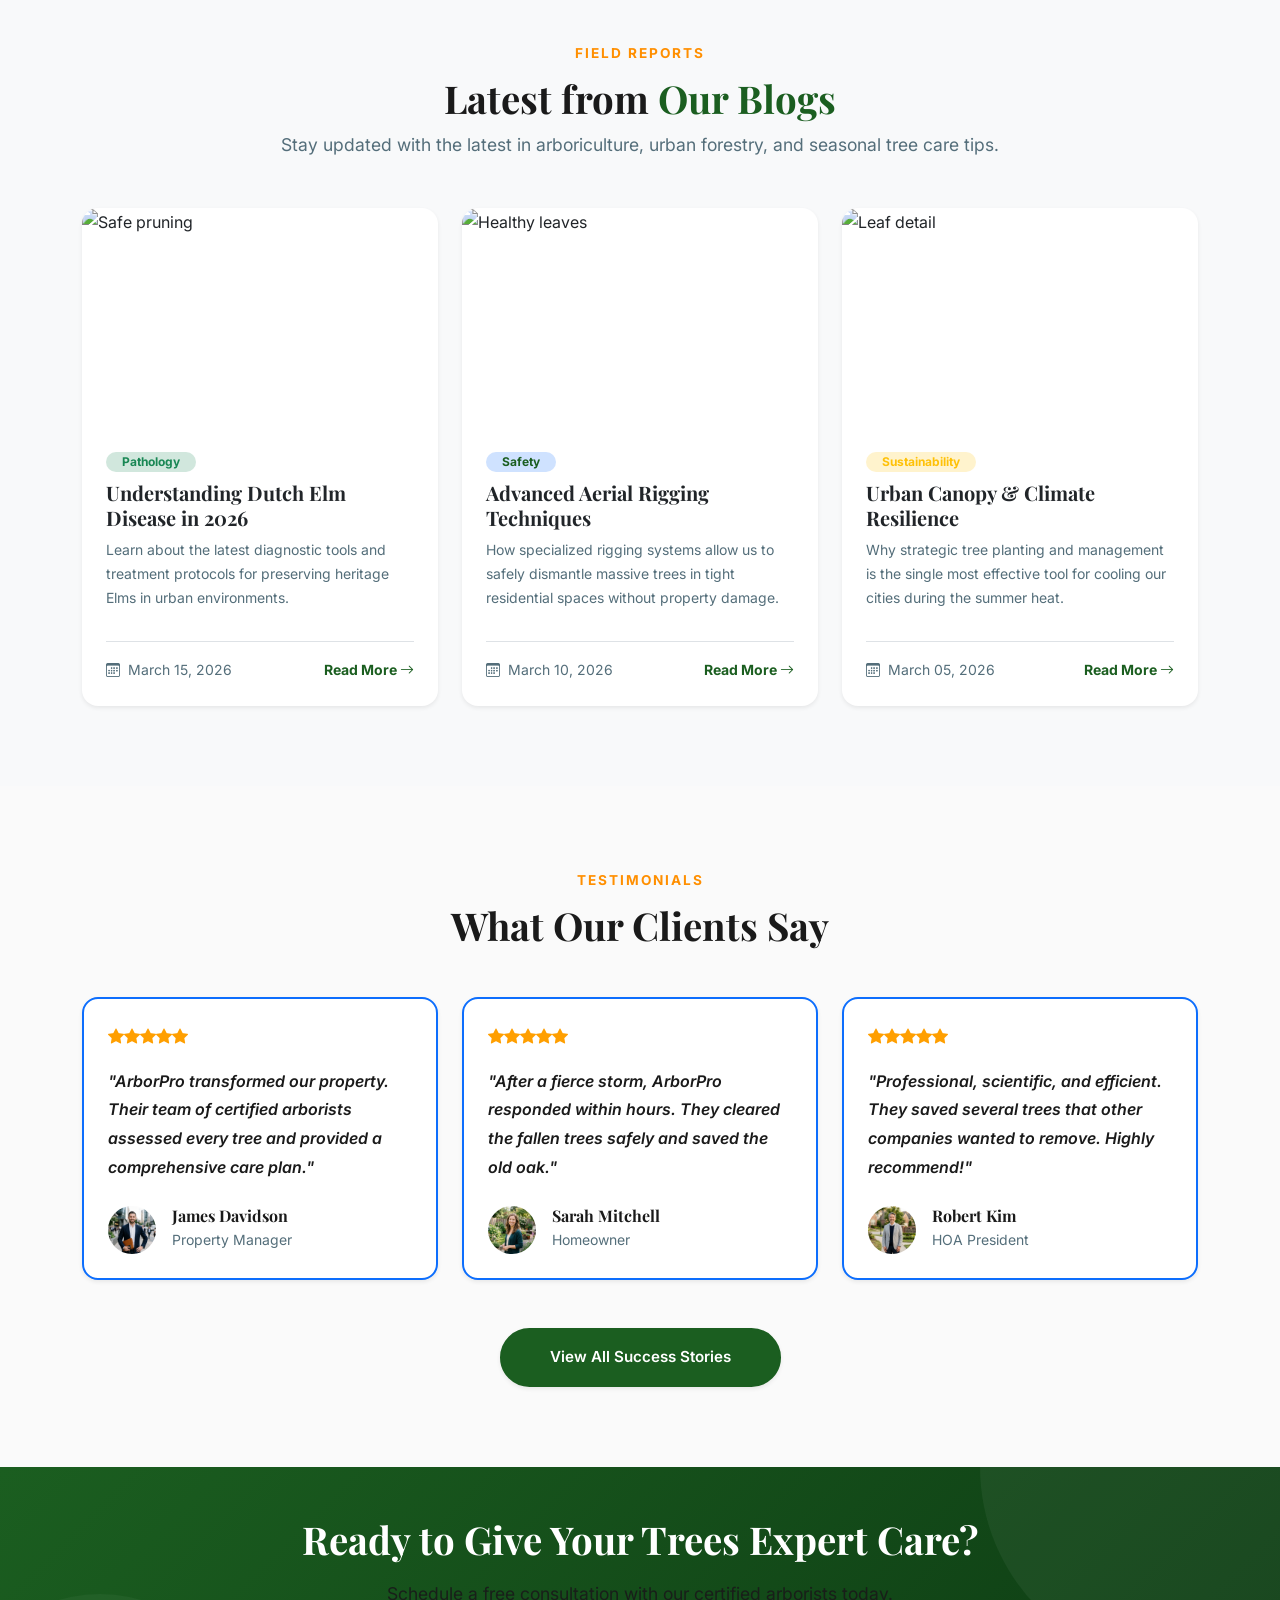
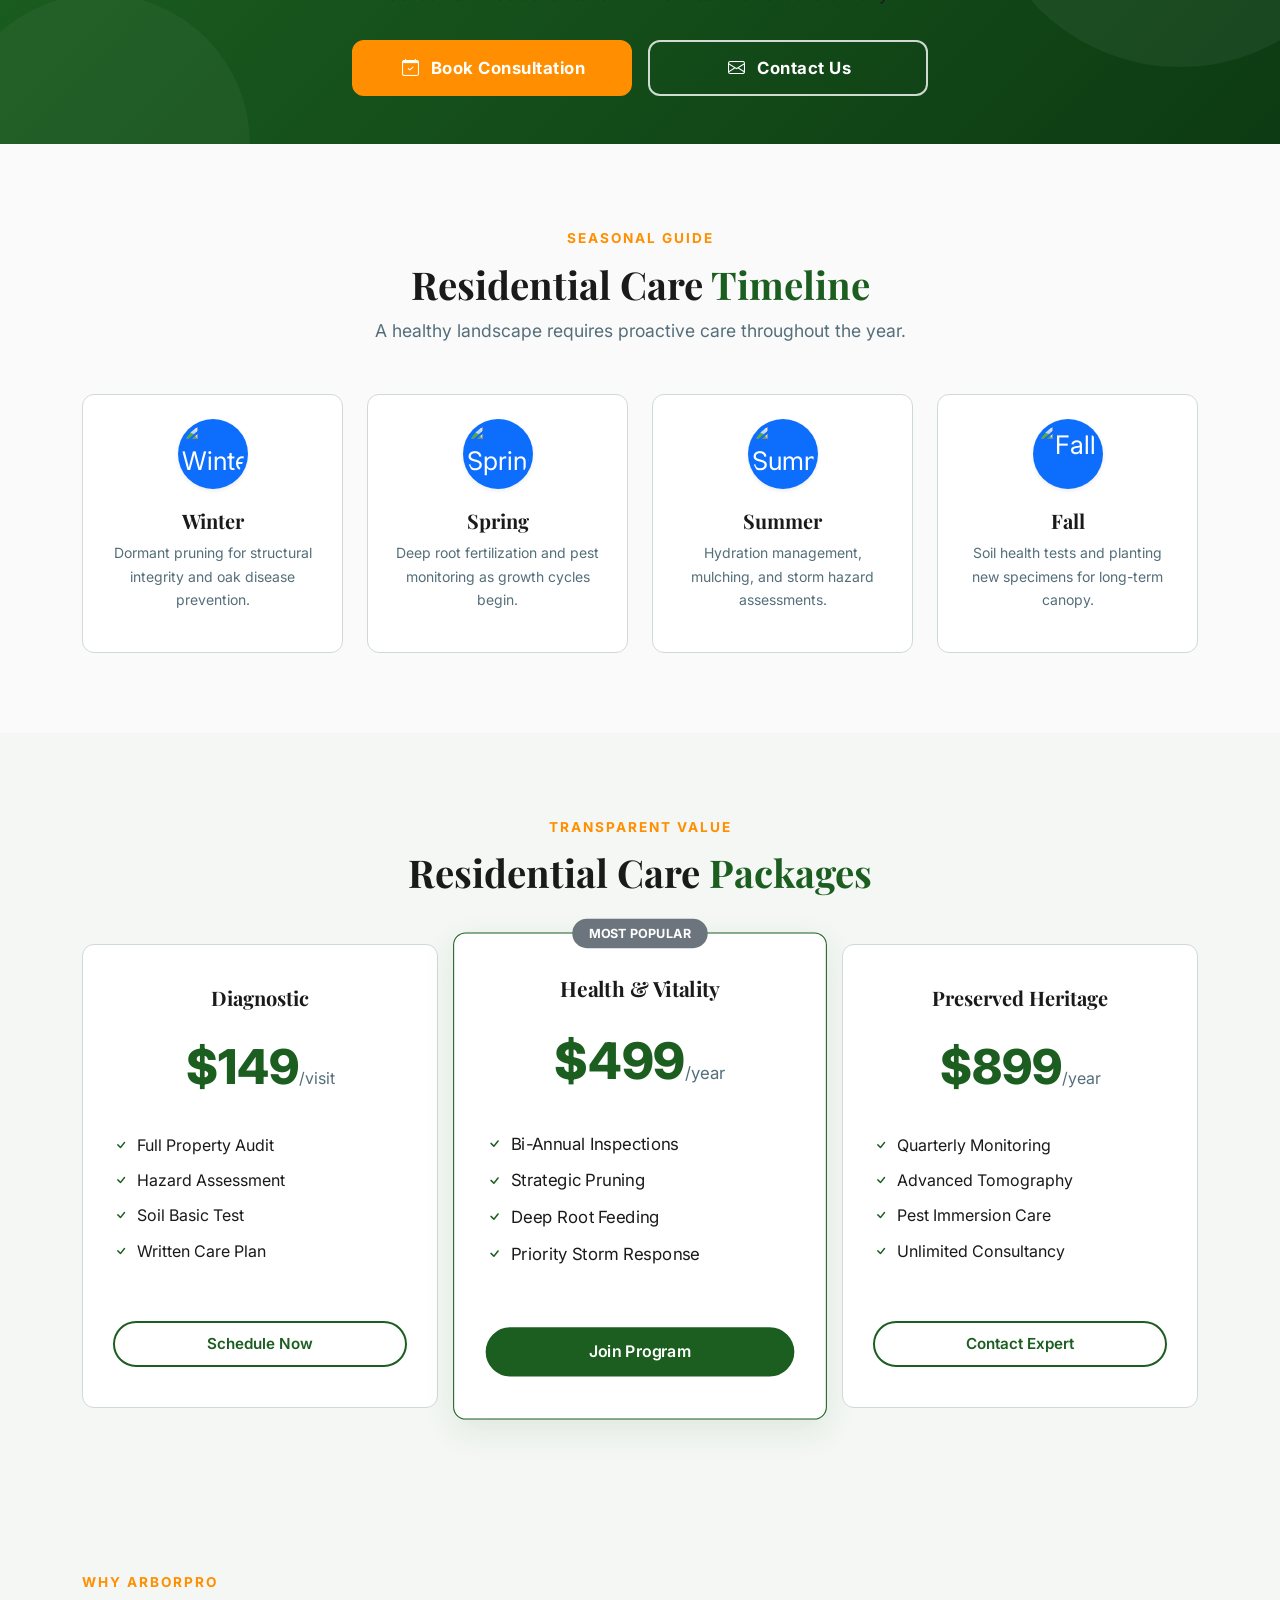
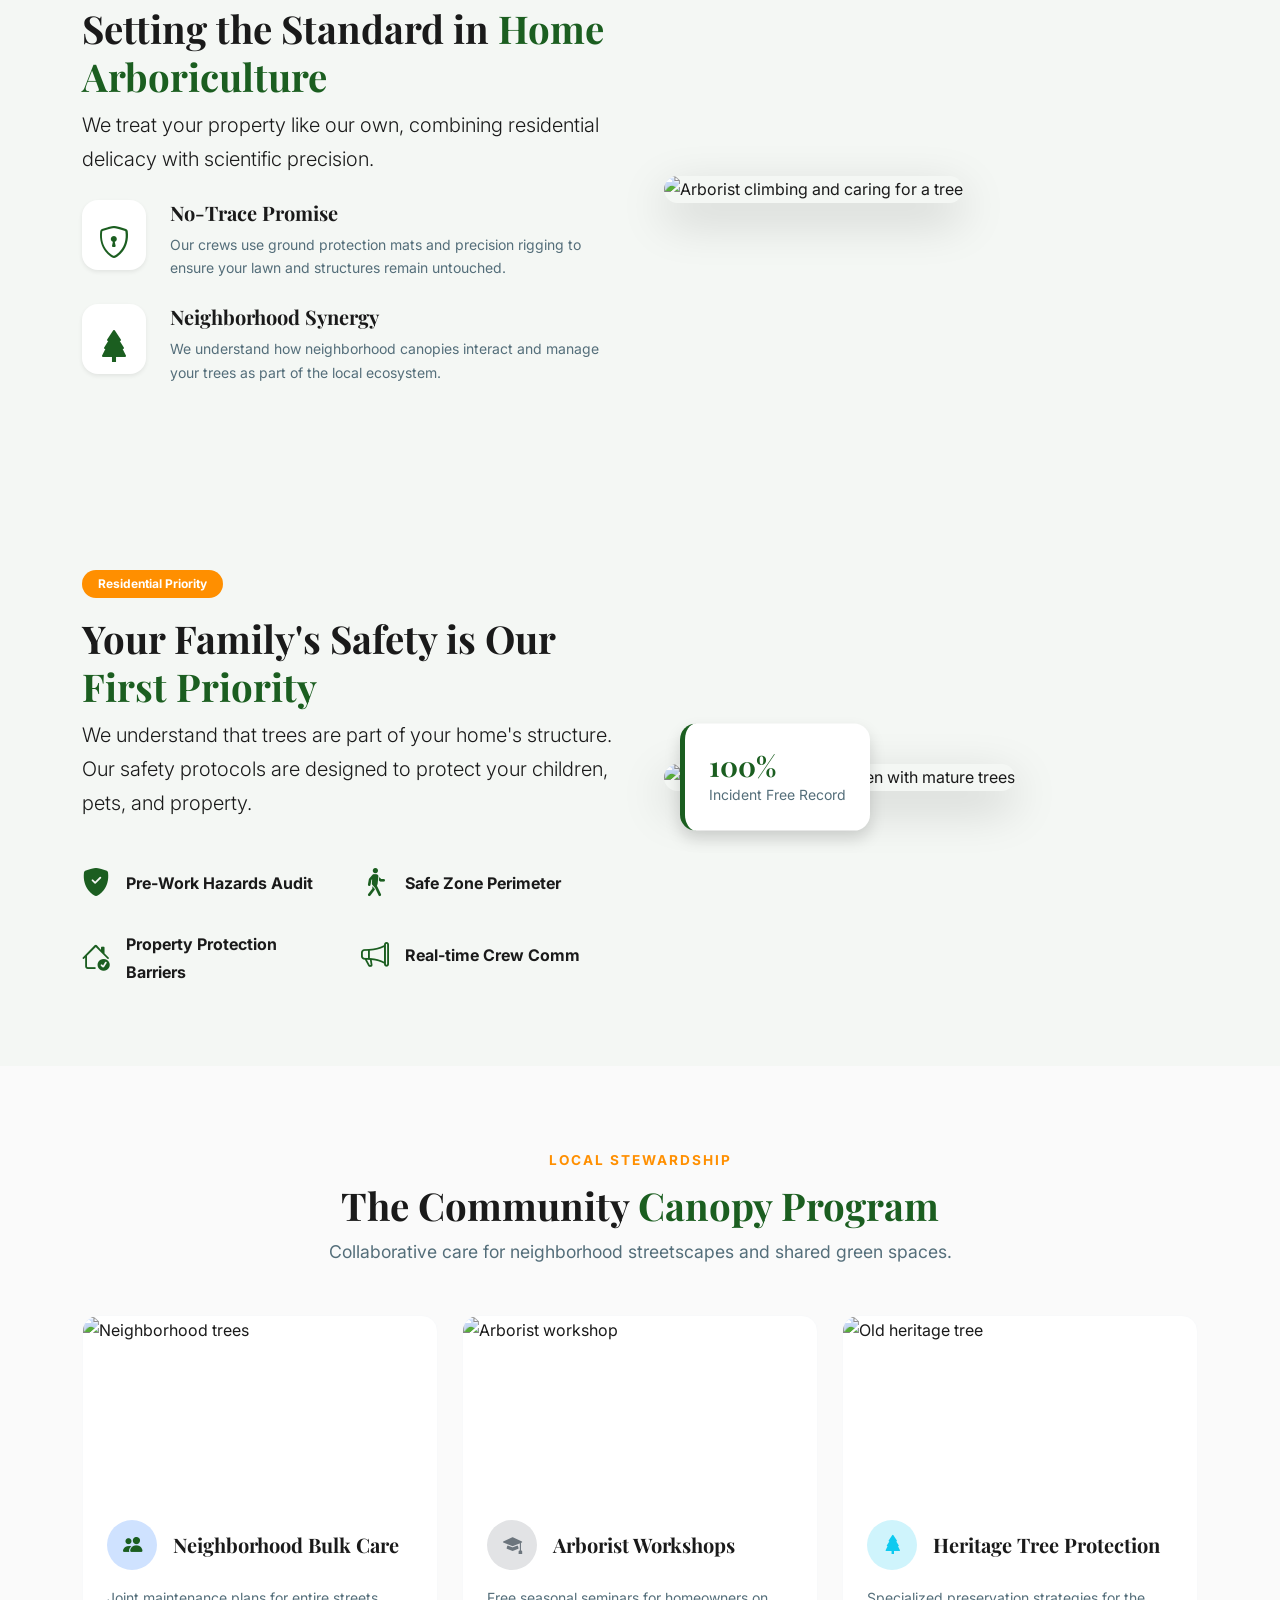
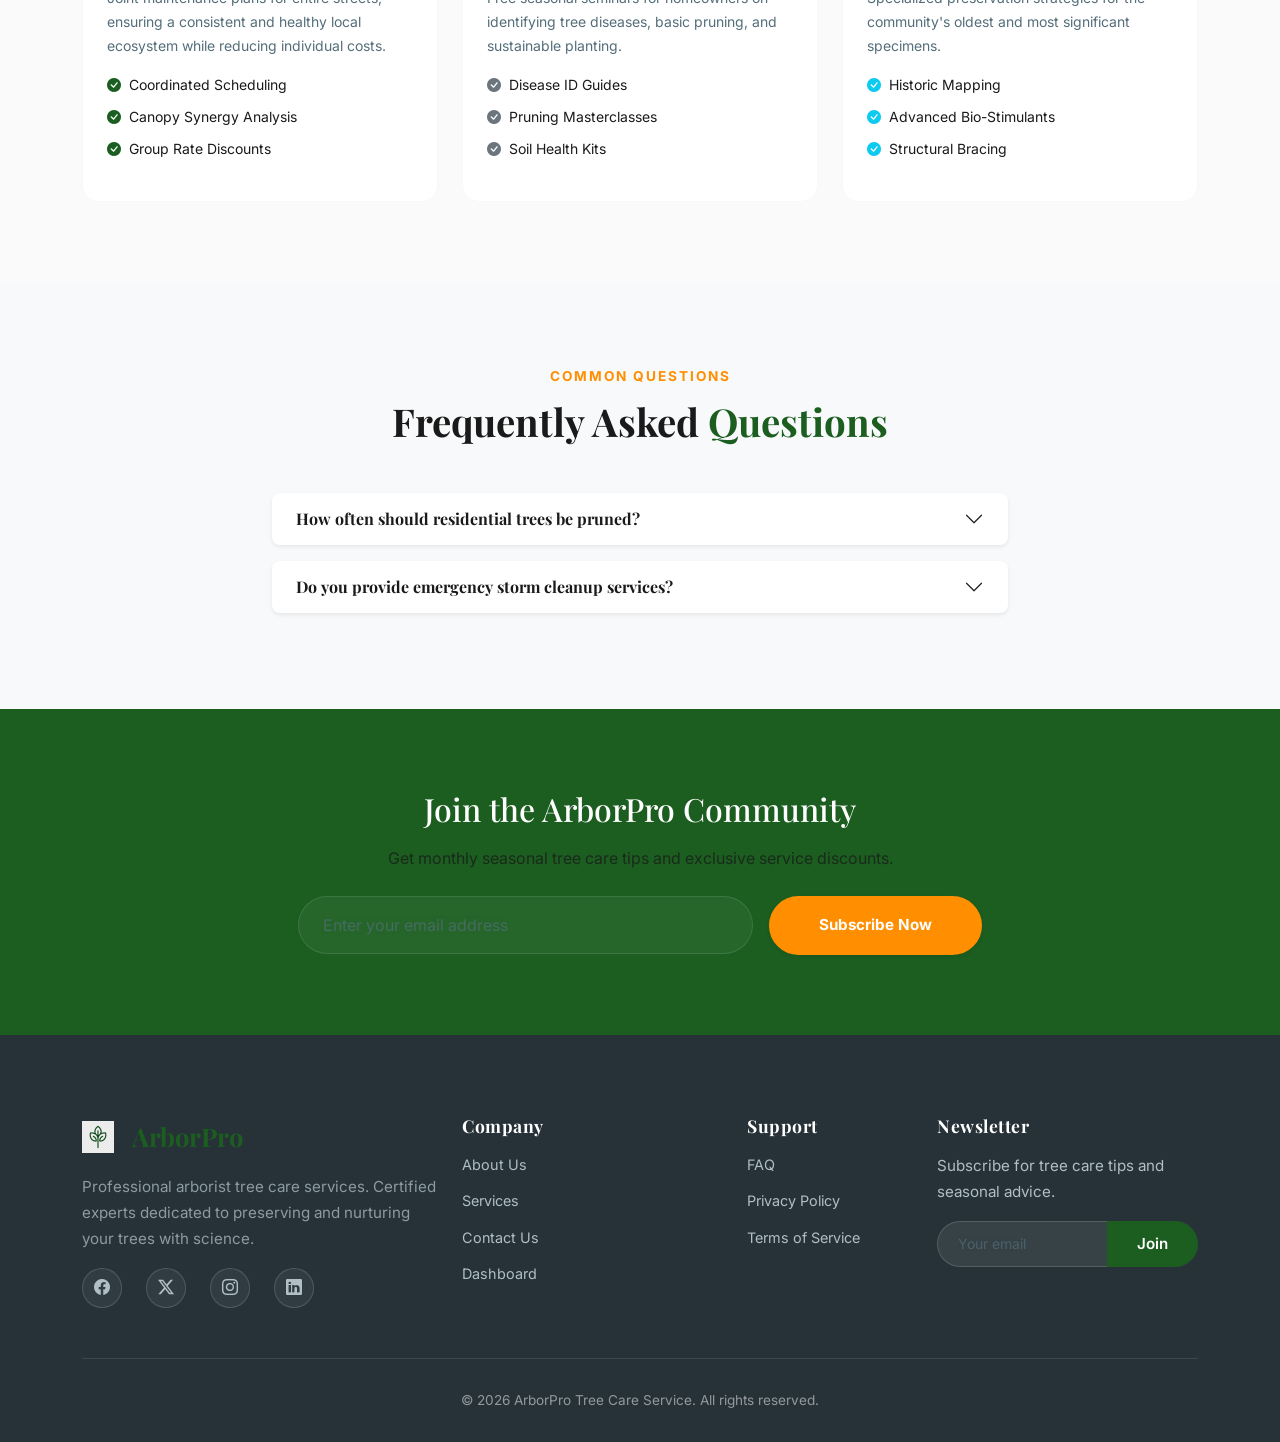
==== commit f1260052: "UI Updates: Remove obsolete cards from homepages and align pricing cards in services" ====
--- a/index.html
+++ b/index.html
@@ -112,10 +112,6 @@
           <div class="about-image-grid position-relative" style="display: grid; grid-template-columns: repeat(2, 1fr); gap: 20px;">
             <img src="https://images.unsplash.com/photo-1542273917363-3b1817f69a2d?fm=jpg&fit=crop&w=600&q=80" alt="Backyard pruning" class="img-fluid rounded-4 shadow-lg object-fit-cover" style="aspect-ratio: 1/1;">
             <img src="https://images.unsplash.com/photo-1598902108854-10e335adac99?fm=jpg&fit=crop&w=600&q=80" alt="Garden health" class="img-fluid rounded-4 shadow-lg object-fit-cover" style="aspect-ratio: 1/1;">
-            <div class="experience-badge bg-secondary-custom text-white p-4 rounded-4 shadow position-absolute bottom-0 start-0 mb-n3 ms-n3" style="z-index: 2;">
-              <span class="h2 fw-bold mb-0">15+</span><br>
-              <small class="text-uppercase fw-bold" style="font-size: 0.7rem; letter-spacing: 1px;">Years Success</small>
-            </div>
           </div>
         </div>
         <div class="col-lg-6 fade-in-up text-center text-lg-start">
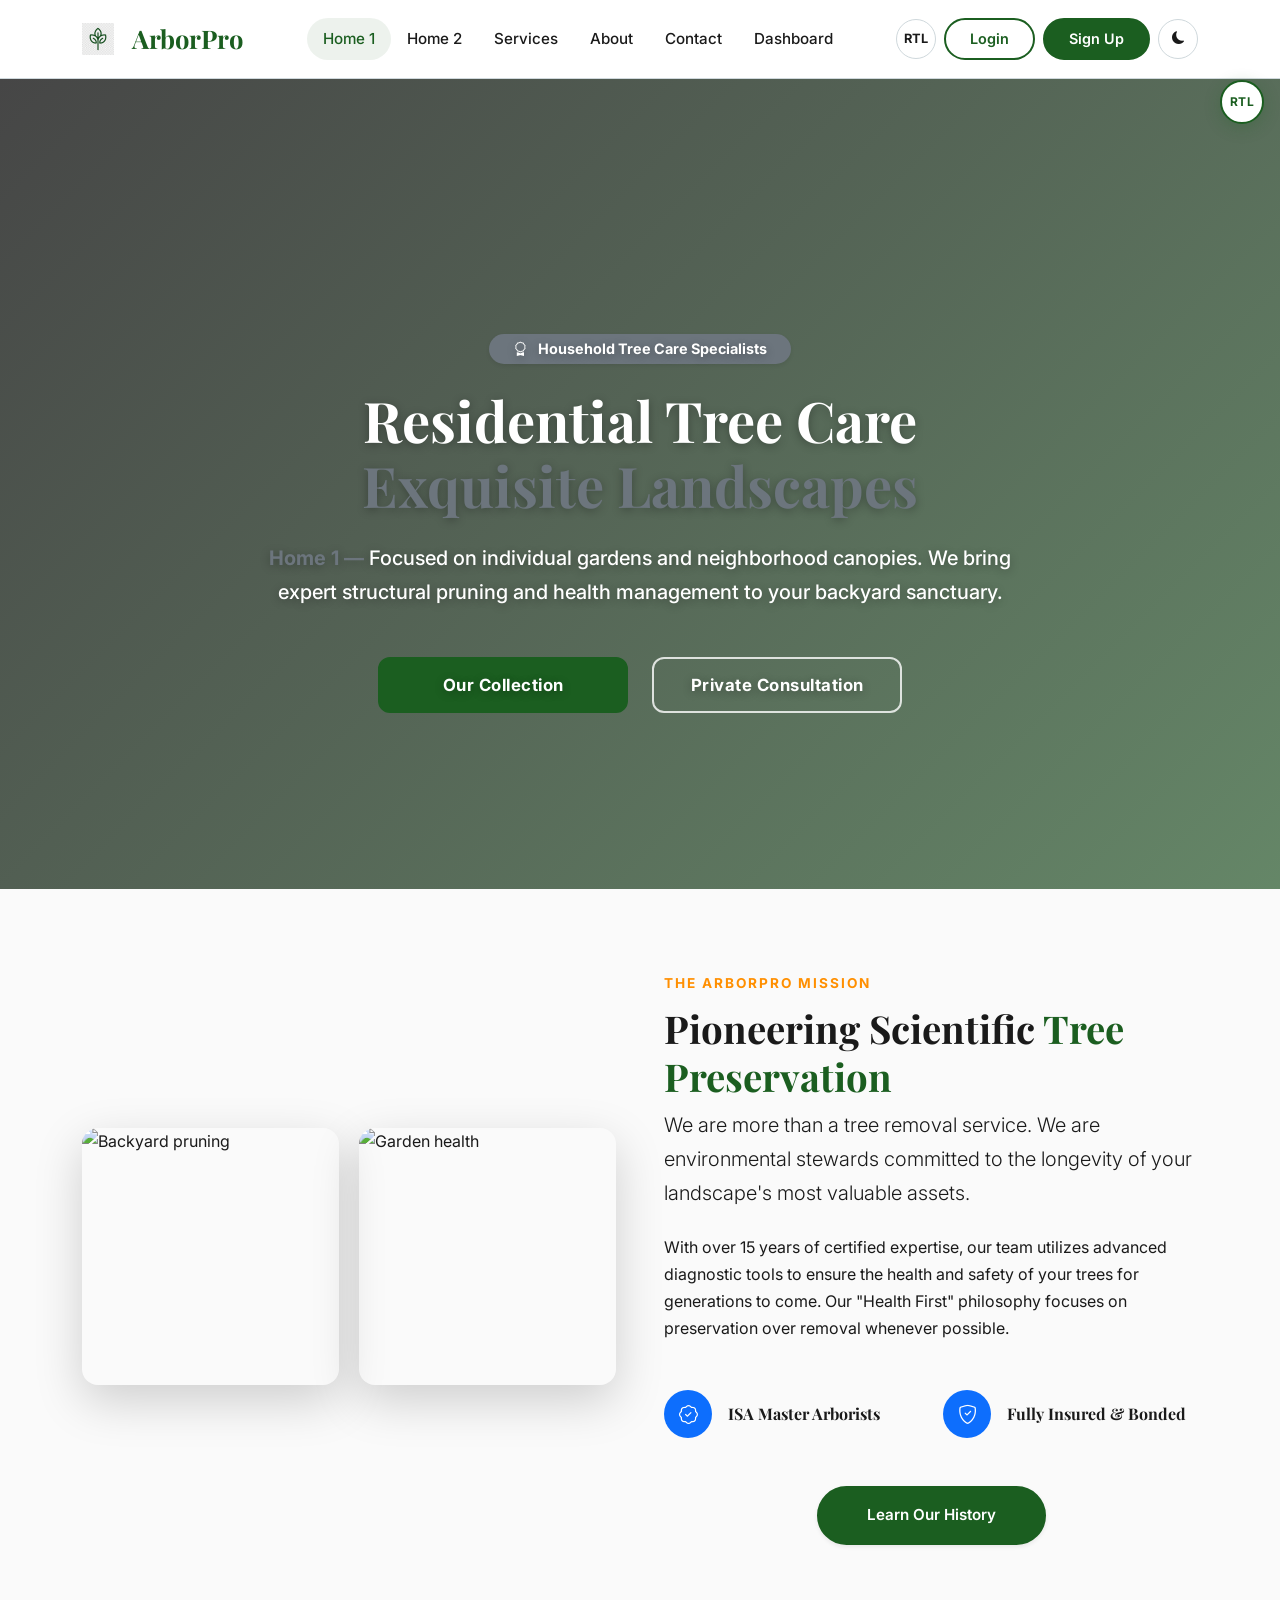
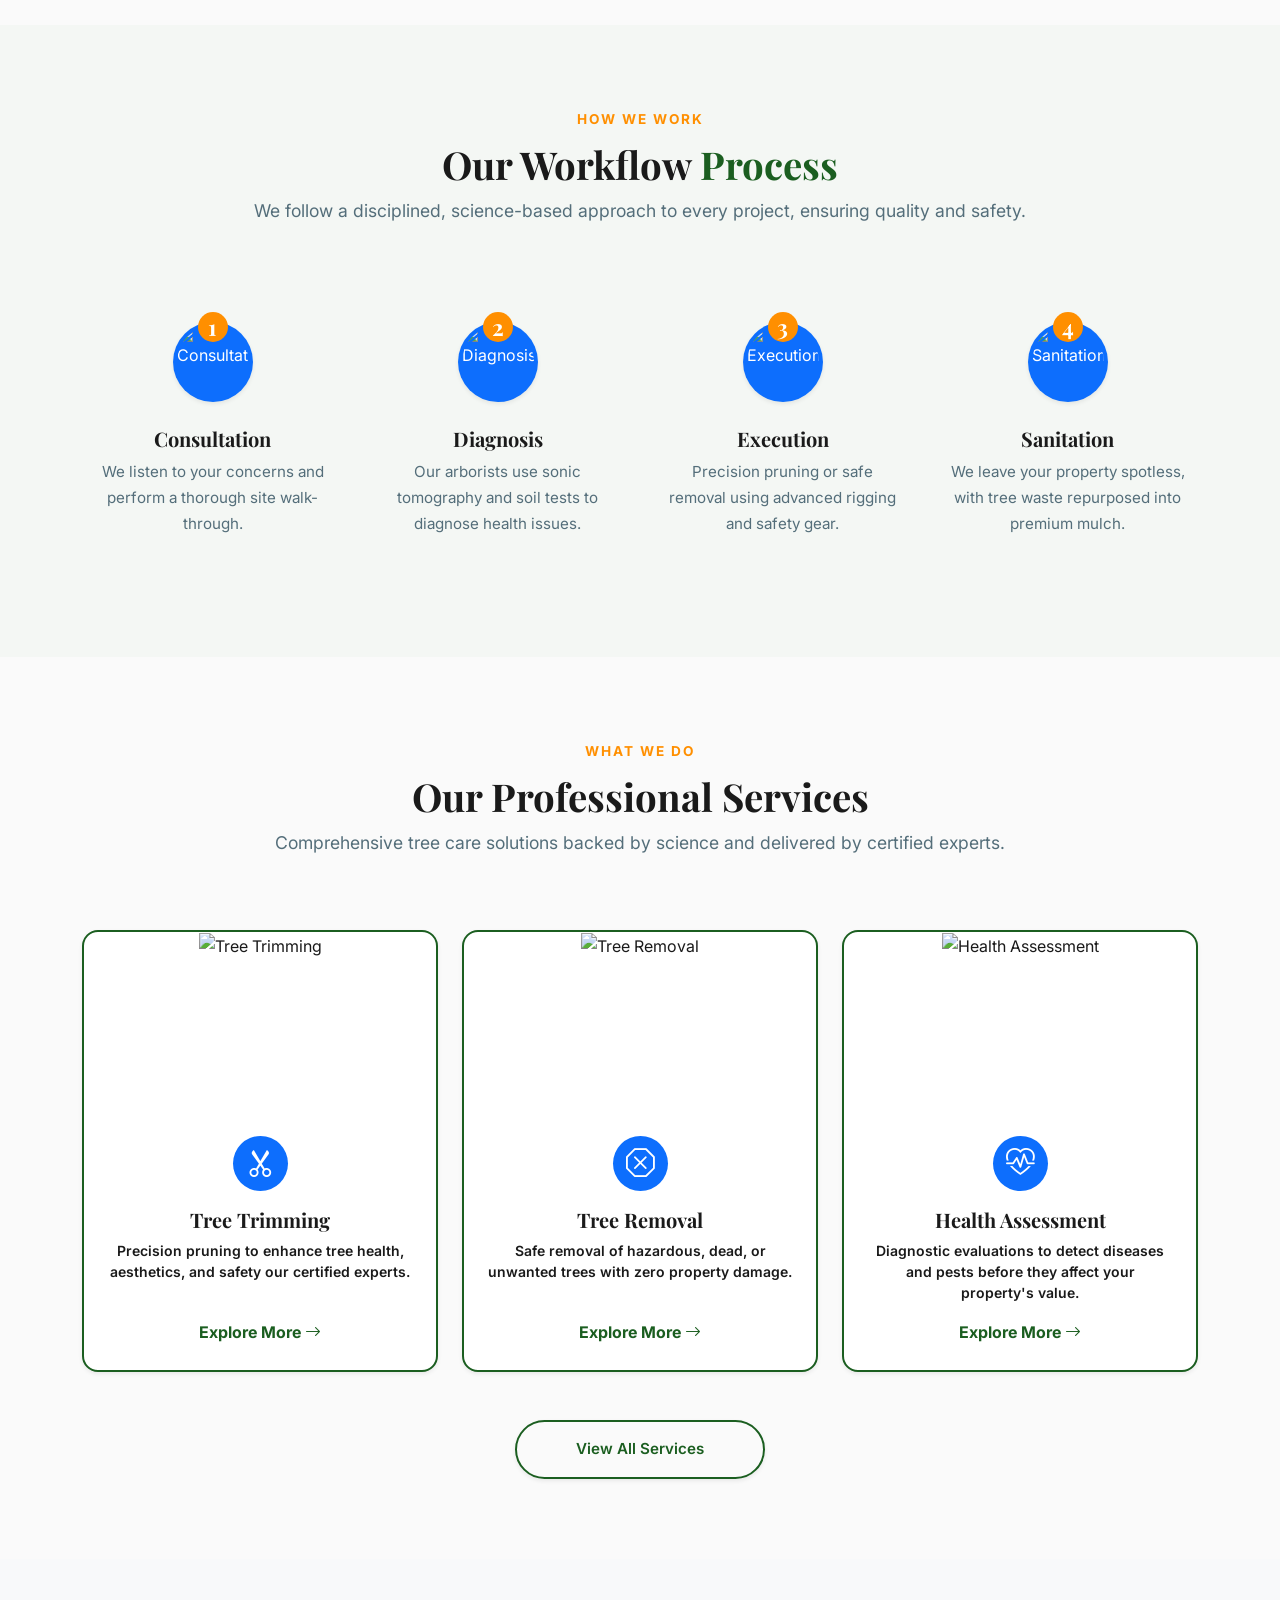
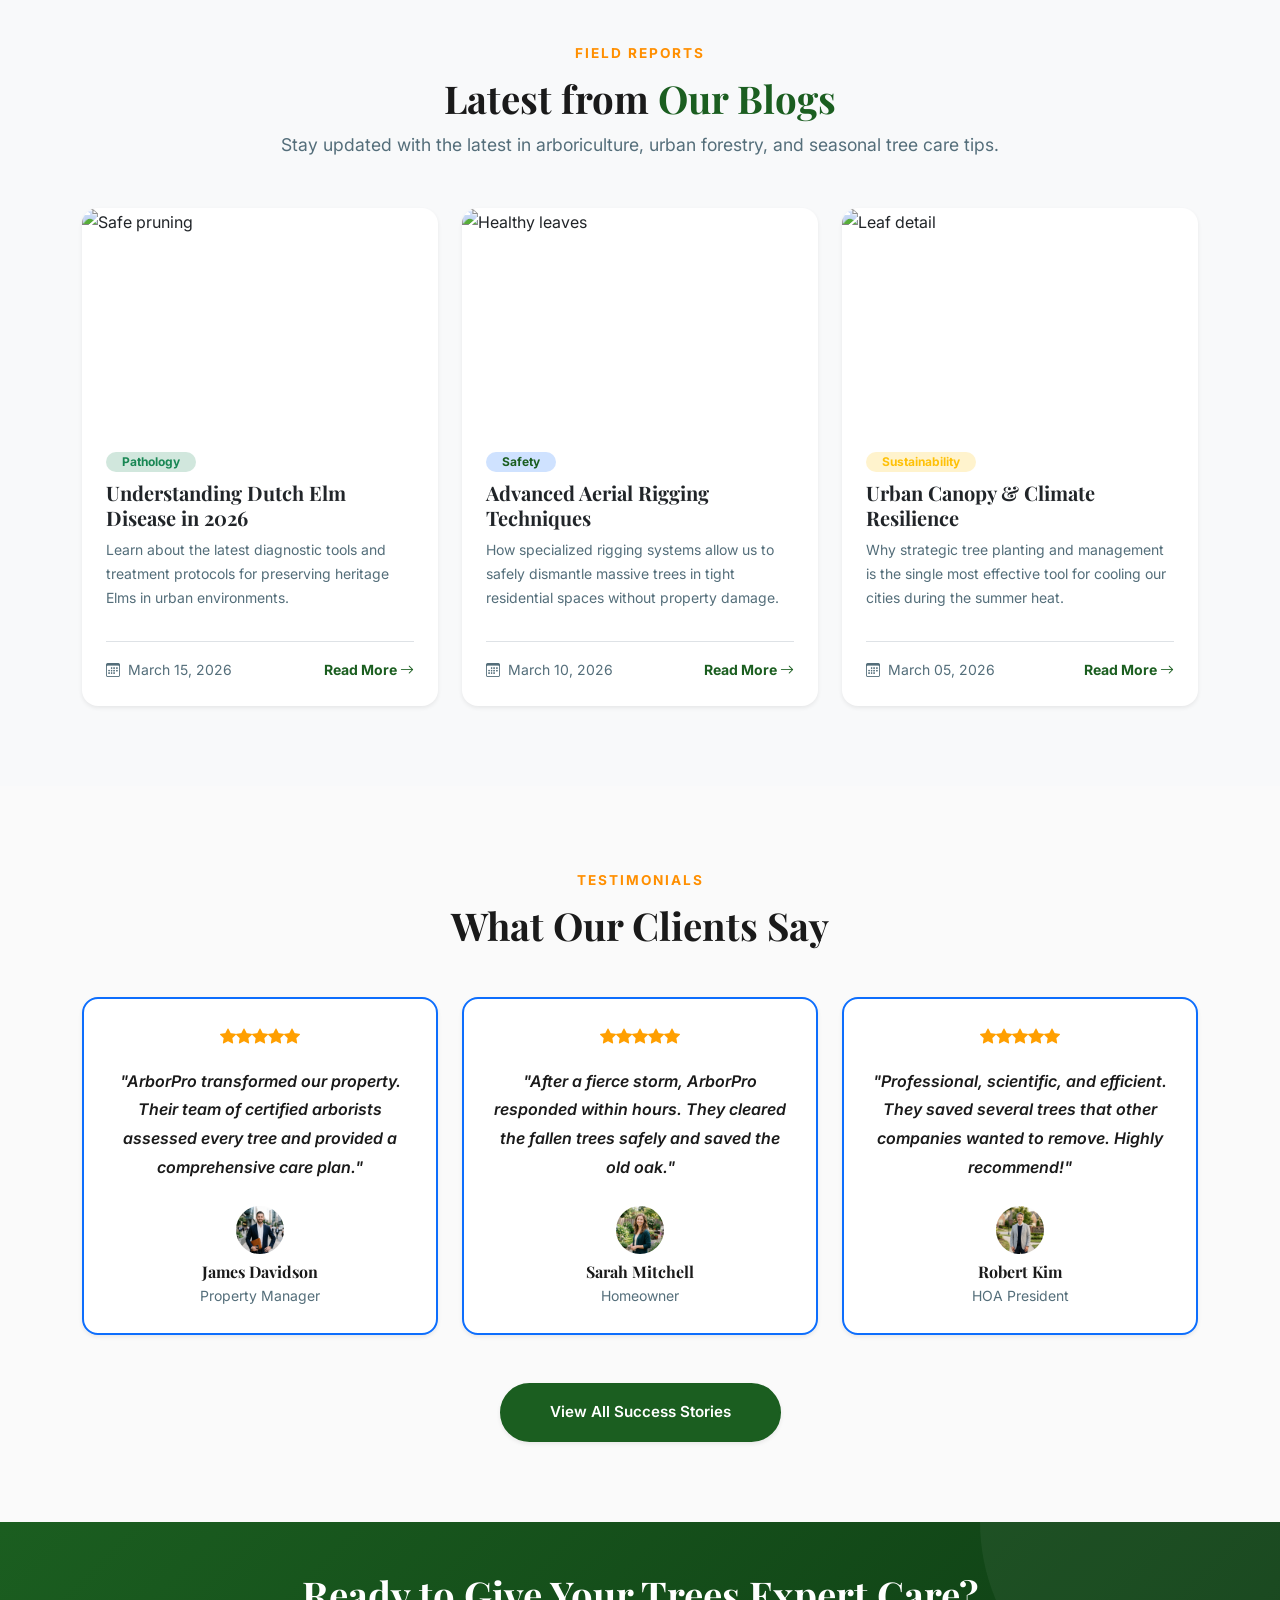
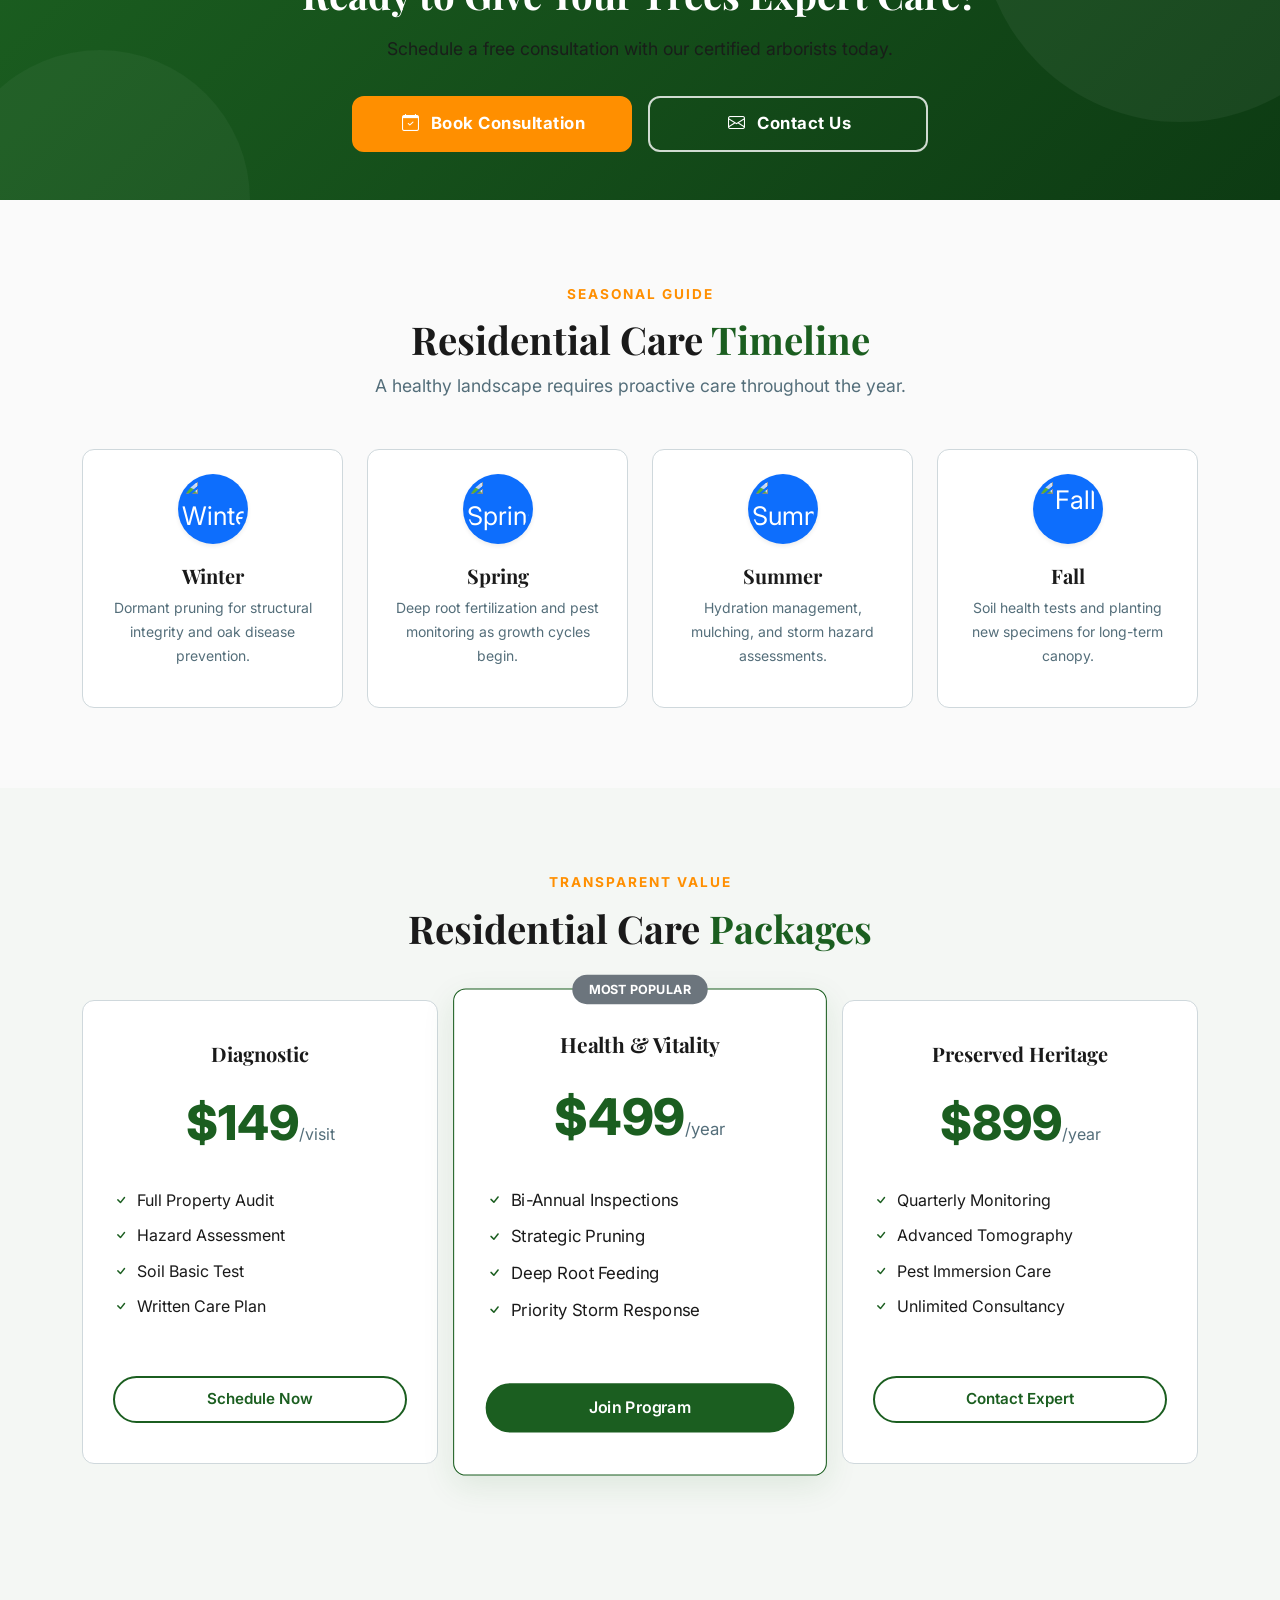
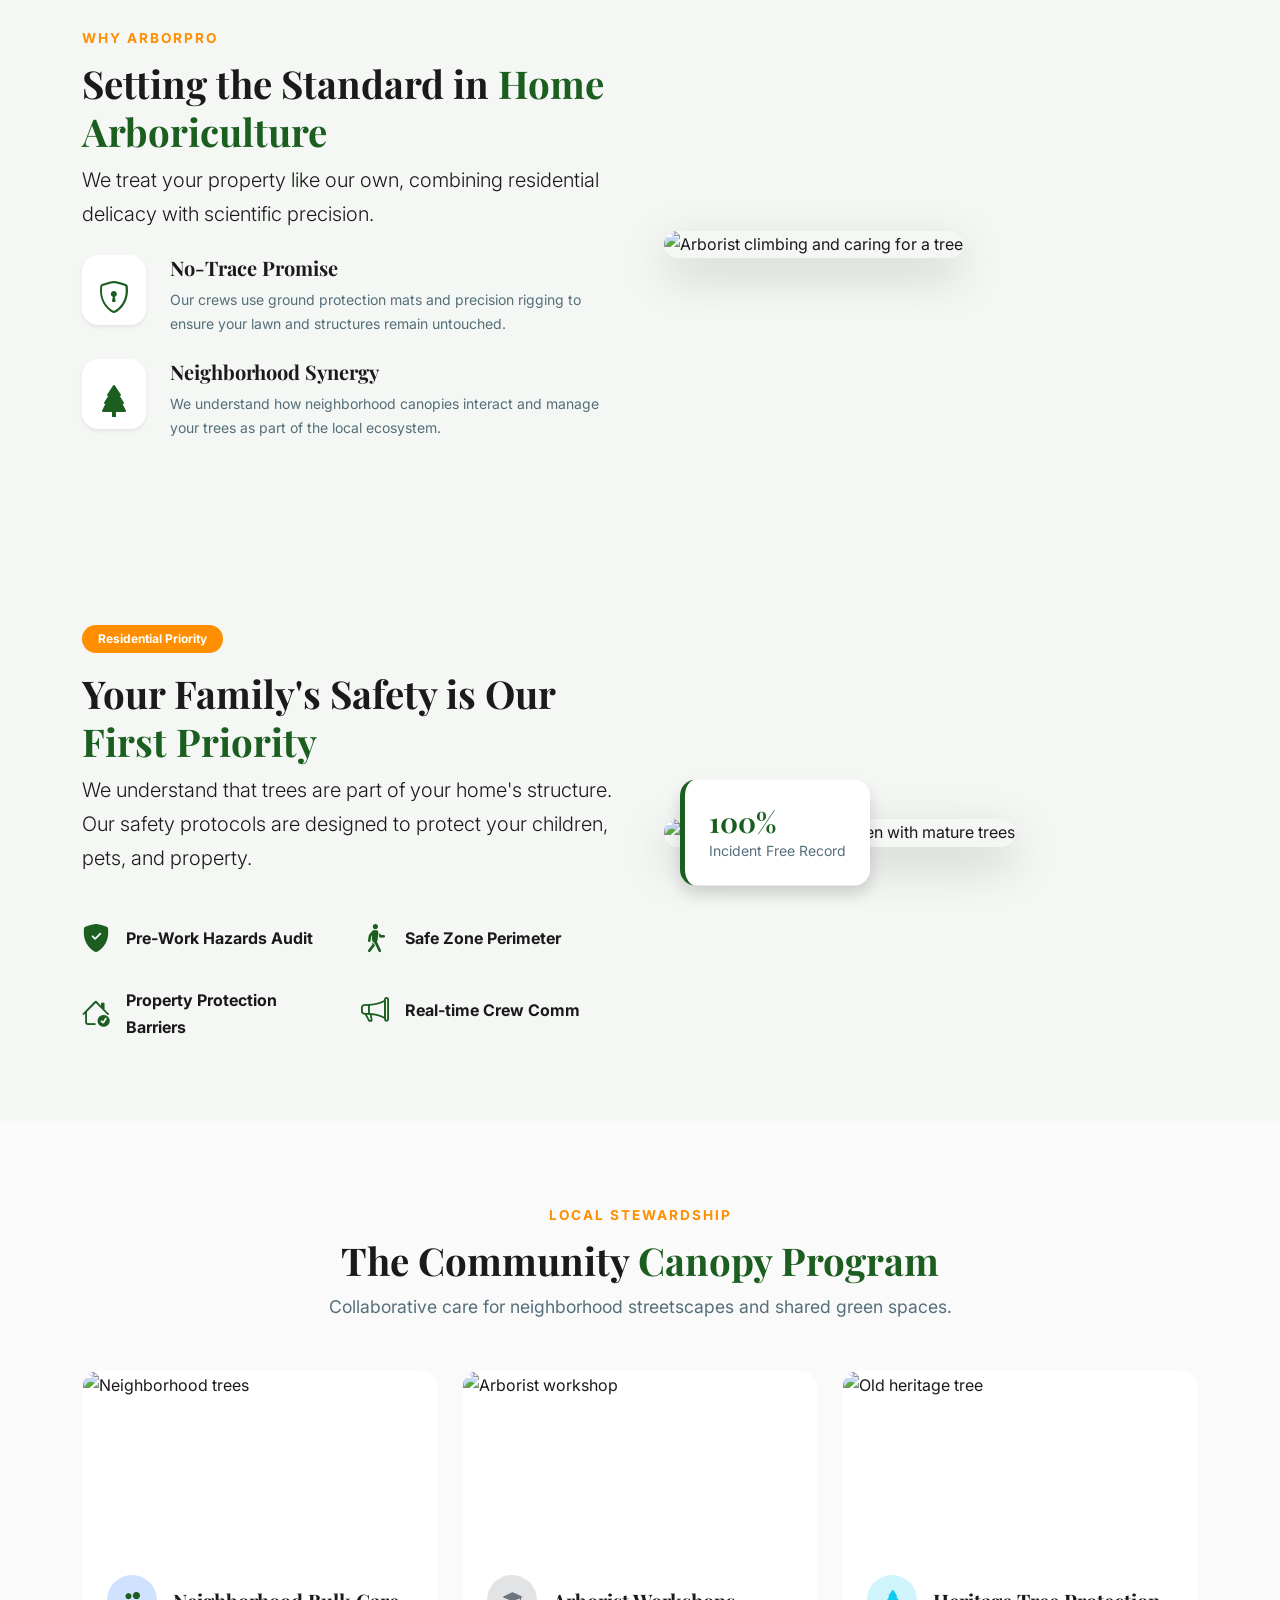
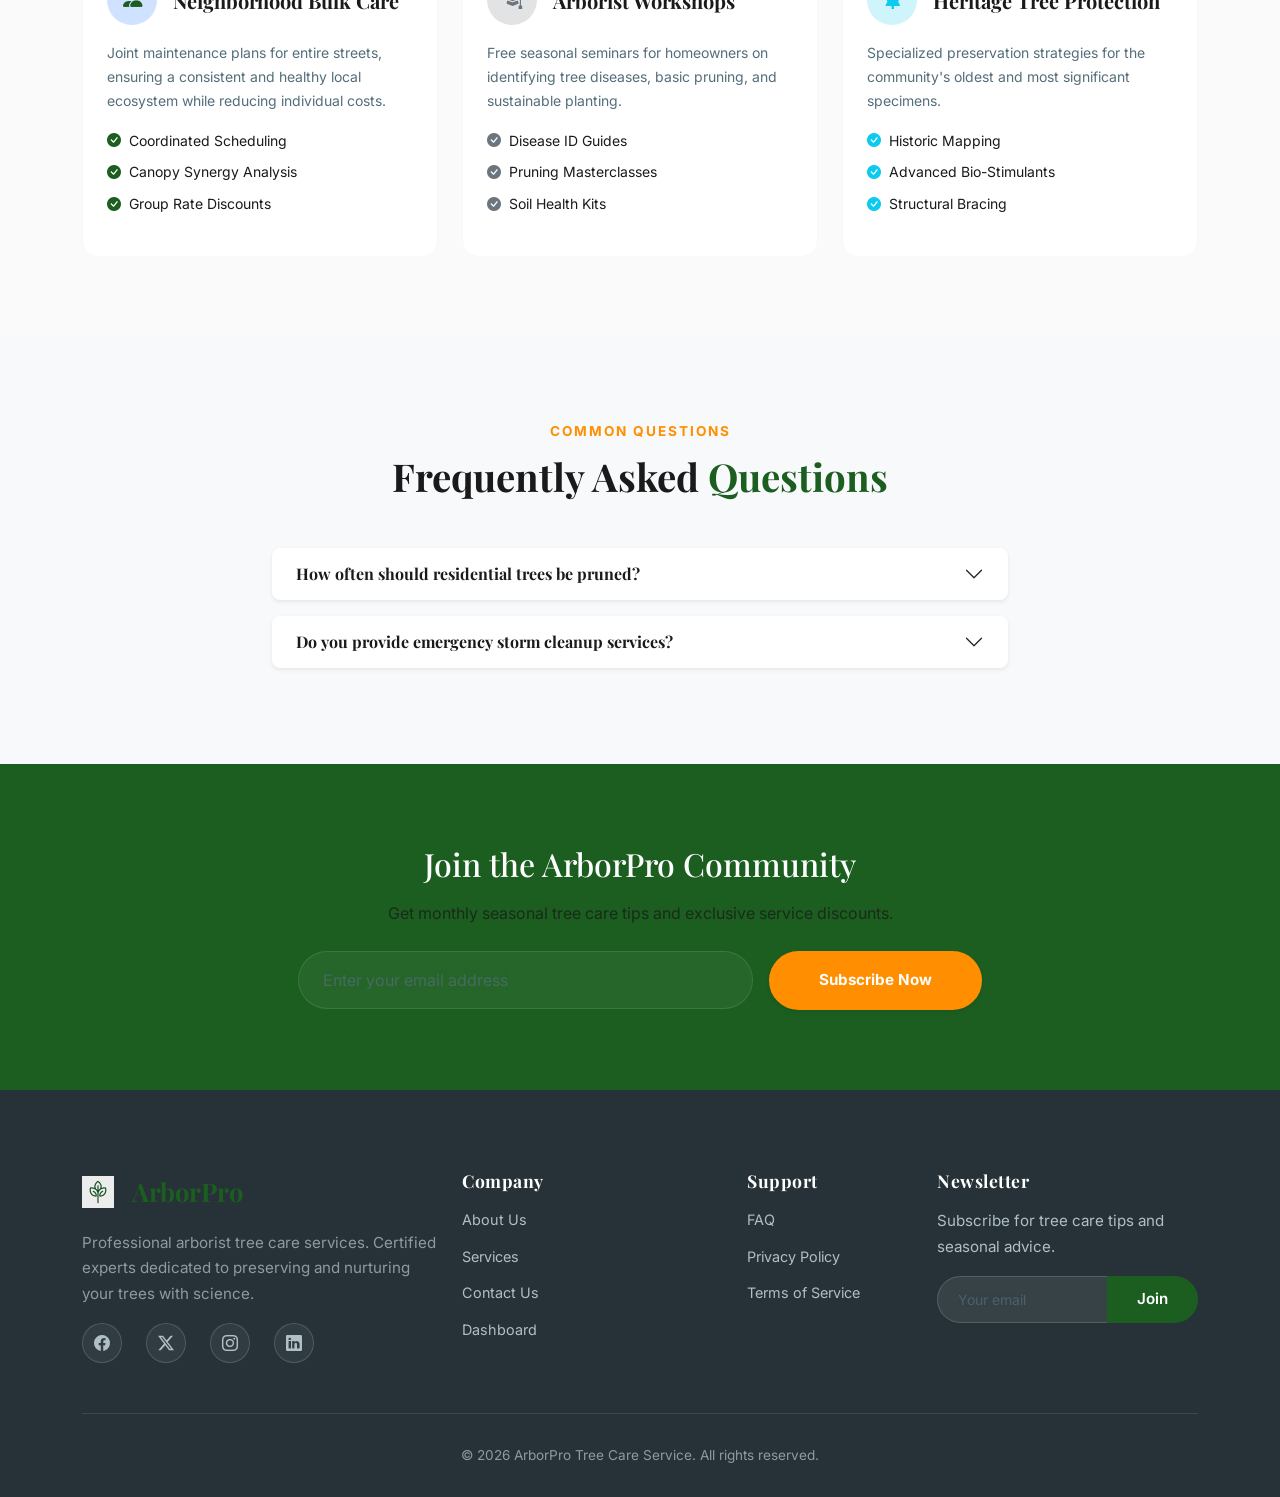
==== commit 40674414: "style: stack section cards vertically on mobile and tablet" ====
--- a/index.html
+++ b/index.html
@@ -20,18 +20,18 @@
 <body>
 
   <!-- ========== NAVBAR ========== -->
-  <nav class="navbar navbar-expand-lg navbar-custom sticky-top" id="mainNav">
+  <nav class="navbar navbar-expand-xl navbar-custom sticky-top" id="mainNav">
     <div class="container">
       <a class="navbar-brand" href="index.html">
         <img src="assets/img/favicon.png" alt="ArborPro Logo" class="brand-logo-img me-2"> ArborPro
       </a>
 
       <!-- Theme toggle (mobile) -->
-      <button class="theme-toggle d-lg-none ms-auto me-2" id="themeToggleMobile" aria-label="Toggle theme">
+      <button class="theme-toggle d-xl-none ms-auto me-2" id="themeToggleMobile" aria-label="Toggle theme">
         <i class="bi bi-moon-fill"></i>
       </button>
 
-      <button class="btn btn-outline-custom d-lg-none me-2 p-0 d-flex align-items-center justify-content-center" id="rtlToggleMobileMain" aria-label="Toggle RTL" style="width:40px; height:40px; border-radius:50%; font-size:0.75rem; font-weight:700;">RTL</button>
+      <button class="btn btn-outline-custom d-xl-none me-2 p-0 d-flex align-items-center justify-content-center" id="rtlToggleMobileMain" aria-label="Toggle RTL" style="width:40px; height:40px; border-radius:50%; font-size:0.75rem; font-weight:700;">RTL</button>
 
       <button class="navbar-toggler border-0" type="button" data-bs-toggle="offcanvas" data-bs-target="#mobileMenu" aria-label="Toggle navigation">
         <i class="bi bi-list fs-4"></i>
@@ -47,7 +47,7 @@
           <li class="nav-item"><a class="nav-link" href="dashboard.html" data-page="dashboard.html">Dashboard</a></li>
         </ul>
         <div class="d-flex align-items-center gap-2">
-          <button class="btn btn-outline-custom d-none d-lg-flex" id="rtlToggle" aria-label="Toggle RTL">RTL</button>
+          <button class="btn btn-outline-custom d-none d-xl-flex" id="rtlToggle" aria-label="Toggle RTL">RTL</button>
           <a href="login.html" class="btn btn-login">Login</a>
           <a href="signup.html" class="btn btn-signup">Sign Up</a>
           <button class="theme-toggle" id="themeToggle" aria-label="Toggle theme">
@@ -209,7 +209,7 @@
         <p class="section-subtitle">Comprehensive tree care solutions backed by science and delivered by certified experts.</p>
       </div>
       <div class="row g-4 mt-2">
-        <div class="col-md-6 col-lg-4 fade-in-up">
+        <div class="col-lg-4 fade-in-up">
           <div class="icon-card text-center d-flex flex-column h-100 shadow-sm rounded-4 overflow-hidden p-0" style="background:var(--surface); border: 2px solid var(--primary); color: var(--text);">
             <div style="height: 180px; overflow: hidden;">
               <img src="https://images.unsplash.com/photo-1542273917363-3b1817f69a2d?fm=jpg&fit=crop&w=800&q=80" alt="Tree Trimming" class="w-100 h-100 object-fit-cover">
@@ -224,7 +224,7 @@
             </div>
           </div>
         </div>
-        <div class="col-md-6 col-lg-4 fade-in-up">
+        <div class="col-lg-4 fade-in-up">
           <div class="icon-card text-center d-flex flex-column h-100 shadow-sm rounded-4 overflow-hidden p-0" style="background:var(--surface); border: 2px solid var(--primary); color: var(--text);">
             <div style="height: 180px; overflow: hidden;">
               <img src="https://images.unsplash.com/photo-1598902108854-10e335adac99?fm=jpg&fit=crop&w=800&q=80" alt="Tree Removal" class="w-100 h-100 object-fit-cover">
@@ -239,7 +239,7 @@
             </div>
           </div>
         </div>
-        <div class="col-md-6 col-lg-4 fade-in-up">
+        <div class="col-lg-4 fade-in-up">
           <div class="icon-card text-center d-flex flex-column h-100 shadow-sm rounded-4 overflow-hidden p-0" style="background:var(--surface); border: 2px solid var(--primary); color: var(--text);">
             <div style="height: 180px; overflow: hidden;">
               <img src="https://images.unsplash.com/photo-1473448912268-2022ce9509d8?fm=jpg&fit=crop&w=800&q=80" alt="Health Assessment" class="w-100 h-100 object-fit-cover">
@@ -330,11 +330,11 @@
         <h2 class="section-title mt-2">What Our Clients Say</h2>
       </div>
       <div class="row g-4">
-        <div class="col-md-6 col-lg-4 fade-in-up">
+        <div class="col-lg-4 fade-in-up">
           <div class="testimonial-card p-4 border-2 border-primary rounded-4 shadow-sm h-100 bg-white">
-            <div class="stars mb-3" style="color:#FF9F00;"><i class="bi bi-star-fill"></i><i class="bi bi-star-fill"></i><i class="bi bi-star-fill"></i><i class="bi bi-star-fill"></i><i class="bi bi-star-fill"></i></div>
+            <div class="stars mb-3 text-center" style="color:#FF9F00;"><i class="bi bi-star-fill"></i><i class="bi bi-star-fill"></i><i class="bi bi-star-fill"></i><i class="bi bi-star-fill"></i><i class="bi bi-star-fill"></i></div>
             <p class="quote mb-4 text-dark opacity-100 fw-semibold">"ArborPro transformed our property. Their team of certified arborists assessed every tree and provided a comprehensive care plan."</p>
-            <div class="d-flex align-items-center gap-3">
+            <div class="d-flex flex-column align-items-center gap-2 text-center">
               <div class="client-avatar overflow-hidden">
                 <img src="assets/img/james_davidson.png" alt="James Davidson" class="w-100 h-100 object-fit-cover">
               </div>
@@ -342,11 +342,11 @@
             </div>
           </div>
         </div>
-        <div class="col-md-6 col-lg-4 fade-in-up">
+        <div class="col-lg-4 fade-in-up">
           <div class="testimonial-card p-4 border-2 border-primary rounded-4 shadow-sm h-100 bg-white">
-            <div class="stars mb-3" style="color:#FF9F00;"><i class="bi bi-star-fill"></i><i class="bi bi-star-fill"></i><i class="bi bi-star-fill"></i><i class="bi bi-star-fill"></i><i class="bi bi-star-fill"></i></div>
+            <div class="stars mb-3 text-center" style="color:#FF9F00;"><i class="bi bi-star-fill"></i><i class="bi bi-star-fill"></i><i class="bi bi-star-fill"></i><i class="bi bi-star-fill"></i><i class="bi bi-star-fill"></i></div>
             <p class="quote mb-4 text-dark opacity-100 fw-semibold">"After a fierce storm, ArborPro responded within hours. They cleared the fallen trees safely and saved the old oak."</p>
-            <div class="d-flex align-items-center gap-3">
+            <div class="d-flex flex-column align-items-center gap-2 text-center">
               <div class="client-avatar overflow-hidden">
                 <img src="assets/img/sarah_mitchell.png" alt="Sarah Mitchell" class="w-100 h-100 object-fit-cover">
               </div>
@@ -354,11 +354,11 @@
             </div>
           </div>
         </div>
-        <div class="col-md-6 col-lg-4 fade-in-up">
+        <div class="col-lg-4 fade-in-up">
           <div class="testimonial-card p-4 border-2 border-primary rounded-4 shadow-sm h-100 bg-white">
-            <div class="stars mb-3" style="color:#FF9F00;"><i class="bi bi-star-fill"></i><i class="bi bi-star-fill"></i><i class="bi bi-star-fill"></i><i class="bi bi-star-fill"></i><i class="bi bi-star-fill"></i></div>
+            <div class="stars mb-3 text-center" style="color:#FF9F00;"><i class="bi bi-star-fill"></i><i class="bi bi-star-fill"></i><i class="bi bi-star-fill"></i><i class="bi bi-star-fill"></i><i class="bi bi-star-fill"></i></div>
             <p class="quote mb-4 text-dark opacity-100 fw-semibold">"Professional, scientific, and efficient. They saved several trees that other companies wanted to remove. Highly recommend!"</p>
-            <div class="d-flex align-items-center gap-3">
+            <div class="d-flex flex-column align-items-center gap-2 text-center">
               <div class="client-avatar overflow-hidden">
                 <img src="assets/img/robert_kim.png" alt="Robert Kim" class="w-100 h-100 object-fit-cover">
               </div>
@@ -398,28 +398,28 @@
         <p class="section-subtitle">A healthy landscape requires proactive care throughout the year.</p>
       </div>
       <div class="row g-4 justify-content-center">
-        <div class="col-lg-3 col-md-6 fade-in-up">
+        <div class="col-lg-3 fade-in-up">
             <div class="icon-card text-center p-4">
                 <div class="icon-wrap bg-primary text-white mx-auto shadow-sm p-1"><img src="https://images.unsplash.com/photo-1478265409131-1f65c88f965c?fm=jpg&fit=crop&w=200&h=200&q=80" alt="Winter" class="w-100 h-100 object-fit-cover rounded-circle"></div>
                 <h5 class="fw-bold mt-3">Winter</h5>
                 <p class="small text-muted">Dormant pruning for structural integrity and oak disease prevention.</p>
             </div>
         </div>
-        <div class="col-lg-3 col-md-6 fade-in-up">
+        <div class="col-lg-3 fade-in-up">
             <div class="icon-card text-center p-4">
                 <div class="icon-wrap bg-primary text-white mx-auto shadow-sm p-1"><img src="https://images.unsplash.com/photo-1491147334573-44cbb4602074?fm=jpg&fit=crop&w=200&h=200&q=80" alt="Spring" class="w-100 h-100 object-fit-cover rounded-circle"></div>
                 <h5 class="fw-bold mt-3">Spring</h5>
                 <p class="small text-muted">Deep root fertilization and pest monitoring as growth cycles begin.</p>
             </div>
         </div>
-        <div class="col-lg-3 col-md-6 fade-in-up">
+        <div class="col-lg-3 fade-in-up">
             <div class="icon-card text-center p-4">
                 <div class="icon-wrap bg-primary text-white mx-auto shadow-sm p-1"><img src="https://images.unsplash.com/photo-1472214103451-9374bd1c798e?fm=jpg&fit=crop&w=200&h=200&q=80" alt="Summer" class="w-100 h-100 object-fit-cover rounded-circle"></div>
                 <h5 class="fw-bold mt-3">Summer</h5>
                 <p class="small text-muted">Hydration management, mulching, and storm hazard assessments.</p>
             </div>
         </div>
-        <div class="col-lg-3 col-md-6 fade-in-up">
+        <div class="col-lg-3 fade-in-up">
             <div class="icon-card text-center p-4">
                 <div class="icon-wrap bg-primary text-white mx-auto shadow-sm p-1"><img src="https://images.unsplash.com/photo-1507371341162-763b5e419408?fm=jpg&fit=crop&w=200&h=200&q=80" alt="Fall" class="w-100 h-100 object-fit-cover rounded-circle"></div>
                 <h5 class="fw-bold mt-3">Fall</h5>
@@ -748,6 +748,9 @@
     </div>
   </footer>
 
+  <!-- Fixed RTL Toggle Button (Top-Right Corner) -->
+  <button id="rtlToggleFixed" title="Toggle RTL / LTR">RTL</button>
+
   <button class="back-to-top" id="backToTop" aria-label="Back to top">
     <i class="bi bi-chevron-up"></i>
   </button>
--- a/assets/css/style.css
+++ b/assets/css/style.css
@@ -808,6 +808,7 @@
   border-radius: var(--radius);
   padding: 32px;
   transition: all var(--transition);
+  text-align: center;
 }
 .testimonial-card:hover {
   transform: translateY(-8px);
@@ -817,6 +818,8 @@
 .testimonial-card .stars {
   color: var(--secondary);
   margin-bottom: .8rem;
+  display: flex;
+  justify-content: center;
 }
 .testimonial-card .quote {
   font-style: italic;
@@ -826,8 +829,10 @@
 }
 .testimonial-card .client-info {
   display: flex;
+  flex-direction: column;
   align-items: center;
   gap: 12px;
+  justify-content: center;
 }
 .testimonial-card .client-avatar {
   width: 48px;
@@ -2078,3 +2083,54 @@
 [data-theme="dark"] .dropdown-divider {
   border-color: rgba(255,255,255,0.1) !important;
 }
+
+/* ---------- Fixed RTL Toggle Button (Top-Right Corner) ---------- */
+#rtlToggleFixed {
+  position: fixed;
+  top: 80px;
+  right: 16px;
+  z-index: 2000;
+  width: 44px;
+  height: 44px;
+  border-radius: 50%;
+  background: var(--surface);
+  border: 2px solid var(--primary);
+  color: var(--primary);
+  font-size: 0.75rem;
+  font-weight: 700;
+  display: flex;
+  align-items: center;
+  justify-content: center;
+  cursor: pointer;
+  box-shadow: 0 4px 16px rgba(27,94,32,0.25);
+  transition: all var(--transition);
+  letter-spacing: 0.5px;
+}
+#rtlToggleFixed:hover {
+  background: var(--primary);
+  color: #fff;
+  transform: scale(1.1);
+  box-shadow: 0 6px 20px rgba(27,94,32,0.4);
+}
+#rtlToggleFixed.active {
+  background: var(--primary);
+  color: #fff;
+  border-color: var(--primary);
+}
+[data-theme="dark"] #rtlToggleFixed {
+  background: var(--surface);
+  border-color: var(--secondary);
+  color: var(--secondary);
+  box-shadow: 0 4px 16px rgba(0,0,0,0.4);
+}
+[data-theme="dark"] #rtlToggleFixed:hover,
+[data-theme="dark"] #rtlToggleFixed.active {
+  background: var(--secondary);
+  color: #000;
+  border-color: var(--secondary);
+}
+/* In RTL mode, move button to top-left so it stays accessible */
+[dir="rtl"] #rtlToggleFixed {
+  right: auto;
+  left: 16px;
+}
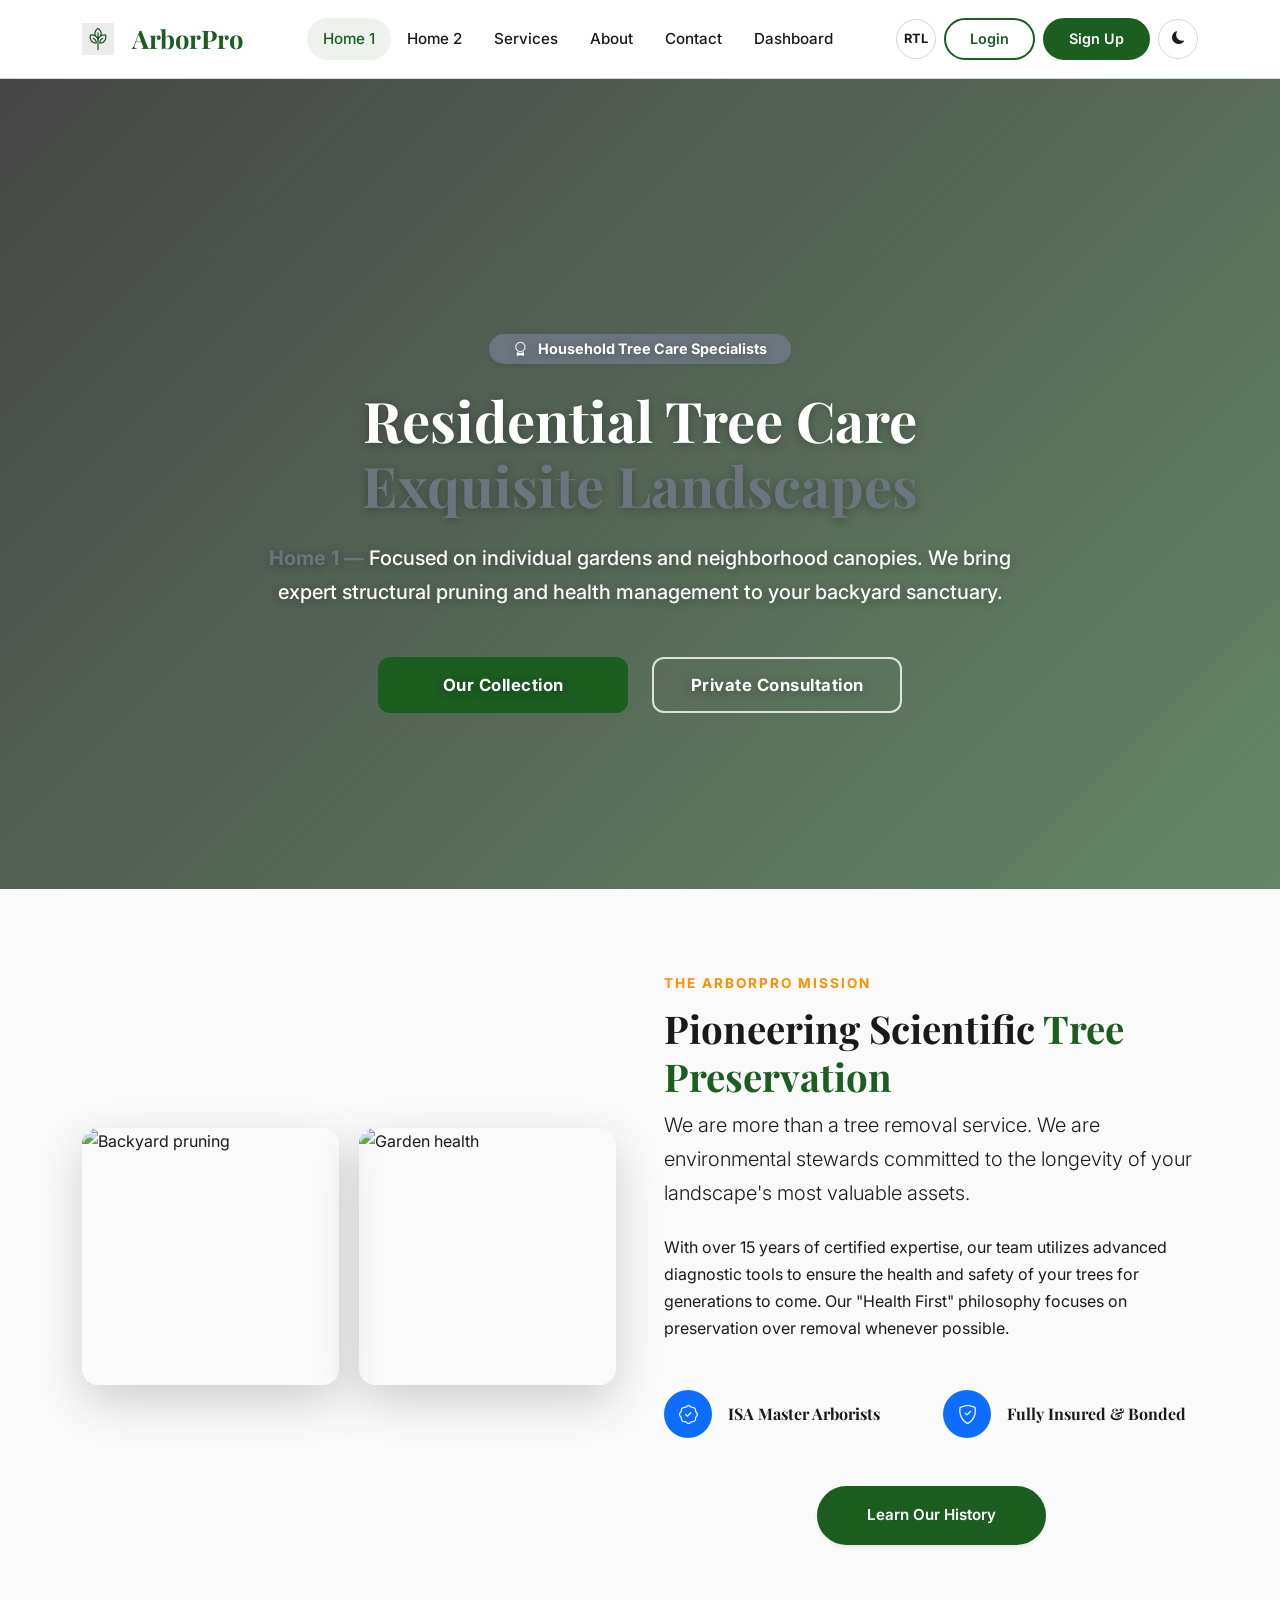
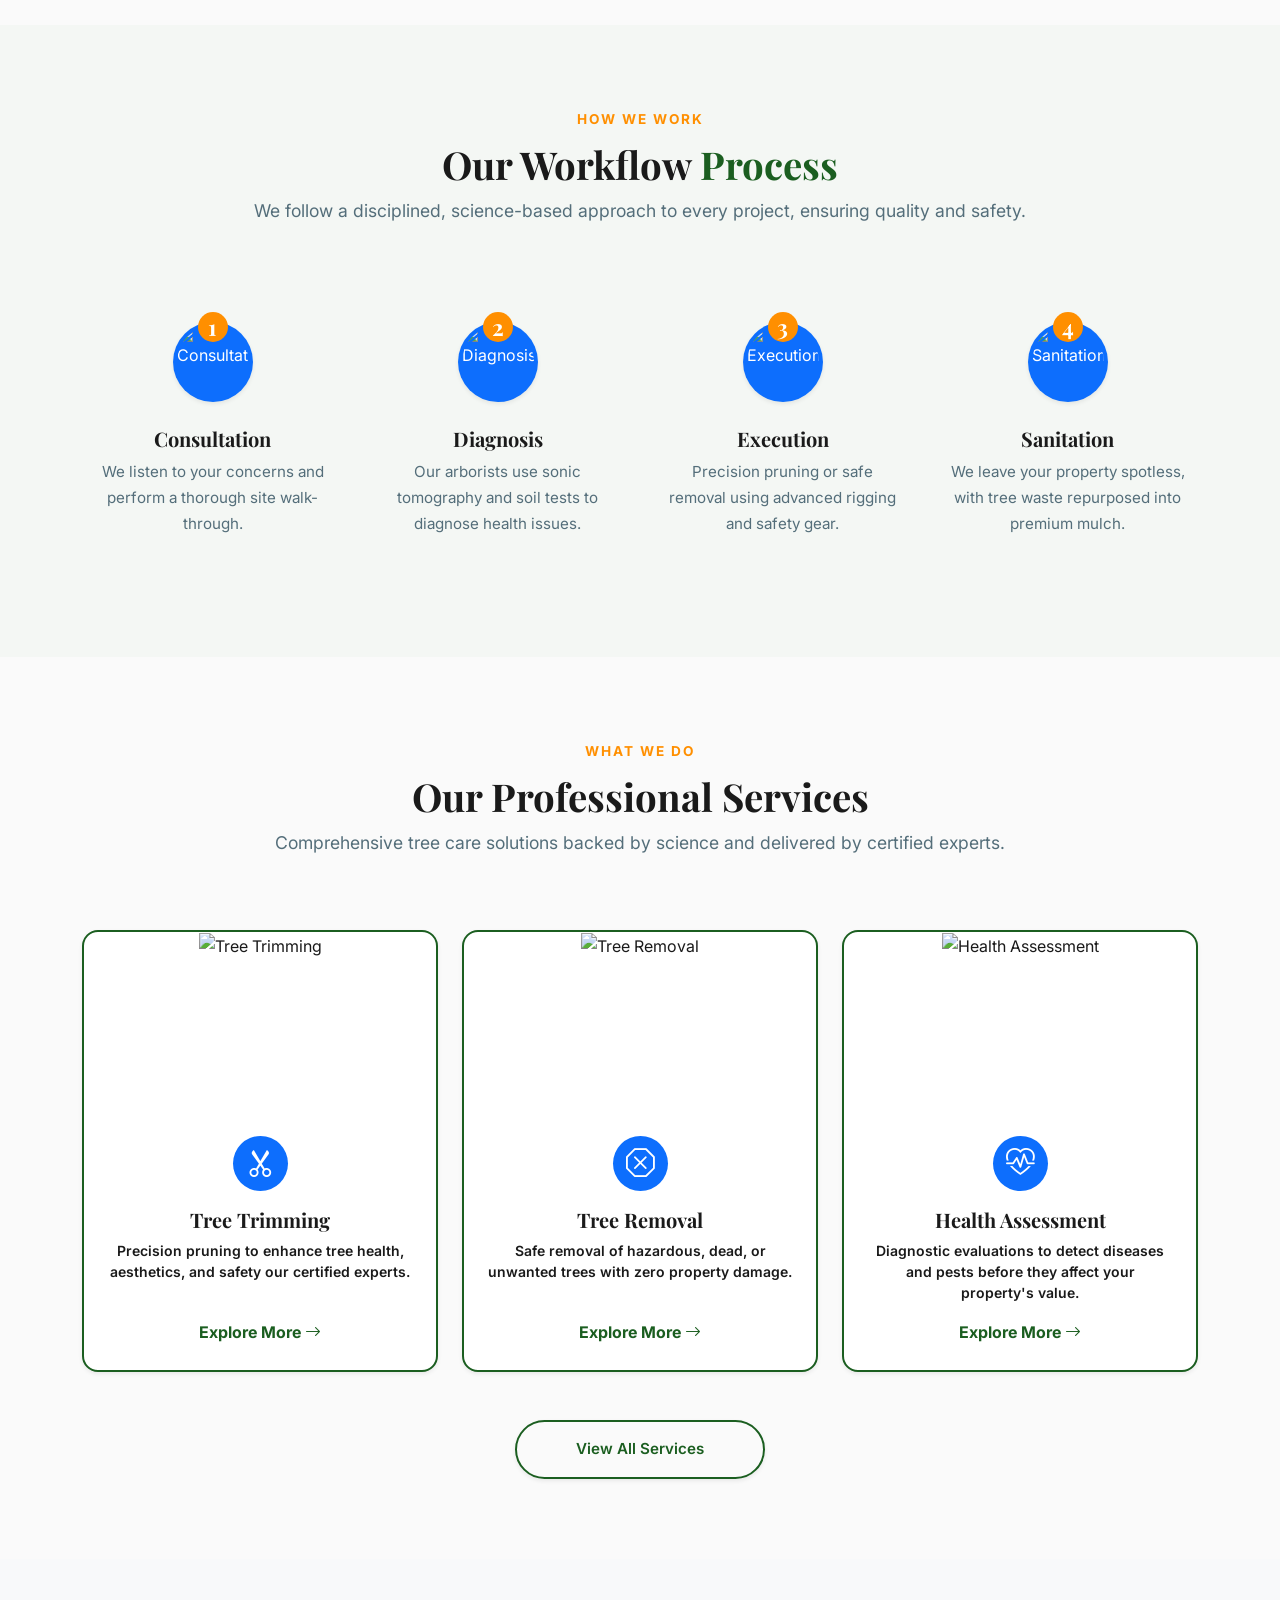
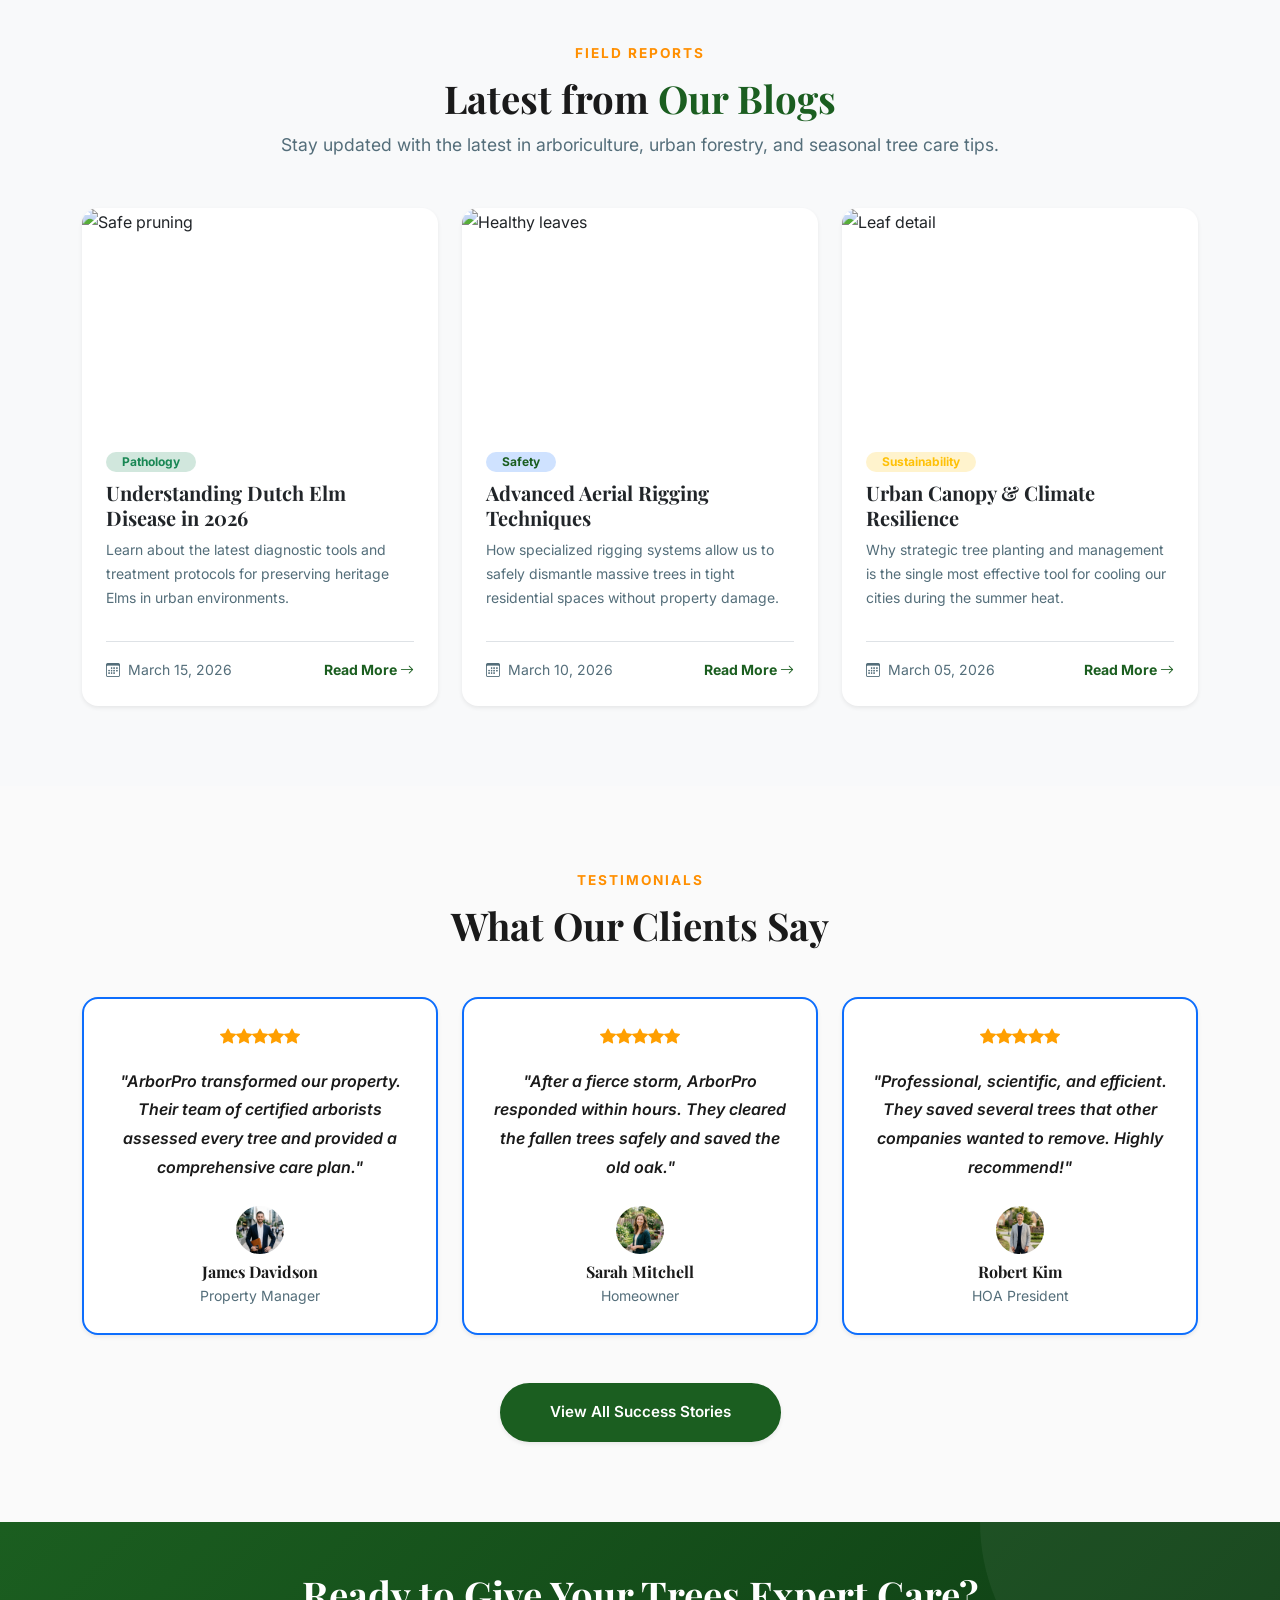
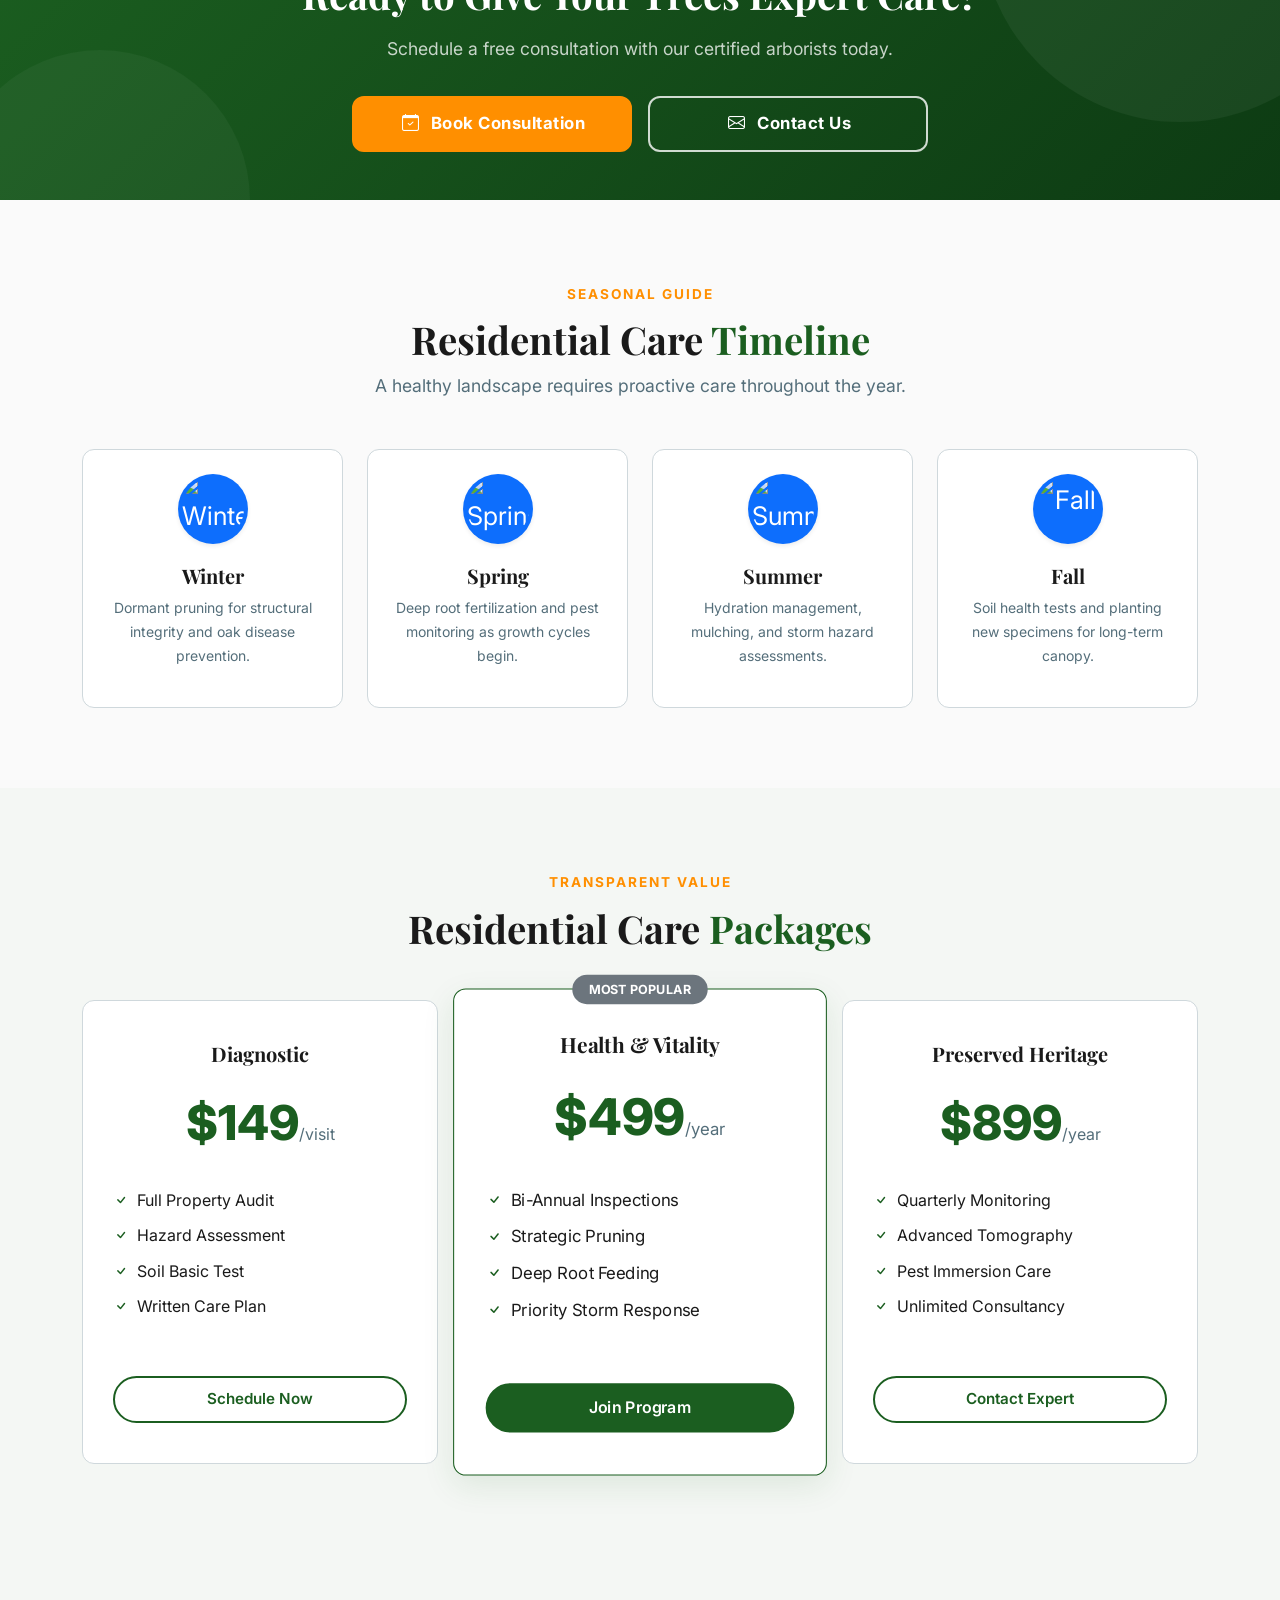
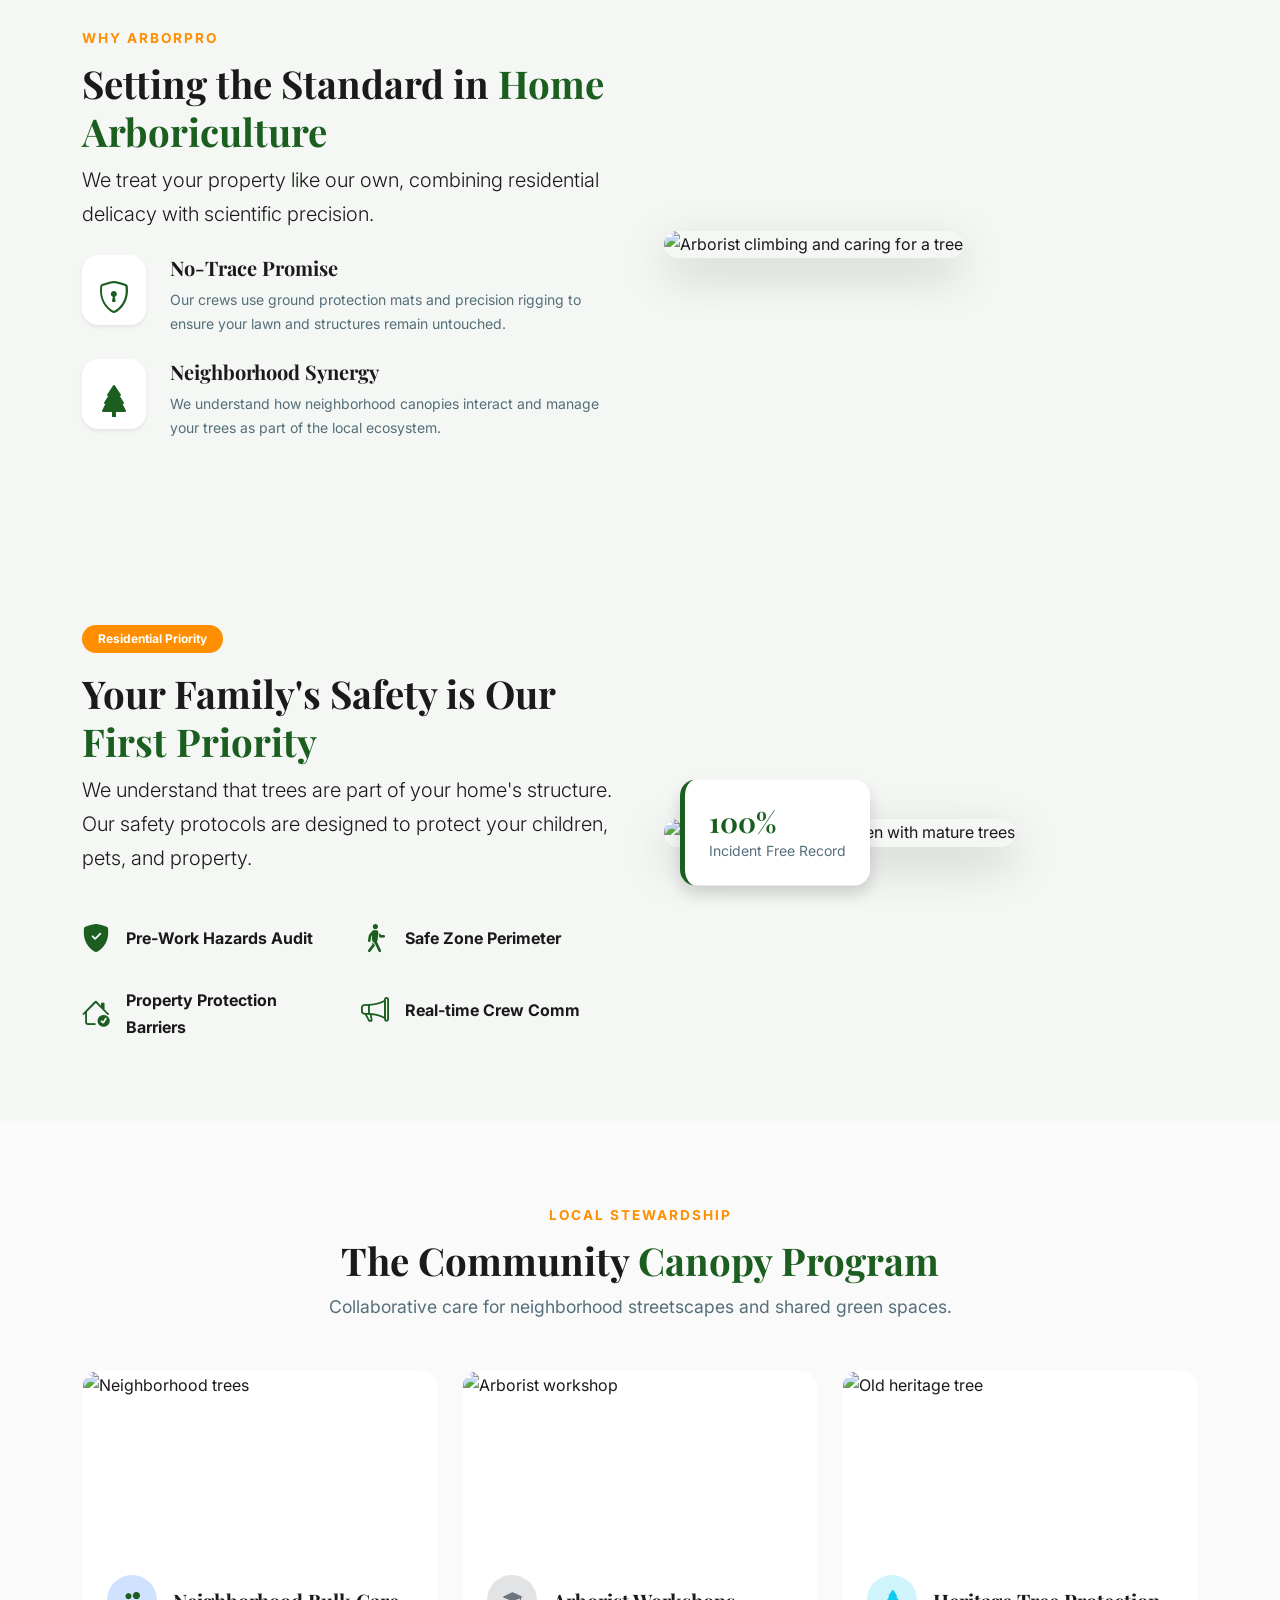
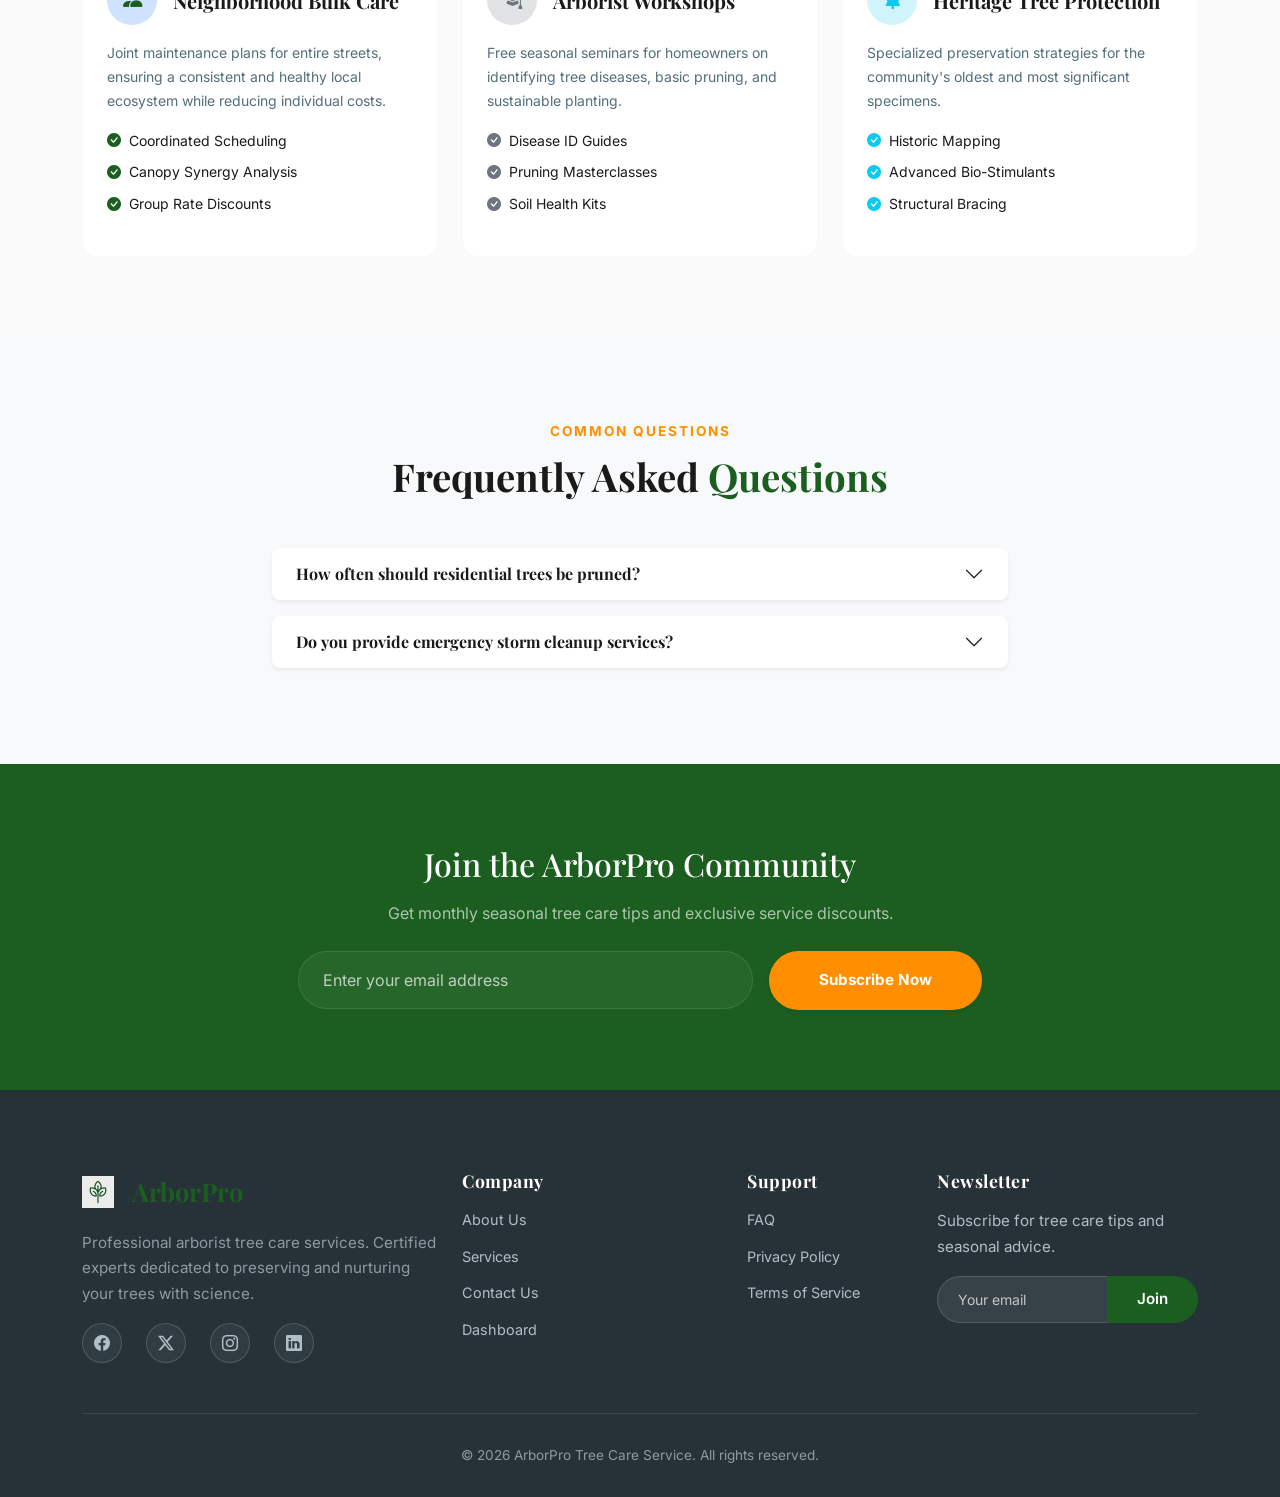
==== commit 00510d82: "feat: remove extra floating RTL button from all pages" ====
--- a/index.html
+++ b/index.html
@@ -156,7 +156,7 @@
         <p class="section-subtitle">We follow a disciplined, science-based approach to every project, ensuring quality and safety.</p>
       </div>
       <div class="row g-4 process-steps mt-4">
-        <div class="col-md-3 text-center fade-in-up process-step">
+        <div class="col-lg-3 text-center fade-in-up process-step">
           <div class="process-step-wrap position-relative mb-4">
             <div class="process-icon bg-primary text-white rounded-circle d-flex align-items-center justify-content-center mx-auto shadow-sm" style="width: 80px; height: 80px; position: relative; z-index: 2; padding: 4px;">
               <img src="https://images.unsplash.com/photo-1552664730-d307ca884978?fm=jpg&fit=crop&w=200&h=200&q=80" alt="Consultation" class="w-100 h-100 object-fit-cover rounded-circle">
@@ -166,7 +166,7 @@
           <h5 class="fw-bold">Consultation</h5>
           <p class="text-muted small">We listen to your concerns and perform a thorough site walk-through.</p>
         </div>
-        <div class="col-md-3 text-center fade-in-up process-step">
+        <div class="col-lg-3 text-center fade-in-up process-step">
           <div class="process-step-wrap position-relative mb-4">
             <div class="process-icon bg-primary text-white rounded-circle d-flex align-items-center justify-content-center mx-auto shadow-sm" style="width: 80px; height: 80px; position: relative; z-index: 2; padding: 4px;">
               <img src="https://images.unsplash.com/photo-1583508915901-b5f84c1dcde1?fm=jpg&fit=crop&w=200&h=200&q=80" alt="Diagnosis" class="w-100 h-100 object-fit-cover rounded-circle">
@@ -176,7 +176,7 @@
           <h5 class="fw-bold">Diagnosis</h5>
           <p class="text-muted small">Our arborists use sonic tomography and soil tests to diagnose health issues.</p>
         </div>
-        <div class="col-md-3 text-center fade-in-up process-step">
+        <div class="col-lg-3 text-center fade-in-up process-step">
           <div class="process-step-wrap position-relative mb-4">
             <div class="process-icon bg-primary text-white rounded-circle d-flex align-items-center justify-content-center mx-auto shadow-sm" style="width: 80px; height: 80px; position: relative; z-index: 2; padding: 4px;">
               <img src="https://images.unsplash.com/photo-1501854140801-50d01698950b?fm=jpg&fit=crop&w=200&h=200&q=80" alt="Execution" class="w-100 h-100 object-fit-cover rounded-circle">
@@ -186,7 +186,7 @@
           <h5 class="fw-bold">Execution</h5>
           <p class="text-muted small">Precision pruning or safe removal using advanced rigging and safety gear.</p>
         </div>
-        <div class="col-md-3 text-center fade-in-up process-step">
+        <div class="col-lg-3 text-center fade-in-up process-step">
           <div class="process-step-wrap position-relative mb-4">
             <div class="process-icon bg-primary text-white rounded-circle d-flex align-items-center justify-content-center mx-auto shadow-sm" style="width: 80px; height: 80px; position: relative; z-index: 2; padding: 4px;">
               <img src="https://images.unsplash.com/photo-1563207153-f403bf289096?fm=jpg&fit=crop&w=200&h=200&q=80" alt="Sanitation" class="w-100 h-100 object-fit-cover rounded-circle">
@@ -749,7 +749,6 @@
   </footer>
 
   <!-- Fixed RTL Toggle Button (Top-Right Corner) -->
-  <button id="rtlToggleFixed" title="Toggle RTL / LTR">RTL</button>
 
   <button class="back-to-top" id="backToTop" aria-label="Back to top">
     <i class="bi bi-chevron-up"></i>
--- a/assets/css/style.css
+++ b/assets/css/style.css
@@ -73,13 +73,13 @@
 
 /* Global Placeholder Contrast */
 ::placeholder {
-  color: var(--text-muted) !important;
-  opacity: 0.7 !important;
+  color: var(--text-muted);
+  opacity: 0.7;
 }
 
 [data-theme="dark"] ::placeholder {
-  color: #B2DFDB !important;
-  opacity: 0.65 !important;
+  color: #B2DFDB;
+  opacity: 0.65;
 }
 
 [data-theme="dark"] .text-dark {
@@ -220,6 +220,13 @@
 [data-theme="dark"] .lead, [data-theme="dark"] p {
   color: rgba(255,255,255,.9);
 }
+
+.text-white p,
+.text-white .lead,
+.bg-primary-custom p,
+.bg-primary p {
+  color: rgba(255,255,255,0.85);
+}
 .text-primary-custom { color: var(--primary) !important; }
 .text-secondary-custom { color: var(--secondary) !important; }
 .bg-primary-custom { background-color: var(--primary) !important; }
@@ -1038,7 +1045,7 @@
   border-radius: 50px;
   padding: 10px 20px;
 }
-.footer .newsletter-form .form-control::placeholder { color: #90A4AE; }
+.footer .newsletter-form .form-control::placeholder { color: rgba(255,255,255,0.7) !important; }
 .footer .newsletter-form .form-control:focus {
   box-shadow: none;
   border-color: var(--secondary);
@@ -1999,7 +2006,7 @@
 .social-icons a i { color: inherit !important; transition: all 0.3s; }
 
 .newsletter-form .form-control { background: rgba(255,255,255,0.05); border-color: rgba(255,255,255,0.1); color: #fff; border-radius: 8px; }
-.newsletter-form .form-control::placeholder { color: rgba(255,255,255,0.4); }
+.newsletter-form .form-control::placeholder { color: rgba(255,255,255,0.7) !important; }
 .newsletter-form .form-control:focus { background: rgba(255,255,255,0.1); border-color: var(--secondary); box-shadow: none; color: #fff; }
 .footer-bottom { border-top: 1px solid rgba(255,255,255,0.1); margin-top: 50px; padding: 30px 0; font-size: 0.85rem; color: rgba(255,255,255,0.5); }
 .social-icon-btn {
@@ -2084,53 +2091,3 @@
   border-color: rgba(255,255,255,0.1) !important;
 }
 
-/* ---------- Fixed RTL Toggle Button (Top-Right Corner) ---------- */
-#rtlToggleFixed {
-  position: fixed;
-  top: 80px;
-  right: 16px;
-  z-index: 2000;
-  width: 44px;
-  height: 44px;
-  border-radius: 50%;
-  background: var(--surface);
-  border: 2px solid var(--primary);
-  color: var(--primary);
-  font-size: 0.75rem;
-  font-weight: 700;
-  display: flex;
-  align-items: center;
-  justify-content: center;
-  cursor: pointer;
-  box-shadow: 0 4px 16px rgba(27,94,32,0.25);
-  transition: all var(--transition);
-  letter-spacing: 0.5px;
-}
-#rtlToggleFixed:hover {
-  background: var(--primary);
-  color: #fff;
-  transform: scale(1.1);
-  box-shadow: 0 6px 20px rgba(27,94,32,0.4);
-}
-#rtlToggleFixed.active {
-  background: var(--primary);
-  color: #fff;
-  border-color: var(--primary);
-}
-[data-theme="dark"] #rtlToggleFixed {
-  background: var(--surface);
-  border-color: var(--secondary);
-  color: var(--secondary);
-  box-shadow: 0 4px 16px rgba(0,0,0,0.4);
-}
-[data-theme="dark"] #rtlToggleFixed:hover,
-[data-theme="dark"] #rtlToggleFixed.active {
-  background: var(--secondary);
-  color: #000;
-  border-color: var(--secondary);
-}
-/* In RTL mode, move button to top-left so it stays accessible */
-[dir="rtl"] #rtlToggleFixed {
-  right: auto;
-  left: 16px;
-}
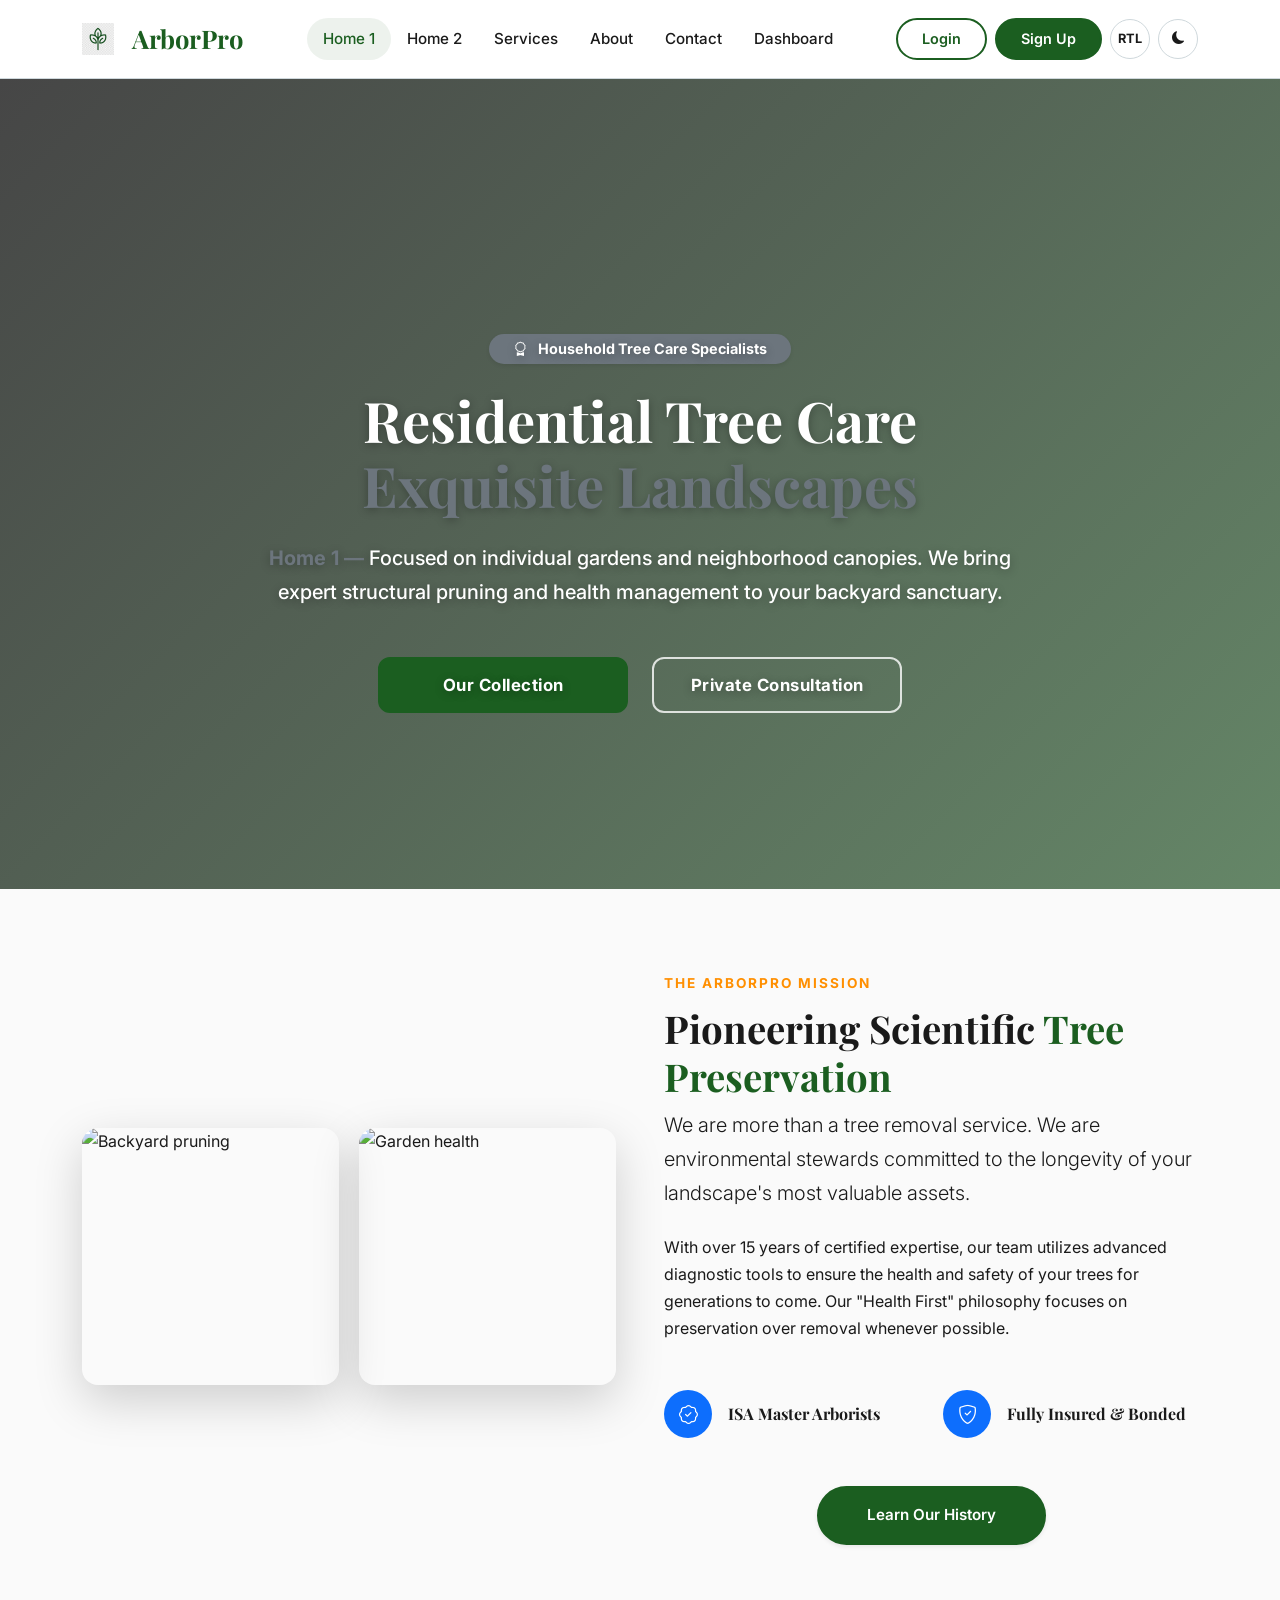
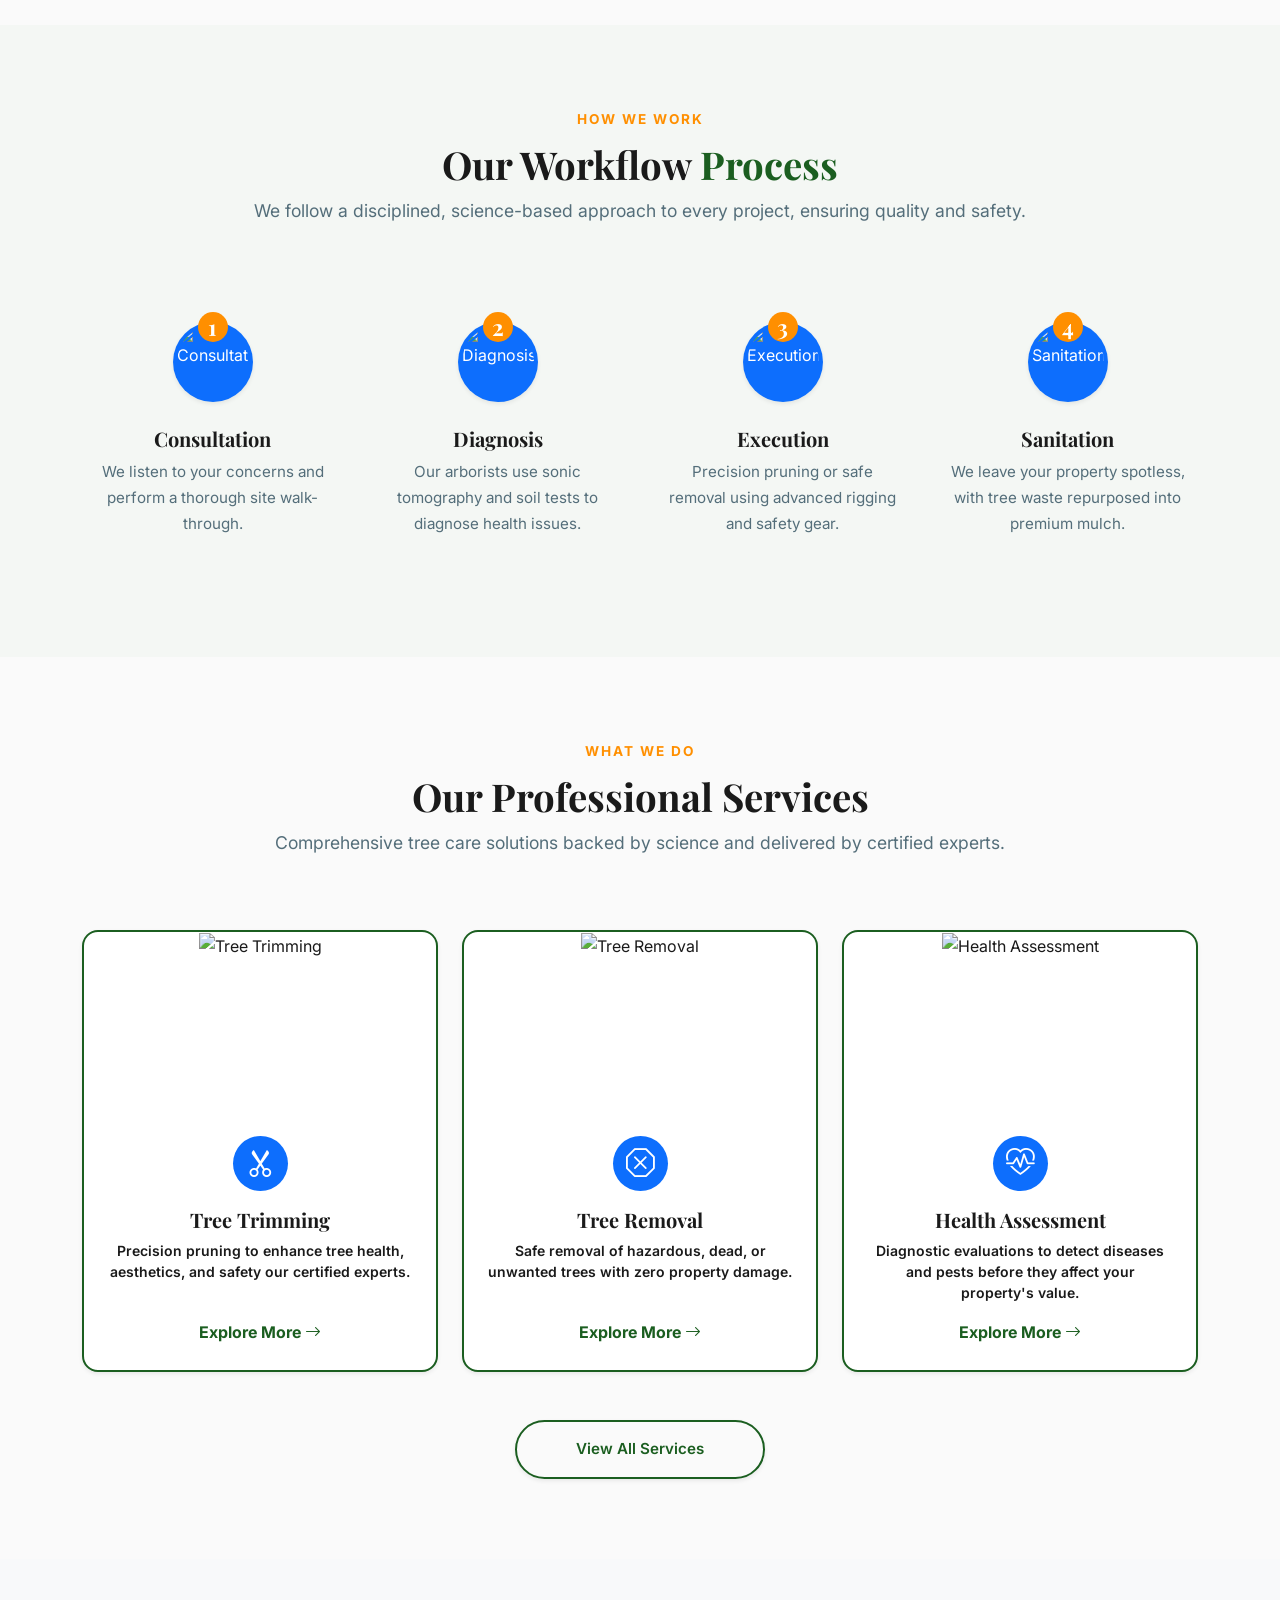
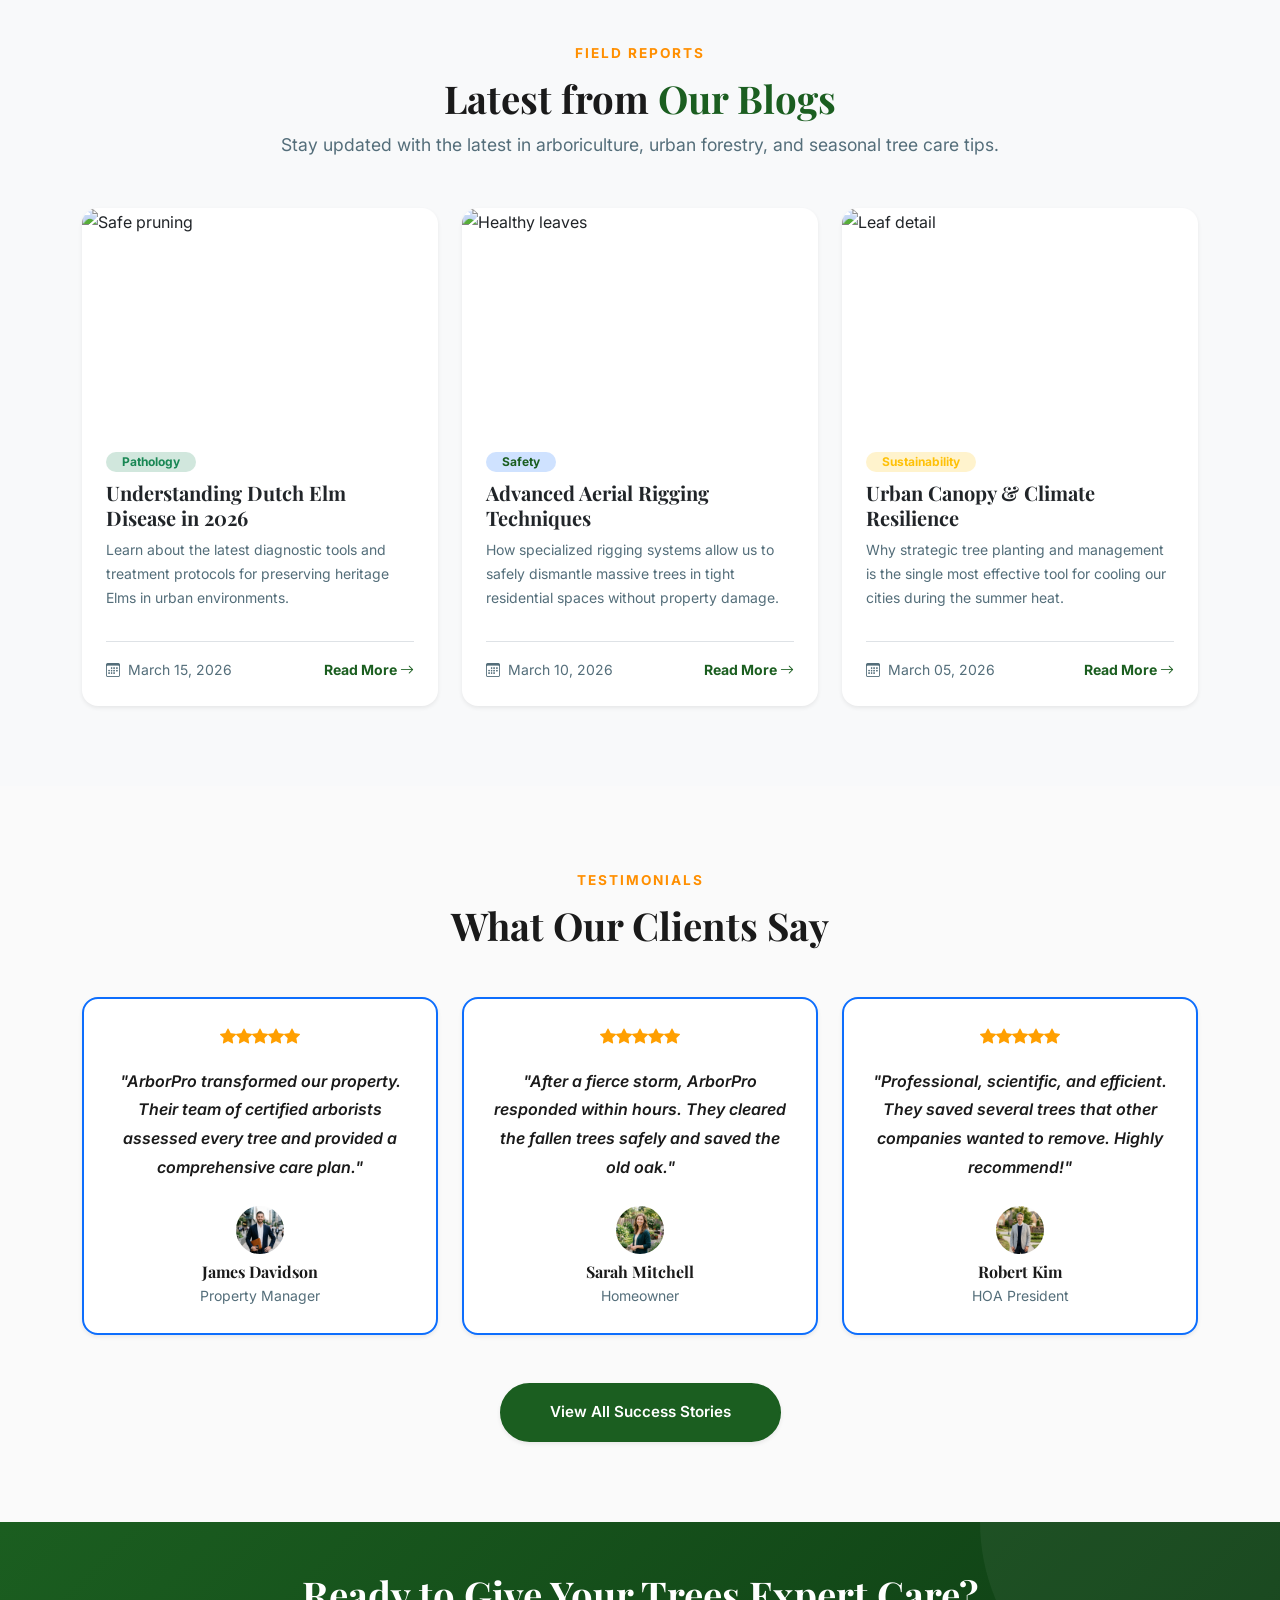
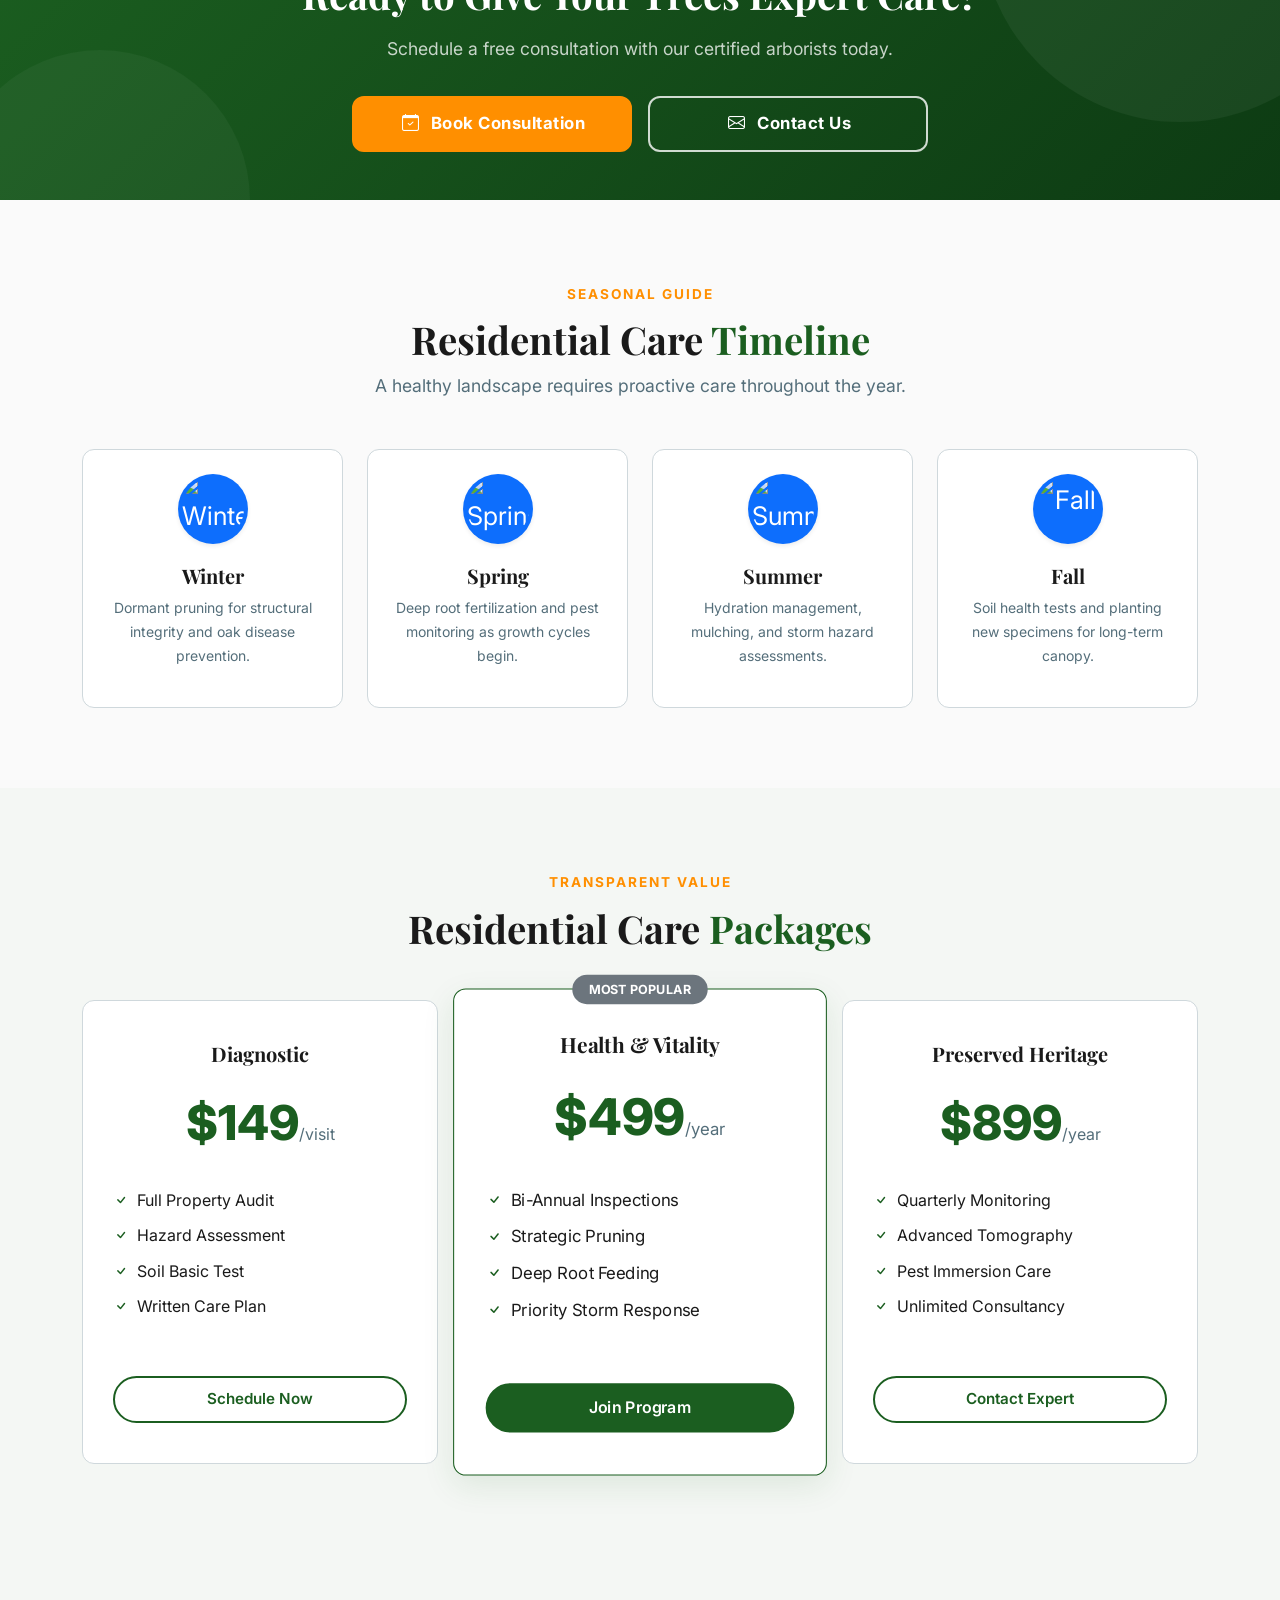
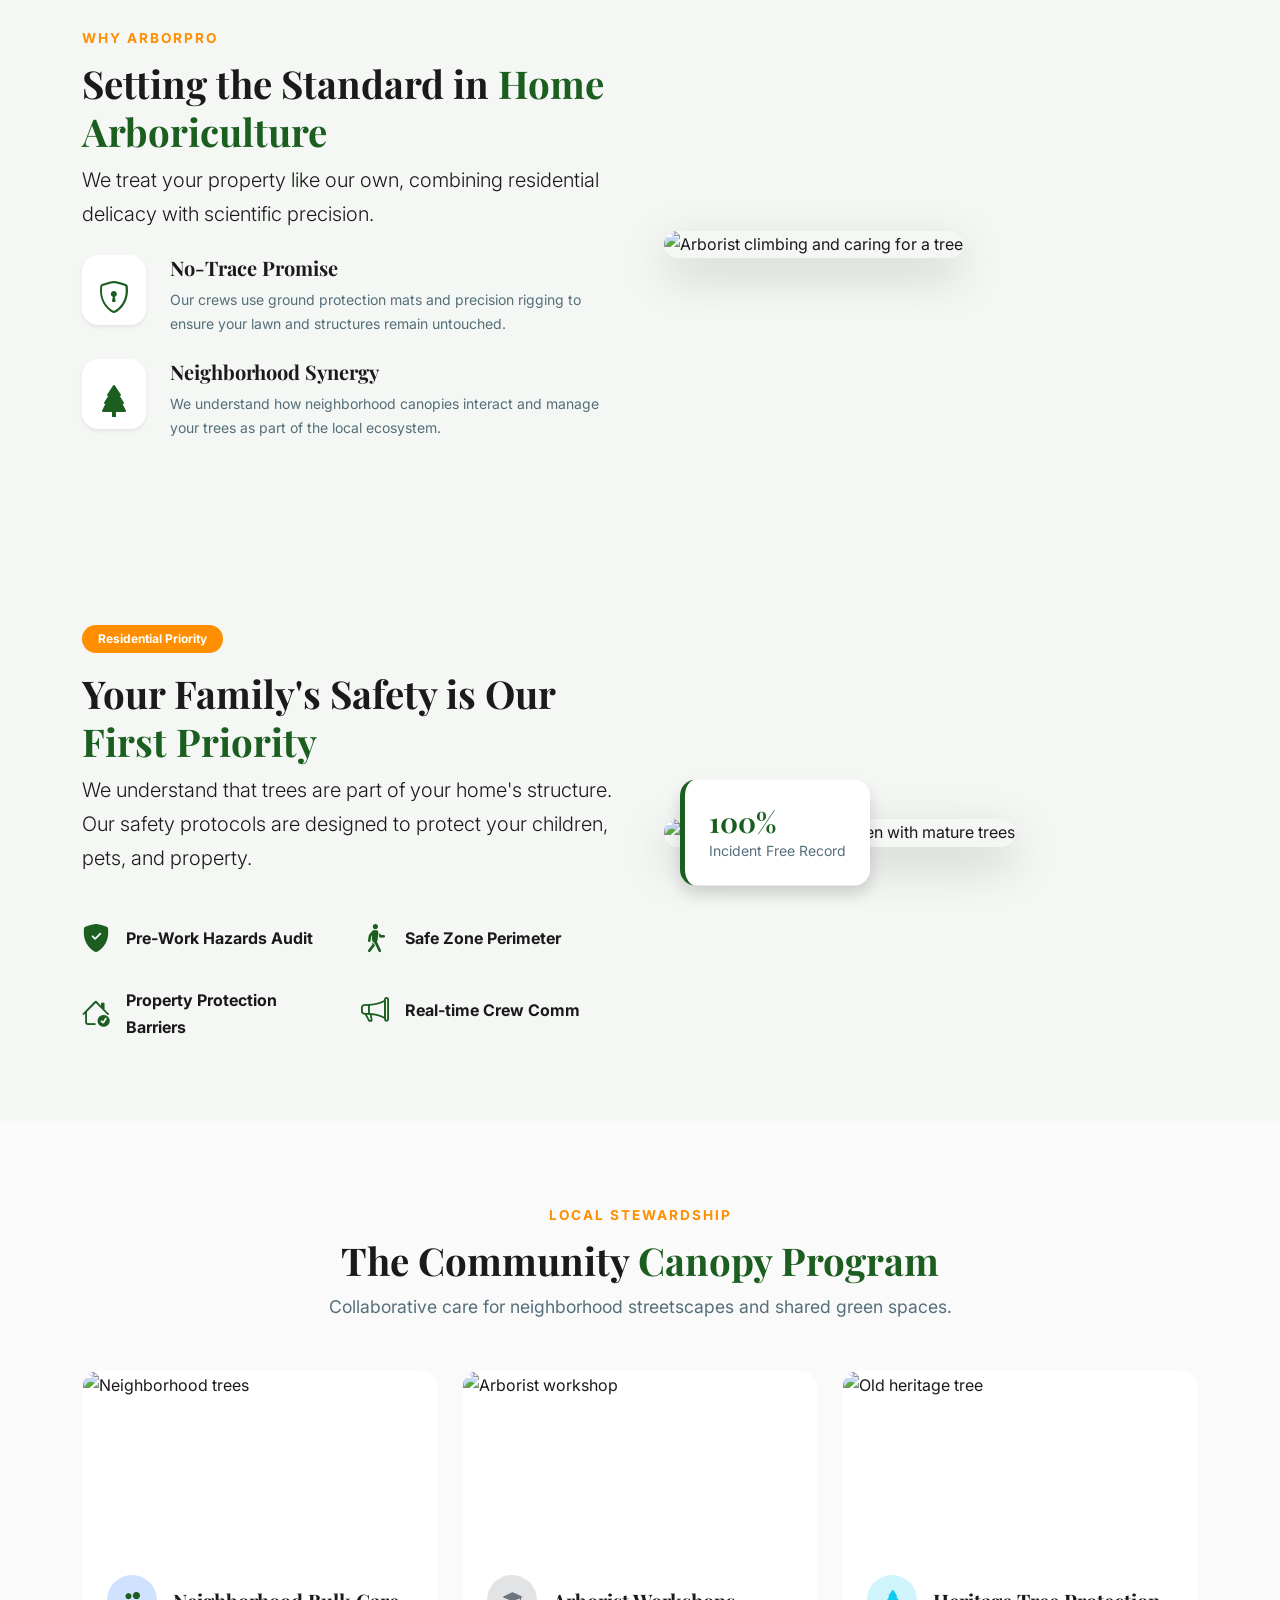
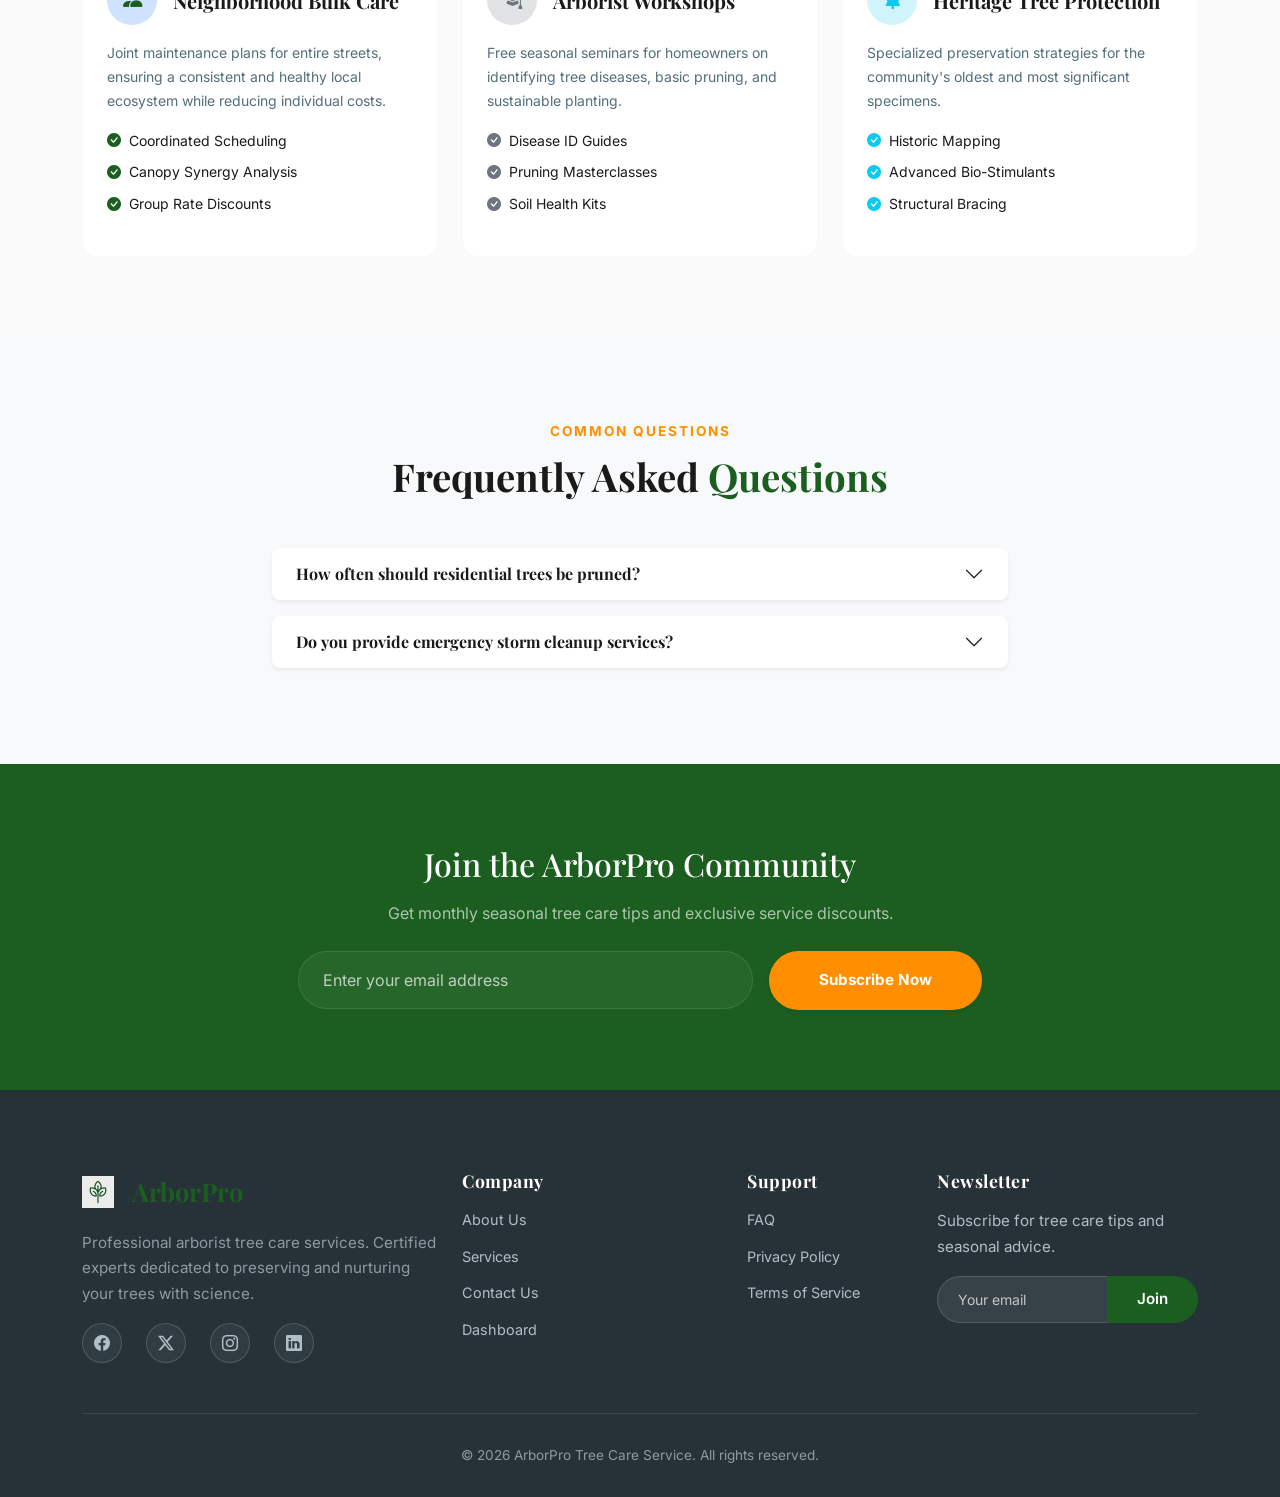
==== commit 947c7c22: "layout: reposition navbar RTL nodes next to Sign Up buttons" ====
--- a/index.html
+++ b/index.html
@@ -47,9 +47,9 @@
           <li class="nav-item"><a class="nav-link" href="dashboard.html" data-page="dashboard.html">Dashboard</a></li>
         </ul>
         <div class="d-flex align-items-center gap-2">
-          <button class="btn btn-outline-custom d-none d-xl-flex" id="rtlToggle" aria-label="Toggle RTL">RTL</button>
           <a href="login.html" class="btn btn-login">Login</a>
           <a href="signup.html" class="btn btn-signup">Sign Up</a>
+          <button class="btn btn-outline-custom d-none d-xl-flex" id="rtlToggle" aria-label="Toggle RTL">RTL</button>
           <button class="theme-toggle" id="themeToggle" aria-label="Toggle theme">
             <i class="bi bi-moon-fill"></i>
           </button>
--- a/assets/css/style.css
+++ b/assets/css/style.css
@@ -349,11 +349,11 @@
 .navbar-custom.scrolled {
   box-shadow: 0 2px 20px var(--shadow);
 }
-.navbar-custom .navbar-brand {
+.navbar-brand {
   font-family: var(--font-heading);
-  font-size: 1.6rem;
+  font-size: 1.6rem !important;
   font-weight: 700;
-  color: var(--primary);
+  color: var(--primary) !important;
   display: flex;
   align-items: center;
   gap: 10px;
@@ -1250,8 +1250,9 @@
 .dashboard-wrapper { display: flex; min-height: 100vh; }
 .sidebar {
   width: 270px;
-  background: var(--tertiary);
-  color: #CFD8DC;
+  background: var(--surface);
+  color: var(--text);
+  border-right: 1px solid var(--border);
   padding: 0;
   position: fixed;
   top: 0;
@@ -1263,11 +1264,11 @@
 }
 .sidebar .sidebar-brand {
   padding: 20px 24px;
-  border-bottom: 1px solid rgba(255,255,255,.08);
+  border-bottom: 1px solid var(--border);
   font-family: var(--font-heading);
-  font-size: 1.3rem;
+  font-size: 1.6rem;
   font-weight: 700;
-  color: #fff;
+  color: var(--primary) !important;
   display: flex;
   align-items: center;
   gap: 10px;
@@ -1287,17 +1288,19 @@
   align-items: center;
   gap: 12px;
   padding: 10px 16px;
-  color: #B0BEC5;
+  color: var(--text-muted);
   border-radius: var(--radius-sm);
   transition: all var(--transition);
   font-size: .95rem;
   font-weight: 500;
 }
 .sidebar .sidebar-nav li a i { font-size: 1.1rem; width: 20px; text-align: center; }
-.sidebar .sidebar-nav li a:hover,
-.sidebar .sidebar-nav li a.active {
-  background: rgba(255,255,255,.08);
-  color: #fff;
+.sidebar .sidebar-nav li a:hover {
+  background: rgba(0,0,0,.04);
+  color: var(--primary);
+}
+[data-theme="dark"] .sidebar .sidebar-nav li a:hover {
+  background: rgba(255,255,255,.05);
 }
 .sidebar .sidebar-nav li a.active {
   background: var(--primary);
@@ -1310,7 +1313,7 @@
   right: 16px;
   background: none;
   border: none;
-  color: #fff;
+  color: var(--text);
   font-size: 1.4rem;
   cursor: pointer;
 }
